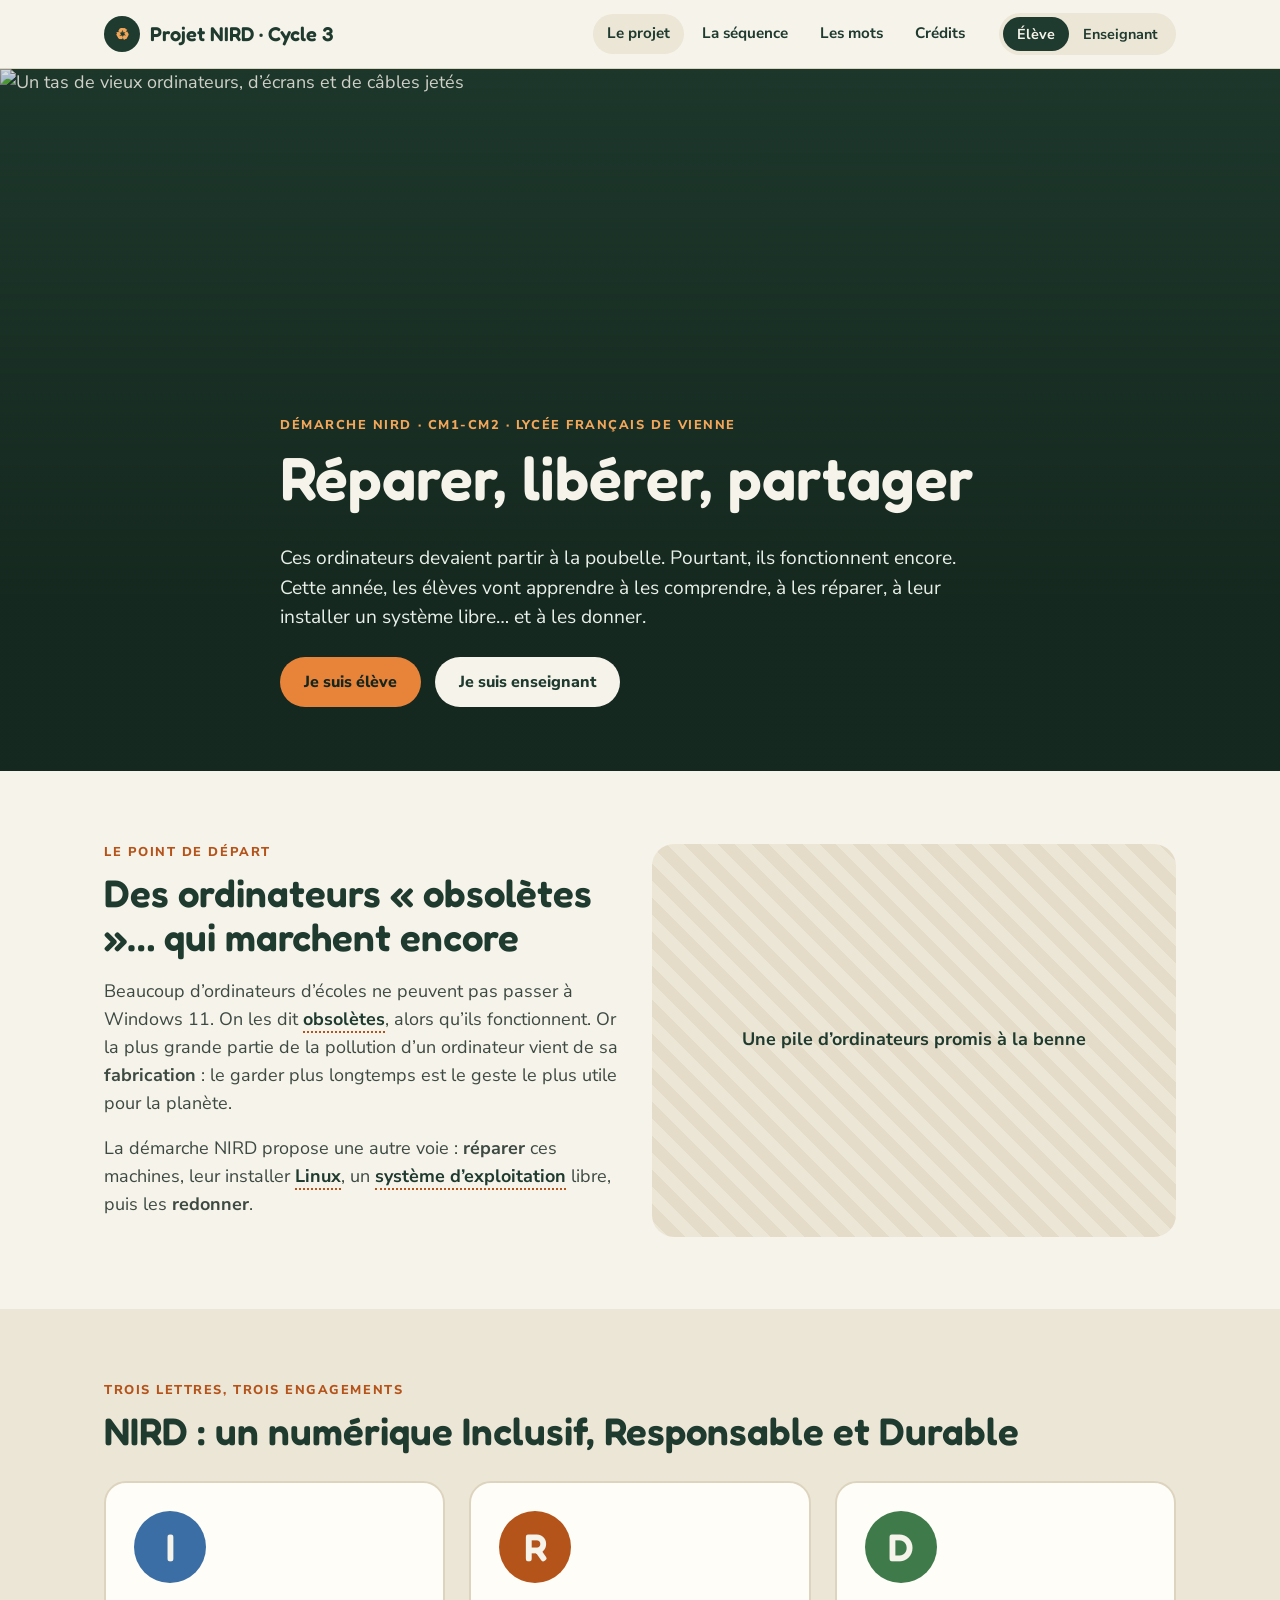
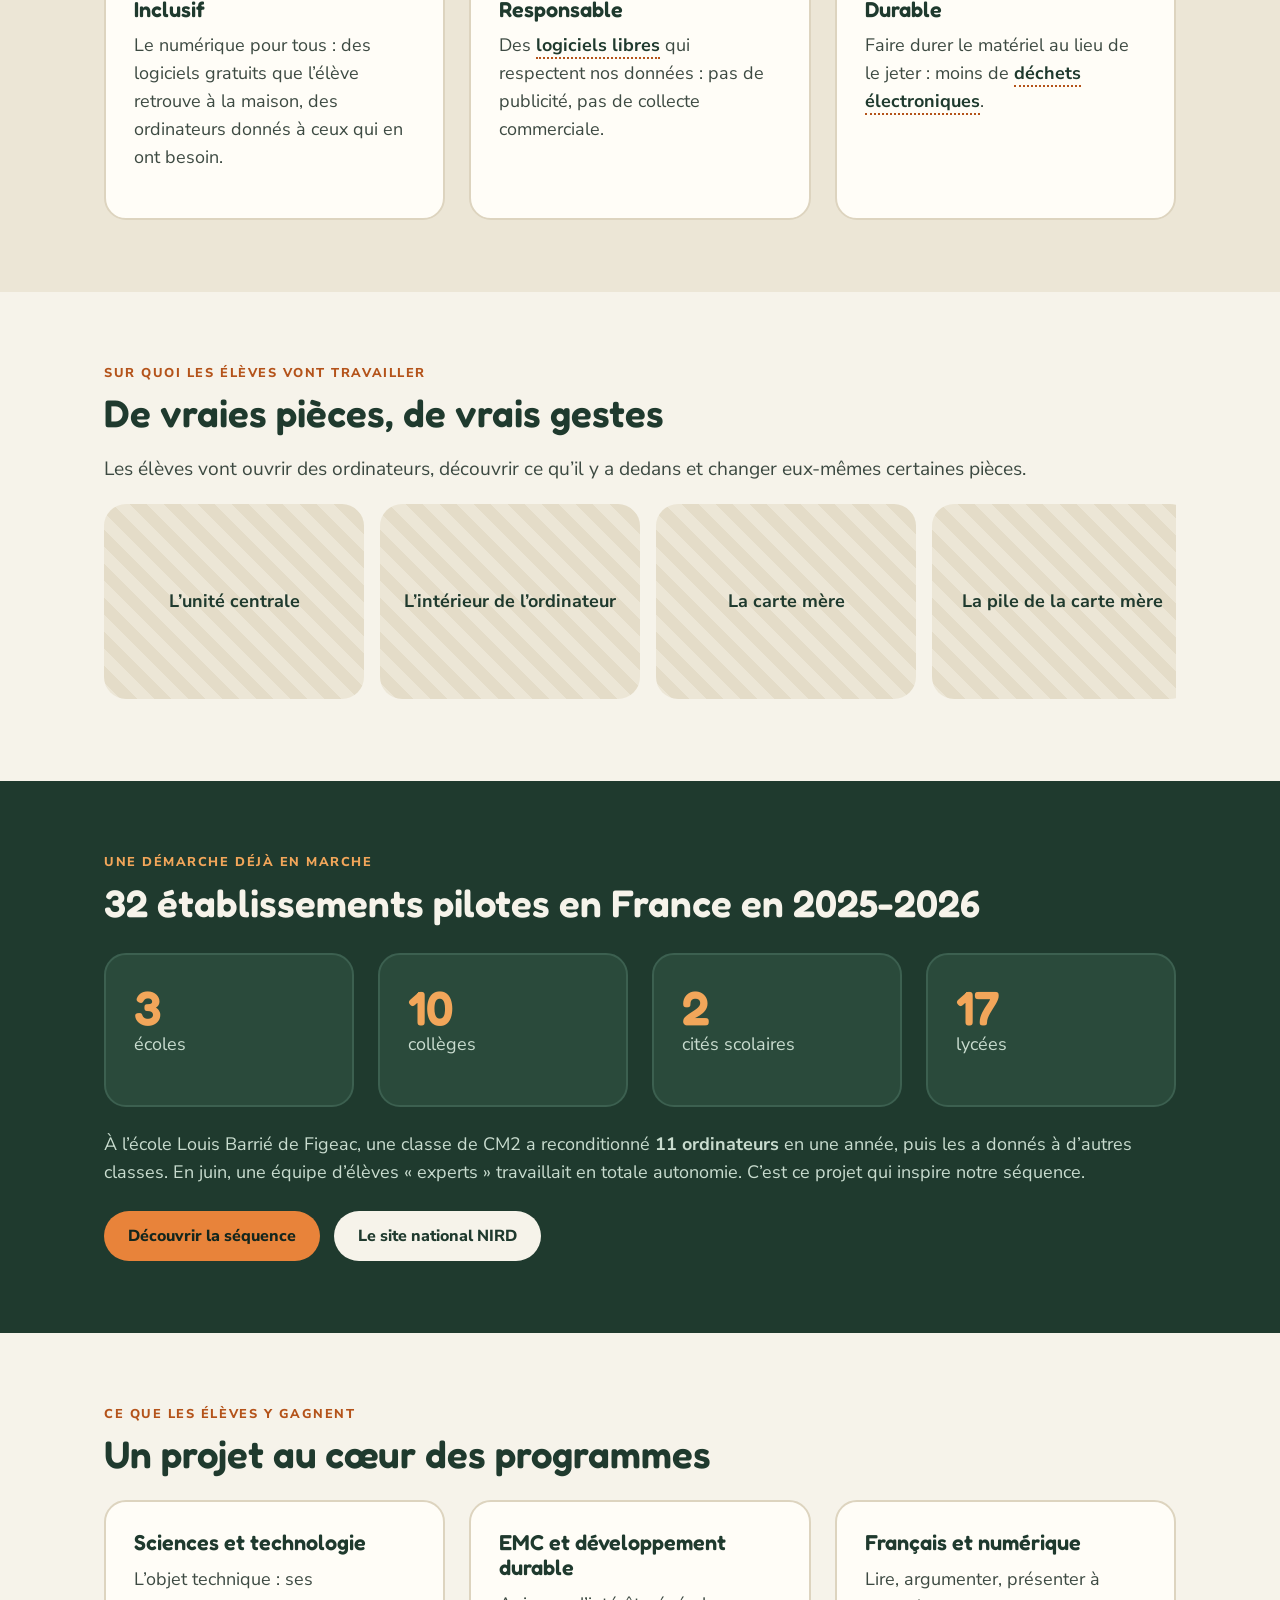
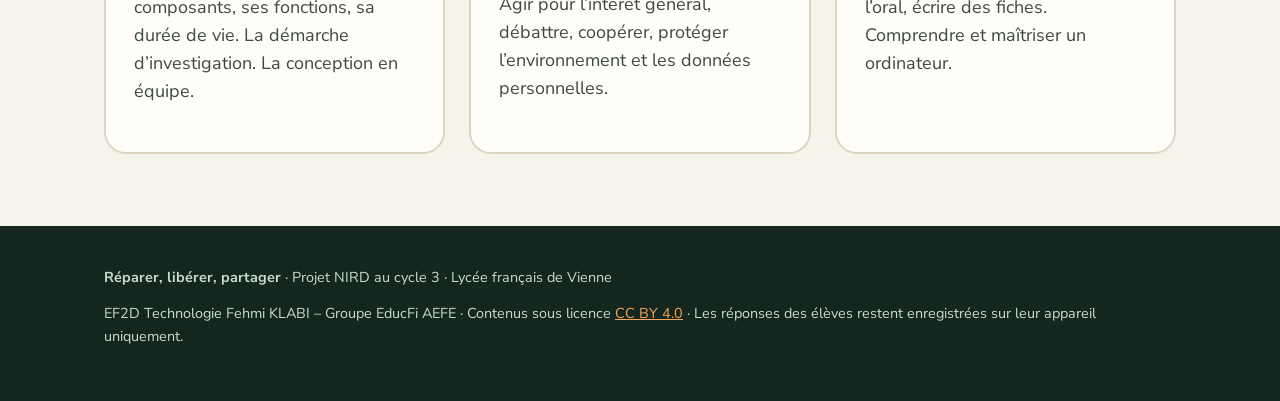
==== index.html @ ff0345fe "Illustre les séances : mots du jour en photos et icônes, lien vers le livre Ada & Zangemann - Séance" ====
<!DOCTYPE html>
<html lang="fr">
<head>
<meta charset="utf-8">
<meta name="viewport" content="width=device-width, initial-scale=1">
<title>Réparer, libérer, partager — Projet NIRD au cycle 3</title>
<meta name="description" content="Projet NIRD (numérique inclusif, responsable et durable) au cycle 3 : des élèves de CM1-CM2 reconditionnent de vieux ordinateurs sous Linux. Séquence, fiches élèves et guide enseignant.">
<link rel="preconnect" href="https://fonts.googleapis.com">
<link rel="stylesheet" href="https://fonts.googleapis.com/css2?family=Fredoka:wght@400..700&family=Nunito+Sans:wght@400;600;700;800&display=swap">
<link rel="stylesheet" href="assets/style.css">
</head>
<body>

<header class="topbar">
  <div class="wrap">
    <a class="brand" href="#accueil"><span class="dot">♻</span><span class="brand-txt">Projet NIRD · Cycle 3</span></a>
    <nav class="nav">
      <a href="#accueil">Le projet</a>
      <a href="#sequence">La séquence</a>
      <a href="#lexique">Les mots</a>
      <a href="#credits">Crédits</a>
    </nav>
    <div class="mode" role="group" aria-label="Choisir l’espace">
      <button data-mode="eleve">Élève</button>
      <button data-mode="prof">Enseignant</button>
    </div>
    <button class="burger" aria-label="Menu">☰</button>
  </div>
</header>

<main>

<!-- ======================= ACCUEIL ======================= -->
<div class="view" id="accueil">

  <section class="hero">
    <div class="bg"><img data-file="Ewaste.jpg" data-w="1920" alt="Un tas de vieux ordinateurs, d’écrans et de câbles jetés"></div>
    <div class="wrap">
      <p class="eyebrow">Démarche NIRD · CM1-CM2 · Lycée français de Vienne</p>
      <h1>Réparer, libérer, partager</h1>
      <p class="lead">Ces ordinateurs devaient partir à la poubelle. Pourtant, ils fonctionnent encore. Cette année, les élèves vont apprendre à les comprendre, à les réparer, à leur installer un système libre… et à les donner.</p>
      <div class="btns">
        <a class="btn primary" href="#sequence" data-go-mode="eleve">Je suis élève</a>
        <a class="btn light" href="#sequence" data-go-mode="prof">Je suis enseignant</a>
      </div>
    </div>
  </section>

  <section class="block">
    <div class="wrap grid g2" style="align-items:center">
      <div class="reveal">
        <p class="eyebrow">Le point de départ</p>
        <h2>Des ordinateurs « obsolètes »… qui marchent encore</h2>
        <p>Beaucoup d’ordinateurs d’écoles ne peuvent pas passer à Windows 11. On les dit <span class="mot" data-mot="obsolete">obsolètes</span>, alors qu’ils fonctionnent. Or la plus grande partie de la pollution d’un ordinateur vient de sa <b>fabrication</b> : le garder plus longtemps est le geste le plus utile pour la planète.</p>
        <p>La démarche NIRD propose une autre voie : <b>réparer</b> ces machines, leur installer <span class="mot" data-mot="linux">Linux</span>, un <span class="mot" data-mot="systeme">système d’exploitation</span> libre, puis les <b>redonner</b>.</p>
      </div>
      <figure class="photo reveal"><img data-file="Ewaste-pile.jpg" data-w="1000" alt="Une pile de vieux ordinateurs et d’écrans"><figcaption>Une pile d’ordinateurs promis à la benne</figcaption></figure>
    </div>
  </section>

  <section class="block alt">
    <div class="wrap">
      <p class="eyebrow">Trois lettres, trois engagements</p>
      <h2>NIRD : un numérique Inclusif, Responsable et Durable</h2>
      <div class="grid g3" style="margin-top:28px">
        <div class="card reveal"><div class="letter bg-blue">I</div><h3>Inclusif</h3><p>Le numérique pour tous : des logiciels gratuits que l’élève retrouve à la maison, des ordinateurs donnés à ceux qui en ont besoin.</p></div>
        <div class="card reveal"><div class="letter bg-rust">R</div><h3>Responsable</h3><p>Des <span class="mot" data-mot="libre">logiciels libres</span> qui respectent nos données : pas de publicité, pas de collecte commerciale.</p></div>
        <div class="card reveal"><div class="letter bg-green">D</div><h3>Durable</h3><p>Faire durer le matériel au lieu de le jeter : moins de <span class="mot" data-mot="dechet">déchets électroniques</span>.</p></div>
      </div>
    </div>
  </section>

  <section class="block">
    <div class="wrap">
      <p class="eyebrow">Sur quoi les élèves vont travailler</p>
      <h2>De vraies pièces, de vrais gestes</h2>
      <p class="lead">Les élèves vont ouvrir des ordinateurs, découvrir ce qu’il y a dedans et changer eux-mêmes certaines pièces.</p>
      <div class="strip" style="margin-top:20px">
        <figure class="photo"><img data-file="HP_ProDesk_600_G1_Tower_PC-001.jpg" data-w="600" alt="Une unité centrale"><figcaption>L’unité centrale</figcaption></figure>
        <figure class="photo"><img data-file="ATX_computer_case.jpg" data-w="700" alt="L’intérieur d’un ordinateur"><figcaption>L’intérieur de l’ordinateur</figcaption></figure>
        <figure class="photo"><img data-file="Computer_Motherboard_Closeup.jpg" data-w="700" alt="Une carte mère vue de près"><figcaption>La carte mère</figcaption></figure>
        <figure class="photo contain"><img data-file="CR2032_battery,_Mitsubishi,_computer_backup_battery-2423.jpg" data-w="600" alt="Une pile bouton CR2032"><figcaption>La pile de la carte mère</figcaption></figure>
        <figure class="photo"><img data-file="Laptop-hard-drive-exposed.jpg" data-w="700" alt="Un disque dur ouvert"><figcaption>Le disque dur, ouvert</figcaption></figure>
        <figure class="photo contain"><img data-file="Samsung_SSD_850_PRO_512GB.jpg" data-w="600" alt="Un disque SSD"><figcaption>Le SSD qui le remplace</figcaption></figure>
        <figure class="photo contain"><img data-file="Maxell_USB_flash_drive.jpg" data-w="600" alt="Une clé USB"><figcaption>La clé USB d’installation</figcaption></figure>
      </div>
    </div>
  </section>

  <section class="block dark">
    <div class="wrap">
      <p class="eyebrow">Une démarche déjà en marche</p>
      <h2>32 établissements pilotes en France en 2025-2026</h2>
      <div class="grid g4" style="margin-top:28px">
        <div class="card reveal"><div class="stat">3</div><p>écoles</p></div>
        <div class="card reveal"><div class="stat">10</div><p>collèges</p></div>
        <div class="card reveal"><div class="stat">2</div><p>cités scolaires</p></div>
        <div class="card reveal"><div class="stat">17</div><p>lycées</p></div>
      </div>
      <p style="margin-top:24px">À l’école Louis Barrié de Figeac, une classe de CM2 a reconditionné <b>11 ordinateurs</b> en une année, puis les a donnés à d’autres classes. En juin, une équipe d’élèves « experts » travaillait en totale autonomie. C’est ce projet qui inspire notre séquence.</p>
      <div class="btns"><a class="btn primary" href="#sequence">Découvrir la séquence</a><a class="btn light" href="https://nird.forge.apps.education.fr/index.html">Le site national NIRD</a></div>
    </div>
  </section>

  <section class="block">
    <div class="wrap">
      <p class="eyebrow">Ce que les élèves y gagnent</p>
      <h2>Un projet au cœur des programmes</h2>
      <div class="grid g3" style="margin-top:24px">
        <div class="card reveal"><h3>Sciences et technologie</h3><p>L’objet technique : ses composants, ses fonctions, sa durée de vie. La démarche d’investigation. La conception en équipe.</p></div>
        <div class="card reveal"><h3>EMC et développement durable</h3><p>Agir pour l’intérêt général, débattre, coopérer, protéger l’environnement et les données personnelles.</p></div>
        <div class="card reveal"><h3>Français et numérique</h3><p>Lire, argumenter, présenter à l’oral, écrire des fiches. Comprendre et maîtriser un ordinateur.</p></div>
      </div>
    </div>
  </section>
</div>

<!-- ======================= SÉQUENCE ======================= -->
<div class="view" id="sequence">
  <div class="s-head"><div class="wrap">
    <p class="eyebrow">La séquence</p>
    <h1>14 séances, de novembre à juin</h1>
    <p>Chaque séance dure environ une heure. Les séances 1 à 3 sont prêtes ; les suivantes arrivent bientôt.</p>
    <div class="s-meta"><span>CM1-CM2</span><span>≈ 1 h par séance</span><span>5 phases</span></div>
  </div></div>
  <div class="wrap">

    <div class="phase-title"><span>Phase 1</span><h2 style="margin:0">Entrer dans le projet</h2></div>
    <div class="grid g2">
      <a class="card seance" href="#seance-1"><div class="num">1</div><div><h3>Des ordinateurs à la poubelle ?</h3><p>On découvre des ordinateurs qu’on veut jeter, et on se demande quoi en faire.</p><span class="tag ok">Prête</span></div></a>
      <a class="card seance" href="#seance-2"><div class="num">2</div><div><h3>Ada &amp; Zangemann</h3><p>On lit une histoire pour comprendre ce qu’est un logiciel libre.</p><span class="tag ok">Prête</span></div></a>
    </div>

    <div class="phase-title"><span>Phase 2</span><h2 style="margin:0">Comprendre l’ordinateur</h2></div>
    <div class="grid g2">
      <a class="card seance" href="#seance-3"><div class="num">3</div><div><h3>Brancher et démarrer</h3><p>Le défi : faire démarrer un ordinateur livré en pièces détachées.</p><span class="tag ok">Prête</span></div></a>
      <div class="card seance soon"><div class="num">4</div><div><h3>Dans les entrailles de l’ordinateur</h3><p>On ouvre l’unité centrale et on nomme ses pièces.</p><span class="tag">Bientôt</span></div></div>
      <div class="card seance soon"><div class="num">5</div><div><h3>Réparer une panne</h3><p>Une enquête : le message « batterie faible » et la pile.</p><span class="tag">Bientôt</span></div></div>
    </div>

    <div class="phase-title"><span>Phase 3</span><h2 style="margin:0">Comprendre les enjeux</h2></div>
    <div class="grid g2">
      <div class="card seance soon"><div class="num">6</div><div><h3>Ce que coûte un ordinateur à la planète</h3><p>Mesurer l’impact du numérique avec des données fiables.</p><span class="tag">Bientôt</span></div></div>
      <div class="card seance soon"><div class="num">7</div><div><h3>Réparer ou racheter ?</h3><p>Débattre, et protéger les données avant de donner.</p><span class="tag">Bientôt</span></div></div>
    </div>

    <div class="phase-title"><span>Phase 4</span><h2 style="margin:0">Le geste technique</h2></div>
    <div class="grid g2">
      <div class="card seance soon"><div class="num">8</div><div><h3>Changer le disque</h3><p>Comparer disque dur et SSD, puis faire l’échange.</p><span class="tag">Bientôt</span></div></div>
      <div class="card seance soon"><div class="num">9</div><div><h3>Installer un système libre</h3><p>Démarrer sur une clé, installer PrimTux.</p><span class="tag">Bientôt</span></div></div>
      <div class="card seance soon"><div class="num">10</div><div><h3>S’organiser comme une équipe</h3><p>Écrire les cartes missions, se répartir les rôles.</p><span class="tag">Bientôt</span></div></div>
    </div>

    <div class="phase-title"><span>Phase 5</span><h2 style="margin:0">Agir pour les autres</h2></div>
    <div class="grid g2" style="margin-bottom:60px">
      <div class="card seance soon"><div class="num">11</div><div><h3>Atelier de reconditionnement</h3><p>Remettre en état un lot de machines et documenter.</p><span class="tag">Bientôt</span></div></div>
      <div class="card seance soon"><div class="num">12</div><div><h3>Préparer la présentation</h3><p>Construire l’exposé pour ceux qui recevront les ordinateurs.</p><span class="tag">Bientôt</span></div></div>
      <div class="card seance soon"><div class="num">13</div><div><h3>Livrer et présenter</h3><p>Installer les postes, présenter son travail.</p><span class="tag">Bientôt</span></div></div>
      <div class="card seance soon"><div class="num">14</div><div><h3>Bilan et prolongement</h3><p>Faire le bilan, découvrir la programmation.</p><span class="tag">Bientôt</span></div></div>
    </div>
  </div>
</div>

<!-- ======================= SÉANCE 1 ======================= -->
<div class="view" id="seance-1">
  <div class="s-head"><div class="wrap">
    <p class="eyebrow">Phase 1 · Séance 1</p>
    <h1>Des ordinateurs à la poubelle ?</h1>
    <p>Aujourd’hui, je découvre des ordinateurs qu’on veut jeter et je réfléchis à ce qu’on pourrait en faire.</p>
    <div class="s-meta"><span>⏱ 1 h</span><span>Seul, puis en groupe</span><span class="only-prof">Fiche élève + guide</span></div>
  </div></div>
  <div class="toolbar no-print"><div class="wrap">
    <button class="btn small primary" data-print>🖨 Imprimer</button>
    <button class="btn small ghost" data-clear>Effacer ma fiche</button>
    <span class="progress-txt only-eleve" style="font-weight:700"></span>
    <span class="info"></span>
  </div></div>
  <div class="wrap">

    <!-- Guide enseignant -->
    <div class="guide only-prof">
      <h2>Séance 1</h2>
      <div class="grid g2">
        <div>
          <h3>Objectifs</h3>
          <ul><li>Faire naître le projet à partir d’un problème réel.</li><li>Faire émerger les représentations des élèves sur l’ordinateur et sa durée de vie.</li><li>Formuler des hypothèses et choisir collectivement une action.</li></ul>
          <h3>Matériel</h3>
          <ul><li>Si possible 2 ou 3 vrais ordinateurs mis de côté par le service informatique (sinon, les photos de la fiche).</li><li>Vidéoprojecteur, tableau pour la carte mentale.</li><li>La fiche élève, imprimée ou sur écran.</li></ul>
        </div>
        <div>
          <h3>Déroulé</h3>
          <ol class="timeline">
            <li><b>Accroche</b><span class="min">10 min</span><br>Montrer les ordinateurs : « Le service informatique va les jeter. Pourtant, ils marchent. » On en allume un si possible.</li>
            <li><b>Je réfléchis seul</b><span class="min">5 min</span><br>Activité 1 de la fiche.</li>
            <li><b>Nos hypothèses en groupe</b><span class="min">15 min</span><br>Activité 2, groupes de 3 ou 4.</li>
            <li><b>Mise en commun</b><span class="min">15 min</span><br>Carte mentale au tableau. L’enseignant apporte l’explication (ci-dessous).</li>
            <li><b>Le projet et le destinataire</b><span class="min">10 min</span><br>Activités 3 et 4 : on annonce le projet, la classe vote.</li>
            <li><b>Je retiens</b><span class="min">5 min</span><br>Texte à trous, lu ensemble.</li>
          </ol>
        </div>
      </div>
      <div class="note" style="margin-top:16px">
        <b>L’explication à apporter, avec des mots simples :</b> l’entreprise qui fabrique Windows a arrêté les <span class="mot" data-mot="mise-a-jour">mises à jour</span> de Windows 10. Ces ordinateurs sont trop anciens pour Windows 11. Sans mises à jour, ils sont moins protégés, alors on les remplace… même s’ils fonctionnent. Le problème vient du <span class="mot" data-mot="logiciel">logiciel</span>, pas de la machine.
        <br><br><b>Hypothèses fréquentes des élèves :</b> « il est cassé », « il est trop lent », « il est trop vieux », « il n’est plus à la mode ». Les accueillir toutes : elles seront vérifiées au fil de l’année.
      </div>
      <h3 style="margin-top:24px">Liens avec les programmes</h3>
      <div class="links-prog">
        <div><b>Sciences et technologie :</b> repérer les évolutions d’un objet selon les contextes, dont le développement durable ; identifier les caractéristiques d’un objet selon son contexte d’utilisation (CM1).</div>
        <div><b>EDD :</b> domaine 1, se questionner avec esprit critique ; domaine 3, les effets des activités humaines.</div>
        <div><b>EMC :</b> CM1, le civisme envers l’environnement.</div>
        <div><b>Numérique :</b> première approche du système d’exploitation et des mises à jour.</div>
        <div><b>Compétences transversales :</b> s’exprimer à l’oral, formuler une hypothèse, s’engager dans un projet collectif.</div>
      </div>
      <h3 style="margin-top:24px">Différenciation et points de vigilance</h3>
      <ul><li>Écrit difficile : dictée à l’adulte ou à un camarade, ou réponse dessinée.</li><li>Les « mots du jour » sont cliquables partout sur le site : leur définition s’affiche.</li><li>Ne pas culpabiliser les familles qui changent souvent d’appareil : on parle d’objets, pas de personnes.</li><li>Vérifier avant la séance avec le service informatique que les machines pourront bien être utilisées dans le projet.</li></ul>
    </div>

    <!-- Fiche élève -->
    <div class="fiche">
      <div class="ident">
        <div><label>Prénom</label><input data-id="prenom" data-k="id-prenom"></div>
        <div><label>Classe</label><input data-id="classe" data-k="id-classe"></div>
        <div><label>Groupe</label><input data-id="groupe" data-k="id-groupe"></div>
        <div><label>Date</label><input data-k="s1-date"></div>
      </div>

      <div class="grid g2" style="align-items:center">
        <figure class="photo"><img data-file="Ewaste-pile.jpg" data-w="900" alt="Une pile de vieux ordinateurs"><figcaption>Des ordinateurs mis de côté</figcaption></figure>
        <div>
          <h2>La situation</h2>
          <p>Le service informatique de l’établissement a mis de côté des ordinateurs. Ils vont partir à la benne. Pourtant, quand on les allume… <b>ils marchent !</b></p>
          <p class="consigne">Pourquoi veut-on jeter des ordinateurs qui fonctionnent encore ? Que pourrait-on en faire ?</p>
        </div>
      </div>
      <div class="grid g3" style="margin-top:18px">
        <figure class="photo"><img data-file="Ewaste.jpg" data-w="700" alt="Des ordinateurs et des écrans entassés"><figcaption>Des déchets électroniques</figcaption></figure>
        <figure class="photo contain"><img data-file="HP_ProDesk_600_G1_Tower_PC-001.jpg" data-w="500" alt="Une unité centrale"><figcaption>Une unité centrale comme celles de l’école</figcaption></figure>
        <figure class="photo"><img data-file="Computer_Motherboard_Closeup.jpg" data-w="700" alt="L’intérieur d’un ordinateur : une carte mère"><figcaption>Dedans : des métaux précieux</figcaption></figure>
      </div>

      <h3 style="margin-top:28px">Les mots du jour <a class="allwords no-print" href="#lexique">· voir tous les mots</a></h3>
      <div class="mots">
        <div class="mot-card" data-ill="photo:HP_ProDesk_600_G1_Tower_PC-001.jpg"><b>Ordinateur</b>Une machine qui suit des instructions pour écrire, dessiner, calculer ou jouer.</div>
        <div class="mot-card" data-ill="icon:layers"><b>Système d’exploitation</b>Le « chef d’orchestre » de l’ordinateur : le premier logiciel qui démarre et fait marcher les autres.</div>
        <div class="mot-card" data-ill="icon:refresh"><b>Mise à jour</b>Une nouvelle version d’un logiciel, pour le corriger ou l’améliorer.</div>
        <div class="mot-card" data-ill="photo:Ewaste-pile.jpg"><b>Obsolète</b>Considéré comme trop vieux, même si ça fonctionne encore.</div>
      </div>

      <div class="act">
        <h3 data-ico="pencil"><span class="n">1</span>Je réfléchis seul<span class="time">5 min</span></h3>
        <p class="consigne">À ton avis, pourquoi veut-on jeter ces ordinateurs ? Écris ton idée.</p>
        <div class="write" data-k="s1-a1" data-ph="Je pense qu’on veut les jeter parce que…"></div>
      </div>

      <div class="act">
        <h3 data-ico="users"><span class="n">2</span>En groupe : nos hypothèses<span class="time">15 min</span></h3>
        <p class="consigne">Mettez vos idées en commun. Écrivez trois <span class="mot" data-mot="hypothese">hypothèses</span>, et ce qui vous fait penser ça.</p>
        <table class="t">
          <tr><th style="width:50%">Nous pensons que…</th><th>… parce que…</th></tr>
          <tr><td><div class="write" data-k="s1-h1"></div></td><td><div class="write" data-k="s1-p1"></div></td></tr>
          <tr><td><div class="write" data-k="s1-h2"></div></td><td><div class="write" data-k="s1-p2"></div></td></tr>
          <tr><td><div class="write" data-k="s1-h3"></div></td><td><div class="write" data-k="s1-p3"></div></td></tr>
        </table>
      </div>

      <div class="act">
        <h3 data-ico="check"><span class="n">3</span>Que peut-on faire de ces ordinateurs ?<span class="time">5 min</span></h3>
        <p class="consigne">Coche toutes les idées possibles, puis entoure (ou écris) celle que ton groupe préfère.</p>
        <div class="checks">
          <label><input type="checkbox" data-k="s1-c1"><span class="ic"><svg viewBox="0 0 24 24" fill="none" stroke="currentColor" stroke-width="1.8" stroke-linecap="round" stroke-linejoin="round" aria-hidden="true"><path d="M4 7h16M9 7V4h6v3M6 7l1 13h10l1-13"/><path d="M10 11v6M14 11v6"/></svg></span> Les jeter à la poubelle</label>
          <label><input type="checkbox" data-k="s1-c2"><span class="ic"><svg viewBox="0 0 24 24" fill="none" stroke="currentColor" stroke-width="1.8" stroke-linecap="round" stroke-linejoin="round" aria-hidden="true"><path d="M15 4a5 5 0 0 0-4.6 6.9L4 17.3V20h2.7l6.4-6.4A5 5 0 0 0 20 9l-3 1-2-2 1-3z"/></svg></span> Les réparer</label>
          <label><input type="checkbox" data-k="s1-c3"><span class="ic"><svg viewBox="0 0 24 24" fill="none" stroke="currentColor" stroke-width="1.8" stroke-linecap="round" stroke-linejoin="round" aria-hidden="true"><rect x="3" y="9" width="18" height="11" rx="2"/><path d="M12 9v11M3 13h18"/><path d="M12 9C10 5 6 5 7 8c.5 1 3 1 5 1zM12 9c2-4 6-4 5-1-.5 1-3 1-5 1z"/></svg></span> Les donner à quelqu’un</label>
          <label><input type="checkbox" data-k="s1-c4"><span class="ic"><svg viewBox="0 0 24 24" fill="none" stroke="currentColor" stroke-width="1.8" stroke-linecap="round" stroke-linejoin="round" aria-hidden="true"><path d="M20 11a8 8 0 0 0-14.5-4M4 13a8 8 0 0 0 14.5 4"/><path d="M5 3v4h4M19 21v-4h-4"/></svg></span> Les <span class="mot" data-mot="recycler">recycler</span></label>
          <label><input type="checkbox" data-k="s1-c5"><span class="ic"><svg viewBox="0 0 24 24" fill="none" stroke="currentColor" stroke-width="1.8" stroke-linecap="round" stroke-linejoin="round" aria-hidden="true"><path d="M3 7l9-4 9 4v10l-9 4-9-4V7z"/><path d="M3 7l9 4 9-4M12 11v10"/></svg></span> Les garder dans un placard</label>
          <label><input type="checkbox" data-k="s1-c6"><span class="ic"><svg viewBox="0 0 24 24" fill="none" stroke="currentColor" stroke-width="1.8" stroke-linecap="round" stroke-linejoin="round" aria-hidden="true"><path d="M9 18h6M10 21h4"/><path d="M12 3a6 6 0 0 0-4 10.5c.7.7 1 1.5 1 2.5h6c0-1 .3-1.8 1-2.5A6 6 0 0 0 12 3z"/></svg></span> Autre idée</label>
        </div>
        <p style="margin-top:14px"><b>Notre choix, et pourquoi :</b></p>
        <div class="write" data-k="s1-a3"></div>
      </div>

      <div class="act">
        <h3 data-ico="gift"><span class="n">4</span>À qui pourrait-on les donner ?<span class="time">5 min</span></h3>
        <p class="consigne">Si on les répare, qui pourrait s’en servir ? Propose une idée, puis note le choix de la classe.</p>
        <div class="write short" data-k="s1-a4" data-ph="Mon idée : …"></div>
        <p style="margin-top:12px"><b>Le choix de la classe :</b></p>
        <div class="write short" data-k="s1-a4b"></div>
      </div>

      <div class="retiens" data-check>
        <h3 data-ico="bookmark">Je retiens</h3>
        <p>Un ordinateur dit <b>obsolète</b> n’est pas forcément cassé. Souvent, c’est son
          <input class="blank" data-k="s1-t1" data-answer="logiciel|système|systeme|système d’exploitation|système d'exploitation" placeholder="………">
          qui n’est plus mis à jour. Au lieu de le jeter, on peut le
          <input class="blank" data-k="s1-t2" data-answer="réparer|reparer" placeholder="………">
          et le
          <input class="blank" data-k="s1-t3" data-answer="donner|redonner" placeholder="………">.</p>
        <button class="btn small ghost no-print" data-check-btn>Vérifier mes réponses</button>
        <div class="feedback"></div>
      </div>

      <div class="act">
        <h3 data-ico="star">Mon bilan</h3>
        <p>J’ai compris pourquoi on veut jeter ces ordinateurs :</p>
        <div class="radios">
          <label><input type="radio" name="s1-b" value="oui" data-k="s1-b"> Oui</label>
          <label><input type="radio" name="s1-b" value="un peu" data-k="s1-b"> Un peu</label>
          <label><input type="radio" name="s1-b" value="pas encore" data-k="s1-b"> Pas encore</label>
        </div>
      </div>
    </div>

    <div class="s-nav no-print"><a class="btn ghost" href="#sequence">← La séquence</a><a class="btn primary" href="#seance-2">Séance 2 →</a></div>
  </div>
</div>

<!-- ======================= SÉANCE 2 ======================= -->
<div class="view" id="seance-2">
  <div class="s-head"><div class="wrap">
    <p class="eyebrow">Phase 1 · Séance 2</p>
    <h1>Ada &amp; Zangemann</h1>
    <p>Aujourd’hui, je lis une histoire pour comprendre ce qu’est un logiciel libre, et je donne mon avis.</p>
    <div class="s-meta"><span>⏱ 1 h</span><span>Lecture, puis débat</span><span class="only-prof">Fiche élève + guide</span></div>
  </div></div>
  <div class="toolbar no-print"><div class="wrap">
    <button class="btn small primary" data-print>🖨 Imprimer</button>
    <button class="btn small ghost" data-clear>Effacer ma fiche</button>
    <span class="progress-txt only-eleve" style="font-weight:700"></span>
    <span class="info"></span>
  </div></div>
  <div class="wrap">

    <div class="guide only-prof">
      <h2>Séance 2</h2>
      <div class="grid g2">
        <div>
          <h3>Objectifs</h3>
          <ul><li>Comprendre, à travers un récit, ce qu’est un logiciel et la différence entre logiciel libre et logiciel propriétaire.</li><li>Débattre en argumentant et en écoutant les autres.</li><li>Montrer une fille inventrice : l’égalité filles-garçons dans le numérique.</li></ul>
          <h3>Matériel</h3>
          <ul><li>Le conte <i>Ada &amp; Zangemann</i>, de Matthias Kirschner (texte) et Sandra Brandstätter (illustrations). Il se lit gratuitement <a href="https://ada-zangemann.forge.apps.education.fr/livre/">en ligne</a> ou se <a href="https://ada-zangemann.forge.apps.education.fr/ressources/telechargement.html">télécharge</a> (version numérique libre).</li><li>Vidéoprojecteur pour la lecture.</li><li>La fiche élève.</li></ul>
        </div>
        <div>
          <h3>Déroulé</h3>
          <ol class="timeline">
            <li><b>Avant la lecture</b><span class="min">5 min</span><br>Activité 1 : hypothèses sur le titre.</li>
            <li><b>Lecture offerte</b><span class="min">15 min</span><br>L’enseignant lit le conte en projetant les illustrations.</li>
            <li><b>Les personnages et l’histoire</b><span class="min">10 min</span><br>Activités 2 et 3, en binômes.</li>
            <li><b>Libre ou propriétaire ?</b><span class="min">10 min</span><br>Activité 4, avec correction automatique sur écran ou correction collective.</li>
            <li><b>Débat</b><span class="min">15 min</span><br>Activité 5. Rappeler les règles : lever la main, écouter, répondre à l’idée et pas à la personne.</li>
            <li><b>Je retiens</b><span class="min">5 min</span></li>
          </ol>
        </div>
      </div>
      <div class="note" style="margin-top:16px">
        <b>À faire ressortir :</b> un <span class="mot" data-mot="logiciel">logiciel</span>, ce sont les instructions qui disent à un objet ce qu’il doit faire. Dans l’histoire, celui qui écrit ces instructions décide de ce que les autres ont le droit de faire avec leurs objets. Un <span class="mot" data-mot="libre">logiciel libre</span> donne ce pouvoir à tout le monde : on peut l’utiliser, l’étudier, le modifier et le partager. C’est le cas de <span class="mot" data-mot="linux">Linux</span> et de <span class="mot" data-mot="primtux">PrimTux</span>, que la classe installera plus tard.
        <br><br><b>Corrigé de l’activité 4 :</b> libre pour les phrases 1, 3 et 5 ; propriétaire pour les phrases 2, 4 et 6.
      </div>
      <h3 style="margin-top:24px">Liens avec les programmes</h3>
      <div class="links-prog">
        <div><b>Sciences et technologie :</b> égalité filles-garçons et formation citoyenne, deux principes du programme ; culture numérique.</div>
        <div><b>EDD :</b> domaine 4, les valeurs de partage et le souci du bien commun.</div>
        <div><b>EMC :</b> CM1, l’égalité dans la dignité et l’égalité filles-garçons, débattre en nuançant son avis ; CM2, la liberté et ses règles.</div>
        <div><b>Numérique :</b> distinguer logiciel libre et logiciel propriétaire.</div>
        <div><b>Compétences transversales :</b> lire et comprendre un récit, argumenter à l’oral, écouter l’avis des autres.</div>
      </div>
      <h3 style="margin-top:24px">Différenciation et points de vigilance</h3>
      <ul><li>Les questions de l’activité 3 sont ouvertes : accepter toute réponse justifiée par le texte.</li><li>Lecteurs fragiles : relire les passages clés, ou travailler l’activité 2 à l’oral.</li><li>Pendant le débat, ne pas diaboliser une marque : on parle de choix et de liberté.</li></ul>
    </div>

    <div class="fiche">
      <div class="ident">
        <div><label>Prénom</label><input data-id="prenom" data-k="id-prenom"></div>
        <div><label>Classe</label><input data-id="classe" data-k="id-classe"></div>
        <div><label>Groupe</label><input data-id="groupe" data-k="id-groupe"></div>
        <div><label>Date</label><input data-k="s2-date"></div>
      </div>

      <h2>Une histoire d’inventeurs</h2>
      <p>Ada est une jeune fille qui aime bricoler. Zangemann est un <span class="mot" data-mot="inventeur">inventeur</span> très célèbre, dont les inventions se trouvent partout. Que va-t-il se passer entre eux ?</p>
      <div class="readcard">
        <div class="big-ic"><svg viewBox="0 0 24 24" fill="none" stroke="currentColor" stroke-width="1.8" stroke-linecap="round" stroke-linejoin="round" aria-hidden="true"><path d="M4 5c3-1.5 6-1.5 8 0v15c-2-1.5-5-1.5-8 0V5zM20 5c-3-1.5-6-1.5-8 0v15c2-1.5 5-1.5 8 0V5z"/></svg></div>
        <div>
          <h3>Lire l’histoire</h3>
          <p style="margin:0">Le livre illustré <i>Ada &amp; Zangemann</i>, de Matthias Kirschner et Sandra Brandstätter, se lit gratuitement en ligne.</p>
          <div class="btns">
            <a class="btn primary" href="https://ada-zangemann.forge.apps.education.fr/livre/">Lire le livre en ligne</a>
            <a class="btn light" href="https://ada-zangemann.forge.apps.education.fr/ressources/telechargement.html">Télécharger le livre</a>
          </div>
        </div>
      </div>

      <h3>Les mots du jour <a class="allwords no-print" href="#lexique">· voir tous les mots</a></h3>
      <div class="mots">
        <div class="mot-card" data-ill="icon:code"><b>Logiciel</b>Une liste d’instructions qui dit à l’ordinateur (ou à un objet) ce qu’il doit faire. Comme une recette de cuisine.</div>
        <div class="mot-card" data-ill="icon:unlock"><b>Logiciel libre</b>Tout le monde a le droit de l’utiliser, de l’étudier, de le modifier et de le partager.</div>
        <div class="mot-card" data-ill="icon:lock"><b>Logiciel propriétaire</b>On ne peut ni voir ni changer sa recette : son fabricant décide de tout.</div>
        <div class="mot-card" data-ill="icon:bulb"><b>Inventeur, inventrice</b>Une personne qui imagine et fabrique un objet nouveau.</div>
      </div>

      <div class="act">
        <h3 data-ico="eye"><span class="n">1</span>Avant la lecture<span class="time">5 min</span></h3>
        <p class="consigne">Le titre est « Ada &amp; Zangemann ». À ton avis, de quoi va parler l’histoire ?</p>
        <div class="write" data-k="s2-a1" data-ph="Je pense que l’histoire va parler de…"></div>
      </div>

      <div class="act">
        <h3 data-ico="users"><span class="n">2</span>Les personnages<span class="time">5 min</span></h3>
        <p class="consigne">Après la lecture, complète le tableau.</p>
        <table class="t">
          <tr><th style="width:22%"></th><th>Ada</th><th>Zangemann</th></tr>
          <tr><td><b>Qui est-ce ?</b></td><td><div class="write" data-k="s2-p1a"></div></td><td><div class="write" data-k="s2-p1z"></div></td></tr>
          <tr><td><b>Que fait-il ou elle ?</b></td><td><div class="write" data-k="s2-p2a"></div></td><td><div class="write" data-k="s2-p2z"></div></td></tr>
          <tr><td><b>Ce que j’en pense</b></td><td><div class="write" data-k="s2-p3a"></div></td><td><div class="write" data-k="s2-p3z"></div></td></tr>
        </table>
      </div>

      <div class="act">
        <h3 data-ico="book"><span class="n">3</span>J’ai compris l’histoire<span class="time">5 min</span></h3>
        <p><b>a.</b> Que peuvent faire, ou ne pas faire, les gens avec les objets inventés par Zangemann ?</p>
        <div class="write short" data-k="s2-q1"></div>
        <p style="margin-top:12px"><b>b.</b> Que fait Ada avec les objets qu’elle trouve ?</p>
        <div class="write short" data-k="s2-q2"></div>
        <p style="margin-top:12px"><b>c.</b> Comment l’histoire se termine-t-elle ?</p>
        <div class="write short" data-k="s2-q3"></div>
      </div>

      <div class="act" data-check>
        <h3 data-ico="unlock"><span class="n">4</span>Libre ou propriétaire ?<span class="time">10 min</span></h3>
        <p class="consigne">Pour chaque phrase, coche s’il s’agit d’un logiciel libre ou d’un logiciel propriétaire.</p>
        <div class="sort-row" data-answer="libre"><span>1. Je peux voir comment il est fabriqué.</span><div class="radios"><label><input type="radio" name="s2-s1" value="libre" data-k="s2-s1"><span class="ic"><svg viewBox="0 0 24 24" fill="none" stroke="currentColor" stroke-width="1.8" stroke-linecap="round" stroke-linejoin="round" aria-hidden="true"><rect x="4" y="11" width="16" height="10" rx="2"/><path d="M8 11V7a4 4 0 0 1 7.5-2"/></svg></span> Libre</label><label><input type="radio" name="s2-s1" value="prop" data-k="s2-s1"><span class="ic"><svg viewBox="0 0 24 24" fill="none" stroke="currentColor" stroke-width="1.8" stroke-linecap="round" stroke-linejoin="round" aria-hidden="true"><rect x="4" y="11" width="16" height="10" rx="2"/><path d="M8 11V7a4 4 0 0 1 8 0v4"/></svg></span> Propriétaire</label></div></div>
        <div class="sort-row" data-answer="prop"><span>2. Seul le fabricant a le droit de le modifier.</span><div class="radios"><label><input type="radio" name="s2-s2" value="libre" data-k="s2-s2"><span class="ic"><svg viewBox="0 0 24 24" fill="none" stroke="currentColor" stroke-width="1.8" stroke-linecap="round" stroke-linejoin="round" aria-hidden="true"><rect x="4" y="11" width="16" height="10" rx="2"/><path d="M8 11V7a4 4 0 0 1 7.5-2"/></svg></span> Libre</label><label><input type="radio" name="s2-s2" value="prop" data-k="s2-s2"><span class="ic"><svg viewBox="0 0 24 24" fill="none" stroke="currentColor" stroke-width="1.8" stroke-linecap="round" stroke-linejoin="round" aria-hidden="true"><rect x="4" y="11" width="16" height="10" rx="2"/><path d="M8 11V7a4 4 0 0 1 8 0v4"/></svg></span> Propriétaire</label></div></div>
        <div class="sort-row" data-answer="libre"><span>3. J’ai le droit de le partager avec mes amis.</span><div class="radios"><label><input type="radio" name="s2-s3" value="libre" data-k="s2-s3"><span class="ic"><svg viewBox="0 0 24 24" fill="none" stroke="currentColor" stroke-width="1.8" stroke-linecap="round" stroke-linejoin="round" aria-hidden="true"><rect x="4" y="11" width="16" height="10" rx="2"/><path d="M8 11V7a4 4 0 0 1 7.5-2"/></svg></span> Libre</label><label><input type="radio" name="s2-s3" value="prop" data-k="s2-s3"><span class="ic"><svg viewBox="0 0 24 24" fill="none" stroke="currentColor" stroke-width="1.8" stroke-linecap="round" stroke-linejoin="round" aria-hidden="true"><rect x="4" y="11" width="16" height="10" rx="2"/><path d="M8 11V7a4 4 0 0 1 8 0v4"/></svg></span> Propriétaire</label></div></div>
        <div class="sort-row" data-answer="prop"><span>4. Le fabricant décide seul de ce que j’ai le droit de faire avec.</span><div class="radios"><label><input type="radio" name="s2-s4" value="libre" data-k="s2-s4"><span class="ic"><svg viewBox="0 0 24 24" fill="none" stroke="currentColor" stroke-width="1.8" stroke-linecap="round" stroke-linejoin="round" aria-hidden="true"><rect x="4" y="11" width="16" height="10" rx="2"/><path d="M8 11V7a4 4 0 0 1 7.5-2"/></svg></span> Libre</label><label><input type="radio" name="s2-s4" value="prop" data-k="s2-s4"><span class="ic"><svg viewBox="0 0 24 24" fill="none" stroke="currentColor" stroke-width="1.8" stroke-linecap="round" stroke-linejoin="round" aria-hidden="true"><rect x="4" y="11" width="16" height="10" rx="2"/><path d="M8 11V7a4 4 0 0 1 8 0v4"/></svg></span> Propriétaire</label></div></div>
        <div class="sort-row" data-answer="libre"><span>5. Je peux l’améliorer et donner ma version aux autres.</span><div class="radios"><label><input type="radio" name="s2-s5" value="libre" data-k="s2-s5"><span class="ic"><svg viewBox="0 0 24 24" fill="none" stroke="currentColor" stroke-width="1.8" stroke-linecap="round" stroke-linejoin="round" aria-hidden="true"><rect x="4" y="11" width="16" height="10" rx="2"/><path d="M8 11V7a4 4 0 0 1 7.5-2"/></svg></span> Libre</label><label><input type="radio" name="s2-s5" value="prop" data-k="s2-s5"><span class="ic"><svg viewBox="0 0 24 24" fill="none" stroke="currentColor" stroke-width="1.8" stroke-linecap="round" stroke-linejoin="round" aria-hidden="true"><rect x="4" y="11" width="16" height="10" rx="2"/><path d="M8 11V7a4 4 0 0 1 8 0v4"/></svg></span> Propriétaire</label></div></div>
        <div class="sort-row" data-answer="prop"><span>6. Sa « recette » est un secret.</span><div class="radios"><label><input type="radio" name="s2-s6" value="libre" data-k="s2-s6"><span class="ic"><svg viewBox="0 0 24 24" fill="none" stroke="currentColor" stroke-width="1.8" stroke-linecap="round" stroke-linejoin="round" aria-hidden="true"><rect x="4" y="11" width="16" height="10" rx="2"/><path d="M8 11V7a4 4 0 0 1 7.5-2"/></svg></span> Libre</label><label><input type="radio" name="s2-s6" value="prop" data-k="s2-s6"><span class="ic"><svg viewBox="0 0 24 24" fill="none" stroke="currentColor" stroke-width="1.8" stroke-linecap="round" stroke-linejoin="round" aria-hidden="true"><rect x="4" y="11" width="16" height="10" rx="2"/><path d="M8 11V7a4 4 0 0 1 8 0v4"/></svg></span> Propriétaire</label></div></div>
        <button class="btn small ghost no-print" style="margin-top:14px" data-check-btn>Vérifier mes réponses</button>
        <div class="feedback"></div>
      </div>

      <div class="act">
        <h3 data-ico="chat"><span class="n">5</span>Le débat<span class="time">15 min</span></h3>
        <p class="consigne">Est-ce important de pouvoir réparer, modifier et partager les objets et les logiciels qu’on utilise ?</p>
        <p><b>Avant le débat, mon avis et mes arguments :</b></p>
        <div class="write" data-k="s2-d1" data-ph="Je pense que… parce que…"></div>
        <p style="margin-top:12px"><b>Un argument d’un camarade qui m’a fait réfléchir :</b></p>
        <div class="write short" data-k="s2-d2"></div>
        <p style="margin-top:12px">Après le débat, mon avis a-t-il changé ?</p>
        <div class="radios">
          <label><input type="radio" name="s2-d3" value="non" data-k="s2-d3"> Non</label>
          <label><input type="radio" name="s2-d3" value="un peu" data-k="s2-d3"> Un peu</label>
          <label><input type="radio" name="s2-d3" value="oui" data-k="s2-d3"> Oui</label>
        </div>
      </div>

      <div class="retiens" data-check>
        <h3 data-ico="bookmark">Je retiens</h3>
        <p>Un <b>logiciel</b>, c’est une liste d’
          <input class="blank" data-k="s2-t1" data-answer="instructions|instruction" placeholder="………">
          qui dit à l’ordinateur ce qu’il doit faire. Un logiciel <b>libre</b> peut être utilisé, étudié, modifié et
          <input class="blank" data-k="s2-t2" data-answer="partagé|partage|partager" placeholder="………">
          par tout le monde.</p>
        <button class="btn small ghost no-print" data-check-btn>Vérifier mes réponses</button>
        <div class="feedback"></div>
      </div>
    </div>

    <div class="s-nav no-print"><a class="btn ghost" href="#seance-1">← Séance 1</a><a class="btn primary" href="#seance-3">Séance 3 →</a></div>
  </div>
</div>

<!-- ======================= SÉANCE 3 ======================= -->
<div class="view" id="seance-3">
  <div class="s-head"><div class="wrap">
    <p class="eyebrow">Phase 2 · Séance 3</p>
    <h1>Brancher et démarrer</h1>
    <p>Aujourd’hui, avec mon groupe, je relève un défi : faire démarrer un ordinateur livré en pièces détachées.</p>
    <div class="s-meta"><span>⏱ 1 h</span><span>Par groupes de 3 ou 4</span><span class="only-prof">Fiche élève + guide</span></div>
  </div></div>
  <div class="toolbar no-print"><div class="wrap">
    <button class="btn small primary" data-print>🖨 Imprimer</button>
    <button class="btn small ghost" data-clear>Effacer ma fiche</button>
    <span class="progress-txt only-eleve" style="font-weight:700"></span>
    <span class="info"></span>
  </div></div>
  <div class="wrap">

    <div class="guide only-prof">
      <h2>Séance 3</h2>
      <div class="grid g2">
        <div>
          <h3>Objectifs</h3>
          <ul><li>Découvrir l’ordinateur comme un système fait d’éléments reliés entre eux.</li><li>Distinguer l’unité centrale et les périphériques, l’entrée et la sortie.</li><li>Chercher par essais et erreurs, en équipe.</li></ul>
          <h3>Matériel par groupe</h3>
          <ul><li>1 unité centrale, 1 écran, 1 clavier, 1 souris.</li><li>1 câble d’alimentation pour l’unité centrale, 1 pour l’écran, 1 câble vidéo (HDMI ou VGA selon les machines).</li><li>Facultatif : un câble « intrus » qui ne sert à rien, pour corser le défi.</li><li>Une multiprise avec interrupteur, sous le contrôle de l’adulte.</li></ul>
        </div>
        <div>
          <h3>Déroulé</h3>
          <ol class="timeline">
            <li><b>Présentation du défi</b><span class="min">5 min</span><br>Règle de sécurité : on ne branche sur le courant qu’avec l’accord de l’adulte.</li>
            <li><b>Le défi</b><span class="min">20 min</span><br>Activités 1 et 2 : les groupes cherchent et notent chaque essai.</li>
            <li><b>Ça marche : on explique</b><span class="min">10 min</span><br>Chaque groupe raconte ce qui a fonctionné et ce qui a raté.</li>
            <li><b>J’identifie chaque élément</b><span class="min">15 min</span><br>Activités 3 et 4, mise en commun du vocabulaire.</li>
            <li><b>Je retiens</b><span class="min">10 min</span></li>
          </ol>
        </div>
      </div>
      <div class="note" style="margin-top:16px">
        <b>Coups de pouce possibles</b>, à donner un par un : 1. « Chaque câble a une seule prise qui lui correspond : regardez les formes. » 2. « Qu’est-ce qui a besoin d’électricité ? » 3. « Comment l’image va-t-elle de la boîte à l’écran ? »
        <br><br><b>Corrigé de l’activité 3 :</b> unité centrale → unité centrale ; écran → sortie ; clavier → entrée ; souris → entrée ; câble d’alimentation et câble vidéo → câble.
      </div>
      <h3 style="margin-top:24px">Liens avec les programmes</h3>
      <div class="links-prog">
        <div><b>Sciences et technologie :</b> identifier les sous-ensembles d’un objet technique ; lister et justifier les éléments d’un objet (CM1).</div>
        <div><b>EDD :</b> pas de lien direct dans cette séance.</div>
        <div><b>EMC :</b> coopérer dans le groupe, respecter la parole de chacun.</div>
        <div><b>Numérique :</b> évoluer dans un environnement numérique : brancher, démarrer, se repérer.</div>
        <div><b>Compétences transversales :</b> chercher par essais et erreurs, coopérer, employer un vocabulaire précis.</div>
      </div>
      <h3 style="margin-top:24px">Points de vigilance</h3>
      <ul><li>La sécurité électrique d’abord : l’adulte allume la multiprise, jamais les élèves.</li><li>Répartir les rôles dans le groupe pour que chacun manipule (un qui branche, un qui vérifie, un qui note).</li><li>Prévoir des machines déjà testées : le but est de réussir à brancher, pas de réparer une panne.</li></ul>
    </div>

    <div class="fiche">
      <div class="ident">
        <div><label>Prénom</label><input data-id="prenom" data-k="id-prenom"></div>
        <div><label>Classe</label><input data-id="classe" data-k="id-classe"></div>
        <div><label>Groupe</label><input data-id="groupe" data-k="id-groupe"></div>
        <div><label>Date</label><input data-k="s3-date"></div>
      </div>

      <h2>Le défi</h2>
      <p class="consigne">Votre groupe reçoit un ordinateur en pièces détachées. Votre mission : le brancher et le faire démarrer !<br>⚠ Règle de sécurité : on ne branche sur le courant qu’avec l’accord de l’adulte.</p>

      <h3>Ce que vous avez sur la table</h3>
      <div class="grid g3">
        <figure class="photo contain"><img data-file="HP_ProDesk_600_G1_Tower_PC-001.jpg" data-w="500" alt="Une unité centrale"><figcaption>L’unité centrale</figcaption></figure>
        <figure class="photo contain"><img data-file="Computer_monitor.jpg" data-w="600" alt="Un écran plat"><figcaption>L’écran</figcaption></figure>
        <figure class="photo contain"><img data-file="IBM_Model_M_keyboard_(PS-2)_and_mouse.jpg" data-w="800" alt="Un clavier et une souris"><figcaption>Le clavier et la souris</figcaption></figure>
        <figure class="photo contain"><img data-file="Cable-secteur.JPG" data-w="600" alt="Un câble d’alimentation"><figcaption>Le câble d’alimentation</figcaption></figure>
        <figure class="photo contain"><img data-file="HDMI_Cable.JPG" data-w="700" alt="Un câble HDMI"><figcaption>Un câble vidéo HDMI</figcaption></figure>
        <figure class="photo contain"><img data-file="Male_VGA_connector.jpg" data-w="700" alt="Une prise de câble VGA"><figcaption>Un câble vidéo VGA</figcaption></figure>
      </div>

      <h3 style="margin-top:28px">Les mots du jour <a class="allwords no-print" href="#lexique">· voir tous les mots</a></h3>
      <div class="mots">
        <div class="mot-card" data-ill="photo:HP_ProDesk_600_G1_Tower_PC-001.jpg"><b>Unité centrale</b>La grande boîte de l’ordinateur, qui contient ses pièces les plus importantes.</div>
        <div class="mot-card" data-ill="photo:IBM_Model_M_keyboard_(PS-2)_and_mouse.jpg"><b>Périphérique</b>Un appareil branché à l’unité centrale : écran, clavier, souris…</div>
        <div class="mot-card" data-ill="photo:Computer_monitor.jpg"><b>Entrée / sortie</b>Un périphérique d’entrée envoie des informations à l’ordinateur. Un périphérique de sortie nous les montre.</div>
        <div class="mot-card" data-ill="photo:Cable-secteur.JPG"><b>Câble d’alimentation</b>Le câble qui apporte l’électricité.</div>
        <div class="mot-card" data-ill="photo:HDMI_Cable.JPG"><b>Câble vidéo</b>Le câble qui transporte l’image jusqu’à l’écran (HDMI ou VGA).</div>
        <div class="mot-card" data-ill="photo:PS2_keyboard_and_mouse_ports.jpg"><b>Port</b>L’endroit où l’on branche un câble. Chaque câble a sa forme de prise.</div>
      </div>

      <figure class="photo" style="aspect-ratio:16/7;margin-top:20px"><img data-file="PS2_keyboard_and_mouse_ports.jpg" data-w="1200" alt="Les prises à l’arrière d’une unité centrale"><figcaption>Indice : regardez bien les prises à l’arrière de l’unité centrale</figcaption></figure>

      <div class="act">
        <h3 data-ico="eye"><span class="n">1</span>Avant de commencer<span class="time">5 min</span></h3>
        <p class="consigne">Observez le matériel. Que faut-il brancher, et où ? Écrivez votre plan.</p>
        <div class="write" data-k="s3-a1" data-ph="D’abord, nous allons brancher…"></div>
      </div>

      <div class="act">
        <h3 data-ico="pencil"><span class="n">2</span>Notre carnet d’essais<span class="time">15 min</span></h3>
        <p class="consigne">Notez chaque essai, même ceux qui ne marchent pas. On apprend aussi de ses erreurs !</p>
        <table class="t">
          <tr><th style="width:12%">Essai</th><th>Ce que nous avons fait</th><th style="width:30%">Résultat</th></tr>
          <tr><td><b>1</b></td><td><div class="write" data-k="s3-e1"></div></td><td><div class="write" data-k="s3-r1"></div></td></tr>
          <tr><td><b>2</b></td><td><div class="write" data-k="s3-e2"></div></td><td><div class="write" data-k="s3-r2"></div></td></tr>
          <tr><td><b>3</b></td><td><div class="write" data-k="s3-e3"></div></td><td><div class="write" data-k="s3-r3"></div></td></tr>
          <tr><td><b>4</b></td><td><div class="write" data-k="s3-e4"></div></td><td><div class="write" data-k="s3-r4"></div></td></tr>
        </table>
      </div>

      <div class="act" data-check>
        <h3 data-ico="question"><span class="n">3</span>J’identifie chaque élément<span class="time">10 min</span></h3>
        <p class="consigne">Pour chaque élément, choisis sa famille, puis écris à quoi il sert.</p>
        <table class="t">
          <tr><th style="width:25%">Élément</th><th style="width:30%">Sa famille</th><th>À quoi sert-il ?</th></tr>
          <tr><td><b>Unité centrale</b></td><td><select class="fam" data-k="s3-f1" data-answer="uc"><option value="">— choisir —</option><option value="uc">Unité centrale</option><option value="entree">Périphérique d’entrée</option><option value="sortie">Périphérique de sortie</option><option value="cable">Câble</option></select></td><td><div class="write" data-k="s3-u1"></div></td></tr>
          <tr><td><b>Écran</b></td><td><select class="fam" data-k="s3-f2" data-answer="sortie"><option value="">— choisir —</option><option value="uc">Unité centrale</option><option value="entree">Périphérique d’entrée</option><option value="sortie">Périphérique de sortie</option><option value="cable">Câble</option></select></td><td><div class="write" data-k="s3-u2"></div></td></tr>
          <tr><td><b>Clavier</b></td><td><select class="fam" data-k="s3-f3" data-answer="entree"><option value="">— choisir —</option><option value="uc">Unité centrale</option><option value="entree">Périphérique d’entrée</option><option value="sortie">Périphérique de sortie</option><option value="cable">Câble</option></select></td><td><div class="write" data-k="s3-u3"></div></td></tr>
          <tr><td><b>Souris</b></td><td><select class="fam" data-k="s3-f4" data-answer="entree"><option value="">— choisir —</option><option value="uc">Unité centrale</option><option value="entree">Périphérique d’entrée</option><option value="sortie">Périphérique de sortie</option><option value="cable">Câble</option></select></td><td><div class="write" data-k="s3-u4"></div></td></tr>
          <tr><td><b>Câble d’alimentation</b></td><td><select class="fam" data-k="s3-f5" data-answer="cable"><option value="">— choisir —</option><option value="uc">Unité centrale</option><option value="entree">Périphérique d’entrée</option><option value="sortie">Périphérique de sortie</option><option value="cable">Câble</option></select></td><td><div class="write" data-k="s3-u5"></div></td></tr>
          <tr><td><b>Câble vidéo</b></td><td><select class="fam" data-k="s3-f6" data-answer="cable"><option value="">— choisir —</option><option value="uc">Unité centrale</option><option value="entree">Périphérique d’entrée</option><option value="sortie">Périphérique de sortie</option><option value="cable">Câble</option></select></td><td><div class="write" data-k="s3-u6"></div></td></tr>
        </table>
        <button class="btn small ghost no-print" data-check-btn>Vérifier les familles</button>
        <div class="feedback"></div>
      </div>

      <div class="act" data-check>
        <h3 data-ico="arrows"><span class="n">4</span>Où vont les informations ?<span class="time">5 min</span></h3>
        <p class="consigne">Complète les phrases avec : <b>l’unité centrale</b> ou <b>l’écran</b>.</p>
        <p>Quand j’appuie sur une touche, le clavier envoie l’information vers
          <select data-k="s3-i1" data-answer="uc"><option value="">…</option><option value="uc">l’unité centrale</option><option value="ecran">l’écran</option></select>.</p>
        <p>Puis l’unité centrale envoie l’image vers
          <select data-k="s3-i2" data-answer="ecran"><option value="">…</option><option value="uc">l’unité centrale</option><option value="ecran">l’écran</option></select>.</p>
        <button class="btn small ghost no-print" data-check-btn>Vérifier</button>
        <div class="feedback"></div>
        <p style="margin-top:18px"><b>Je dessine notre montage</b> (après l’impression, avec des flèches) :</p>
        <div class="drawbox">Zone de dessin</div>
      </div>

      <div class="retiens" data-check>
        <h3 data-ico="bookmark">Je retiens</h3>
        <p>Un ordinateur est fait d’une <b>unité centrale</b> et de <b>périphériques</b>. Le clavier et la souris sont des périphériques d’
          <input class="blank" data-k="s3-t1" data-answer="entrée|entree" placeholder="………">
          : ils envoient des informations. L’écran est un périphérique de
          <input class="blank" data-k="s3-t2" data-answer="sortie" placeholder="………">
          : il nous montre le résultat. Les câbles apportent l’électricité et transportent les informations.</p>
        <button class="btn small ghost no-print" data-check-btn>Vérifier mes réponses</button>
        <div class="feedback"></div>
      </div>

      <div class="act">
        <h3 data-ico="star">Mon bilan</h3>
        <p>Dans le groupe, j’ai surtout :</p>
        <div class="radios">
          <label><input type="radio" name="s3-b" value="branche" data-k="s3-b"> branché</label>
          <label><input type="radio" name="s3-b" value="verifie" data-k="s3-b"> vérifié</label>
          <label><input type="radio" name="s3-b" value="note" data-k="s3-b"> noté les essais</label>
          <label><input type="radio" name="s3-b" value="tout" data-k="s3-b"> un peu de tout</label>
        </div>
      </div>
    </div>

    <div class="s-nav no-print"><a class="btn ghost" href="#seance-2">← Séance 2</a><a class="btn primary" href="#sequence">La séquence →</a></div>
  </div>
</div>

<!-- ======================= LEXIQUE ======================= -->
<div class="view" id="lexique">
  <div class="s-head"><div class="wrap">
    <p class="eyebrow">Les mots du projet</p>
    <h1>Le lexique</h1>
    <p>Tous les mots techniques du projet, expliqués simplement. Dans les séances, les mots soulignés en pointillés s’expliquent quand on passe dessus ou qu’on clique.</p>
  </div></div>
  <div class="wrap" style="padding-bottom:60px">
    <input id="lex-search" class="lex-search" type="search" placeholder="Chercher un mot…">
    <div id="lex-list" class="mots"></div>
  </div>
</div>

<!-- ======================= CRÉDITS ======================= -->
<div class="view" id="credits">
  <div class="s-head"><div class="wrap">
    <p class="eyebrow">Sources et crédits</p>
    <h1>Crédits</h1>
  </div></div>
  <div class="wrap" style="padding:40px 24px 60px">
    <h2>Photographies</h2>
    <p>Toutes les photos viennent de <a href="https://commons.wikimedia.org/">Wikimedia Commons</a>. Elles sont sous licence libre ou dans le domaine public ; la licence exacte et l’auteur figurent sur la page de chaque fichier.</p>
    <ul>
      <li><a href="https://commons.wikimedia.org/wiki/File:Ewaste.jpg">Ewaste.jpg</a>, Txopi</li>
      <li><a href="https://commons.wikimedia.org/wiki/File:Ewaste-pile.jpg">Ewaste-pile.jpg</a>, AvWijk</li>
      <li><a href="https://commons.wikimedia.org/wiki/File:HP_ProDesk_600_G1_Tower_PC-001.jpg">HP ProDesk 600 G1 Tower PC</a>, Kyongwon</li>
      <li><a href="https://commons.wikimedia.org/wiki/File:ATX_computer_case.jpg">ATX computer case</a>, Tiia Monto</li>
      <li><a href="https://commons.wikimedia.org/wiki/File:Computer_Motherboard_Closeup.jpg">Computer Motherboard Closeup</a>, Lenharth Systems</li>
      <li><a href="https://commons.wikimedia.org/wiki/File:CR2032_battery,_Mitsubishi,_computer_backup_battery-2423.jpg">CR2032 battery, Mitsubishi</a>, Raimond Spekking (CC BY-SA 4.0)</li>
      <li><a href="https://commons.wikimedia.org/wiki/File:Laptop-hard-drive-exposed.jpg">Laptop hard drive exposed</a>, Evan-Amos</li>
      <li><a href="https://commons.wikimedia.org/wiki/File:Samsung_SSD_850_PRO_512GB.jpg">Samsung SSD 850 PRO</a>, Leutrim.P</li>
      <li><a href="https://commons.wikimedia.org/wiki/File:Maxell_USB_flash_drive.jpg">Maxell USB flash drive</a>, Cjp24</li>
      <li><a href="https://commons.wikimedia.org/wiki/File:Computer_monitor.jpg">Computer monitor</a>, Zzubnik (domaine public)</li>
      <li><a href="https://commons.wikimedia.org/wiki/File:IBM_Model_M_keyboard_(PS-2)_and_mouse.jpg">IBM Model M keyboard and mouse</a>, DigitaltMuseum</li>
      <li><a href="https://commons.wikimedia.org/wiki/File:Cable-secteur.JPG">Câble secteur</a>, Wikimedia Commons</li>
      <li><a href="https://commons.wikimedia.org/wiki/File:HDMI_Cable.JPG">HDMI Cable</a>, Kannan Shanmugam</li>
      <li><a href="https://commons.wikimedia.org/wiki/File:Male_VGA_connector.jpg">Male VGA connector</a>, Swift.Hg</li>
      <li><a href="https://commons.wikimedia.org/wiki/File:Computer_from_inside_018.jpg">Computer from inside</a>, Kallerna</li>
      <li><a href="https://commons.wikimedia.org/wiki/File:PS2_keyboard_and_mouse_ports.jpg">PS2 keyboard and mouse ports</a>, Daniel Beardsmore (domaine public)</li>
    </ul>
    <h2 style="margin-top:32px">Ressources</h2>
    <ul>
      <li><a href="https://nird.forge.apps.education.fr/index.html">Le site national de la démarche NIRD</a></li>
      <li><a href="https://docs.numerique.gouv.fr/docs/79015c89-73d8-477f-928c-612d00820e0b/">Le carnet de bord de l’école Louis Barrié, Figeac</a></li>
      <li><a href="https://ada-zangemann.forge.apps.education.fr/">Ada &amp; Zangemann, version numérique libre</a></li>
      <li><a href="https://www.education.gouv.fr/sites/default/files/document/annexe-2-programme-de-sciences-et-technologie-du-cycle-3-519023.pdf">Programme de sciences et technologie du cycle 3 (BO du 11 juin 2026)</a></li>
    </ul>
  </div>
</div>

</main>

<footer>
  <div class="wrap">
    <p><b>Réparer, libérer, partager</b> · Projet NIRD au cycle 3 · Lycée français de Vienne</p>
    <p>EF2D Technologie Fehmi KLABI – Groupe EducFi AEFE · Contenus sous licence <a href="https://creativecommons.org/licenses/by/4.0/deed.fr">CC BY 4.0</a> · Les réponses des élèves restent enregistrées sur leur appareil uniquement.</p>
  </div>
</footer>

<div class="pop" id="pop" role="tooltip"></div>
<div class="modal" id="modal">
  <div class="box">
    <h3>Effacer ta fiche ?</h3>
    <p>Toutes tes réponses de cette séance seront supprimées. Ton prénom, ta classe et ton groupe seront aussi effacés.</p>
    <div class="btns"><button class="btn primary" id="modal-yes">Oui, effacer</button><button class="btn ghost" id="modal-no">Non, garder</button></div>
  </div>
</div>

<script src="assets/app.js"></script>
</body>
</html>
---- assets/style.css ----
/* ===== Projet NIRD au cycle 3 — feuille de style ===== */
:root{
  --paper:#F6F3EA; --paper2:#ECE6D6; --card:#FFFDF7; --line:#DDD4BF;
  --forest:#1F3A2E; --forest2:#2A4A3B; --ink:#1F3A2E; --body:#3D4A42;
  --rust:#B4531A; --orange:#E8833A; --amber:#F2A65A; --leaf:#6BAF73;
  --blue:#3A6EA5; --green:#3E7A4A; --mist:#C9DCCF; --deep:#14261D;
  --radius:22px; --shadow:0 10px 30px rgba(31,58,46,.10);
  --title:'Fredoka','Trebuchet MS',sans-serif; --text:'Nunito Sans',Verdana,sans-serif;
}
*{box-sizing:border-box}
html{scroll-behavior:smooth}
body{margin:0;font-family:var(--text);color:var(--body);background:var(--paper);font-size:18px;line-height:1.55}
h1,h2,h3,h4{font-family:var(--title);color:var(--ink);line-height:1.15;margin:0 0 .5em}
h1{font-size:clamp(2.2rem,5vw,3.8rem);font-weight:600}
h2{font-size:clamp(1.6rem,3.2vw,2.4rem);font-weight:600}
h3{font-size:1.35rem;font-weight:600}
p{margin:0 0 1em}
a{color:var(--rust)}
img{max-width:100%;display:block}
.wrap{max-width:1120px;margin:0 auto;padding:0 24px}
.eyebrow{font-weight:800;letter-spacing:.12em;text-transform:uppercase;font-size:.8rem;color:var(--rust);margin-bottom:.6em}
.lead{font-size:1.2rem}

/* ---- barre du haut ---- */
.topbar{position:sticky;top:0;z-index:50;background:rgba(246,243,234,.94);backdrop-filter:blur(8px);border-bottom:1px solid var(--line)}
.topbar .wrap{display:flex;align-items:center;gap:20px;height:68px}
.brand{display:flex;align-items:center;gap:10px;font-family:var(--title);font-weight:600;font-size:1.25rem;color:var(--ink);text-decoration:none}
.brand .dot{width:36px;height:36px;border-radius:50%;background:var(--forest);display:grid;place-items:center;color:var(--amber);font-size:1rem}
.nav{display:flex;gap:4px;margin-left:auto;flex-wrap:wrap}
.nav a{padding:8px 14px;border-radius:999px;text-decoration:none;color:var(--ink);font-weight:700;font-size:.95rem}
.nav a:hover,.nav a.on{background:var(--paper2)}
.mode{display:flex;background:var(--paper2);border-radius:999px;padding:4px}
.mode button{border:0;background:transparent;padding:7px 14px;border-radius:999px;font:700 .9rem var(--text);color:var(--ink);cursor:pointer}
.mode button.on{background:var(--forest);color:var(--paper)}
.burger{display:none;margin-left:auto;border:0;background:var(--paper2);border-radius:12px;padding:8px 12px;font-size:1.2rem;cursor:pointer}

/* ---- vues ---- */
.view{display:none;animation:fade .45s ease}
.view.on{display:block}
@keyframes fade{from{opacity:0;transform:translateY(10px)}to{opacity:1;transform:none}}
section.block{padding:72px 0}
section.alt{background:var(--paper2)}
section.dark{background:var(--forest);color:var(--mist)}
section.dark h2,section.dark h3{color:var(--paper)}
section.dark .eyebrow{color:var(--amber)}

/* ---- héros ---- */
.hero{position:relative;min-height:78vh;display:flex;align-items:flex-end;color:var(--paper);overflow:hidden;background:var(--forest)}
.hero .bg{position:absolute;inset:0}
.hero .bg img{width:100%;height:100%;object-fit:cover;transform:scale(1.05);animation:zoom 18s ease-out forwards}
@keyframes zoom{to{transform:scale(1)}}
.hero::after{content:"";position:absolute;inset:0;background:linear-gradient(180deg,rgba(20,38,29,.15) 0%,rgba(20,38,29,.85) 75%)}
.hero .wrap{position:relative;z-index:2;padding-bottom:64px}
.hero h1{color:var(--paper)}
.hero .eyebrow{color:var(--amber)}
.hero .lead{max-width:720px;color:#E7EFE9}
.btns{display:flex;gap:14px;flex-wrap:wrap;margin-top:24px}
.btn{display:inline-flex;align-items:center;gap:10px;padding:14px 24px;border-radius:999px;font:800 1rem var(--text);text-decoration:none;border:0;cursor:pointer;transition:transform .15s,box-shadow .15s}
.btn:hover{transform:translateY(-2px);box-shadow:var(--shadow)}
.btn.primary{background:var(--orange);color:var(--deep)}
.btn.light{background:var(--paper);color:var(--ink)}
.btn.ghost{background:transparent;color:var(--ink);border:2px solid var(--line)}
.btn.small{padding:9px 16px;font-size:.9rem}

/* ---- cartes ---- */
.grid{display:grid;gap:24px}
.g2{grid-template-columns:repeat(2,1fr)}
.g3{grid-template-columns:repeat(3,1fr)}
.g4{grid-template-columns:repeat(4,1fr)}
.card{background:var(--card);border:2px solid var(--line);border-radius:var(--radius);padding:28px;transition:transform .2s,box-shadow .2s}
.card:hover{transform:translateY(-3px);box-shadow:var(--shadow)}
section.dark .card{background:var(--forest2);border-color:#3C6050}
.letter{width:72px;height:72px;border-radius:50%;display:grid;place-items:center;font:600 2.4rem var(--title);color:var(--paper);margin-bottom:14px}
.bg-blue{background:var(--blue)}.bg-rust{background:var(--rust)}.bg-green{background:var(--green)}
.stat{font:600 3rem/1 var(--title);color:var(--rust)}
section.dark .stat{color:var(--amber)}
.reveal{opacity:0;transform:translateY(24px);transition:opacity .7s ease,transform .7s ease}
.reveal.in{opacity:1;transform:none}

/* ---- photos ---- */
figure{margin:0}
.photo{position:relative;border-radius:var(--radius);overflow:hidden;background:var(--paper2);aspect-ratio:4/3}
.photo img{width:100%;height:100%;object-fit:cover;transition:transform .5s}
.photo:hover img{transform:scale(1.04)}
.photo figcaption{position:absolute;left:0;right:0;bottom:0;padding:12px 16px;background:linear-gradient(0deg,rgba(20,38,29,.85),rgba(20,38,29,0));color:var(--paper);font-weight:700}
.photo.contain img{object-fit:contain;background:#fff;padding:10px}
.photo.noimg{display:grid;place-items:center;background:repeating-linear-gradient(45deg,var(--paper2),var(--paper2) 12px,#E4DCC8 12px,#E4DCC8 24px)}
.photo.noimg img{display:none}
.photo.noimg figcaption{position:static;background:none;color:var(--ink);text-align:center}
.strip{display:flex;gap:16px;overflow-x:auto;scroll-snap-type:x mandatory;padding-bottom:10px}
.strip figure{flex:0 0 260px;scroll-snap-align:start}

/* ---- séquence ---- */
.phase-title{display:flex;align-items:center;gap:12px;margin:40px 0 16px}
.phase-title span{background:var(--forest);color:var(--paper);border-radius:999px;padding:4px 14px;font-weight:800;font-size:.85rem}
.seance{display:flex;gap:18px;align-items:flex-start;text-decoration:none;color:inherit}
.seance .num{flex:0 0 56px;height:56px;border-radius:50%;background:var(--forest);color:var(--paper);display:grid;place-items:center;font:600 1.5rem var(--title)}
.seance.soon{opacity:.6}
.seance.soon .num{background:#9AA59E}
.tag{display:inline-block;font-size:.75rem;font-weight:800;padding:3px 10px;border-radius:999px;background:var(--paper2);color:var(--ink);margin-top:6px}
.tag.ok{background:var(--leaf);color:var(--deep)}

/* ---- page séance ---- */
.s-head{background:var(--forest);color:var(--mist);padding:48px 0 40px}
.s-head h1{color:var(--paper);font-size:clamp(2rem,4vw,3rem)}
.s-head .eyebrow{color:var(--amber)}
.s-meta{display:flex;gap:10px;flex-wrap:wrap;margin-top:12px}
.s-meta span{background:var(--forest2);border-radius:999px;padding:6px 14px;font-weight:700;font-size:.9rem;color:var(--paper)}
.s-nav{display:flex;justify-content:space-between;gap:12px;margin:40px 0}
.toolbar{position:sticky;top:68px;z-index:20;background:var(--paper);border-bottom:1px solid var(--line);padding:10px 0}
.toolbar .wrap{display:flex;gap:10px;flex-wrap:wrap;align-items:center}
.toolbar .info{margin-left:auto;font-size:.9rem;font-weight:700;color:var(--green)}
.only-prof{display:none}
body.prof .only-prof{display:block}
body.prof .only-eleve{display:none}

.fiche{background:#fff;border:2px solid var(--line);border-radius:var(--radius);padding:36px;margin:28px 0}
.ident{display:grid;grid-template-columns:2fr 1fr 1fr 1fr;gap:14px;margin-bottom:24px}
.ident label{font-weight:800;font-size:.85rem;color:var(--ink)}
.ident input{width:100%;border:0;border-bottom:2px dashed var(--line);font:inherit;padding:6px 2px;background:transparent}
.act{border-top:2px dashed var(--line);padding-top:24px;margin-top:28px}
.act h3{display:flex;align-items:center;gap:12px}
.act h3 .n{background:var(--orange);color:var(--deep);border-radius:12px;padding:2px 12px;font-size:1rem}
.act .time{font-size:.8rem;font-weight:800;color:var(--rust);background:#F9E3CF;border-radius:999px;padding:3px 10px;margin-left:auto}
.consigne{background:var(--paper);border-left:6px solid var(--amber);border-radius:12px;padding:14px 18px;margin:12px 0 16px;font-weight:600}
.write{min-height:96px;border:2px solid var(--line);border-radius:14px;padding:12px 14px;background:#fff repeating-linear-gradient(transparent,transparent 31px,#ECE6D6 31px,#ECE6D6 32px);line-height:32px;outline:none}
.write.short{min-height:48px}
.write:focus{border-color:var(--amber)}
.write:empty::before{content:attr(data-ph);color:#9AA59E}
table.t{width:100%;border-collapse:collapse;margin:10px 0}
table.t th{background:var(--forest);color:var(--paper);text-align:left;padding:10px 12px;font-size:.95rem}
table.t td{border:2px solid var(--line);padding:8px;vertical-align:top}
table.t td .write{min-height:56px;border:0;background:transparent repeating-linear-gradient(transparent,transparent 31px,#ECE6D6 31px,#ECE6D6 32px)}
.checks{display:grid;grid-template-columns:repeat(2,1fr);gap:10px}
.checks label,.radios label{display:flex;gap:10px;align-items:center;background:var(--paper);border:2px solid var(--line);border-radius:12px;padding:10px 14px;cursor:pointer;font-weight:600}
.checks input,.radios input{width:20px;height:20px;accent-color:var(--green)}
.radios{display:flex;gap:10px;flex-wrap:wrap}
select{font:inherit;padding:6px 10px;border-radius:10px;border:2px solid var(--line);background:#fff}
input.blank{font:inherit;border:0;border-bottom:2px dashed var(--rust);width:160px;text-align:center;background:transparent;padding:2px}
.retiens{background:#EAF3EC;border:2px solid var(--leaf);border-radius:18px;padding:20px 24px;margin-top:28px}
.retiens h3{color:var(--green)}
.mots{display:grid;grid-template-columns:repeat(auto-fill,minmax(230px,1fr));gap:14px;margin:12px 0}
.mot-card{background:var(--paper);border-radius:16px;padding:14px 16px;border:2px solid var(--line)}
.mot-card b{font-family:var(--title);color:var(--rust);font-size:1.1rem;display:block;margin-bottom:4px}
.mot{border-bottom:2px dotted var(--rust);cursor:help;font-weight:700;color:var(--ink)}
.drawbox{height:260px;border:2px dashed var(--line);border-radius:16px;display:grid;place-items:center;color:#9AA59E;font-weight:700}
.feedback{margin-top:10px;font-weight:800}
.feedback.good{color:var(--green)}
.feedback.bad{color:var(--rust)}
.sort-row{display:grid;grid-template-columns:1fr auto;gap:12px;align-items:center;border-bottom:1px solid var(--line);padding:10px 0}
.sort-row .radios label{padding:6px 12px}
.sort-row.good{background:#EAF3EC}
.sort-row.bad{background:#FBE9DE}

/* guide enseignant */
.guide{background:var(--card);border:2px solid var(--forest);border-radius:var(--radius);padding:32px;margin:28px 0}
.guide h2{display:flex;gap:12px;align-items:center}
.guide h2::before{content:"Guide enseignant";font:800 .75rem var(--text);letter-spacing:.1em;text-transform:uppercase;background:var(--forest);color:var(--paper);padding:5px 12px;border-radius:999px}
.timeline{list-style:none;padding:0;margin:0;border-left:4px solid var(--amber);margin-left:8px}
.timeline li{position:relative;padding:0 0 18px 22px}
.timeline li::before{content:"";position:absolute;left:-12px;top:6px;width:20px;height:20px;border-radius:50%;background:var(--orange);border:4px solid var(--card)}
.timeline b{color:var(--ink)}
.timeline .min{display:inline-block;font-size:.8rem;font-weight:800;background:var(--paper2);border-radius:999px;padding:2px 10px;margin-left:6px}
.links-prog{display:grid;gap:10px}
.links-prog div{background:var(--paper);border-radius:12px;padding:10px 14px}
.links-prog b{color:var(--rust)}
.note{background:#FFF4E5;border:2px solid var(--amber);border-radius:14px;padding:14px 18px}

/* popup mot */
.pop{position:fixed;z-index:100;max-width:320px;background:var(--forest);color:var(--paper);padding:14px 16px;border-radius:14px;box-shadow:var(--shadow);font-size:.95rem;display:none}
.pop b{color:var(--amber);font-family:var(--title);font-size:1.05rem}
.modal{position:fixed;inset:0;background:rgba(20,38,29,.5);display:none;place-items:center;z-index:200}
.modal.on{display:grid}
.modal .box{background:var(--card);border-radius:var(--radius);padding:28px;max-width:420px}

/* lexique */
.lex-search{width:100%;font:inherit;padding:14px 18px;border-radius:999px;border:2px solid var(--line);margin:16px 0 24px}

footer{background:var(--deep);color:var(--mist);padding:40px 0;font-size:.9rem}
footer a{color:var(--amber)}

/* ---- responsive ---- */
@media (max-width:900px){
  .g3,.g4{grid-template-columns:repeat(2,1fr)}
  .ident{grid-template-columns:1fr 1fr}
  .nav{display:none;position:absolute;top:68px;left:0;right:0;background:var(--paper);flex-direction:column;padding:12px;border-bottom:1px solid var(--line)}
  .nav.open{display:flex}
  .burger{display:block}
}
@media (max-width:600px){
  .brand-txt{display:none}
  .mode button{padding:6px 10px;font-size:.85rem}
  .g2,.g3,.g4,.checks{grid-template-columns:1fr}
  .fiche,.guide{padding:20px}
}

/* ---- impression ---- */
@media print{
  @page{margin:12mm}
  body{background:#fff;font-size:12pt}
  .topbar,.toolbar,.s-nav,footer,.no-print,.pop,.modal,.view:not(.on){display:none !important}
  .s-head{background:#fff;color:#000;padding:0 0 10px;border-bottom:2px solid #000}
  .s-head h1,.s-head .eyebrow{color:#000}
  .s-meta span{background:#fff;color:#000;border:1px solid #000}
  .fiche,.guide{border:0;padding:0;margin:10px 0}
  .card:hover,.photo:hover img{transform:none;box-shadow:none}
  .act{break-inside:avoid}
  .photo{max-height:55mm;aspect-ratio:auto}
  .write{border:1px solid #999}
  body.prof .fiche{display:none}
  body:not(.prof) .guide{display:none}
}

/* ===== Illustrations : photos et icônes ===== */
.mot-card{display:flex;flex-direction:column}
.mot-ill{height:130px;border-radius:12px;overflow:hidden;margin-bottom:12px;background:#fff;display:grid;place-items:center;border:1px solid var(--line)}
.mot-ill img{width:100%;height:100%;object-fit:contain;padding:6px}
.mot-ill.icon{background:linear-gradient(135deg,#FBEBDC,#F3E7D3);color:var(--rust);border-color:#F1D9BF}
.mot-ill.icon svg{width:64px;height:64px}
.mot-ill.broken img{display:none}
.mot-ill.broken::after{content:"photo";color:#9AA59E;font-weight:700}
.ic{display:inline-grid;place-items:center;width:40px;height:40px;border-radius:12px;background:#EAF3EC;color:var(--green);flex:0 0 40px}
.ic svg{width:24px;height:24px}
.checks .ic,.radios .ic{width:30px;height:30px;flex-basis:30px;border-radius:9px;background:var(--paper2);color:var(--rust)}
.checks .ic svg,.radios .ic svg{width:18px;height:18px}
.retiens h3{display:flex;align-items:center;gap:12px}
.retiens h3 .ic{background:var(--leaf);color:var(--deep)}
.readcard{display:flex;gap:22px;align-items:center;background:linear-gradient(135deg,#1F3A2E,#2E5442);color:var(--mist);border-radius:var(--radius);padding:26px 28px;margin:22px 0}
.readcard h3{color:var(--paper);margin-bottom:6px}
.readcard .big-ic{flex:0 0 96px;height:96px;border-radius:24px;background:var(--amber);color:var(--deep);display:grid;place-items:center}
.readcard .big-ic svg{width:56px;height:56px}
.readcard .btns{margin-top:12px}
.allwords{font-weight:800;font-size:.95rem}
@media (max-width:600px){.readcard{flex-direction:column;align-items:flex-start}}
@media print{.mot-ill{height:80px}.readcard{background:#fff;color:#000;border:1px solid #000}.readcard h3{color:#000}}
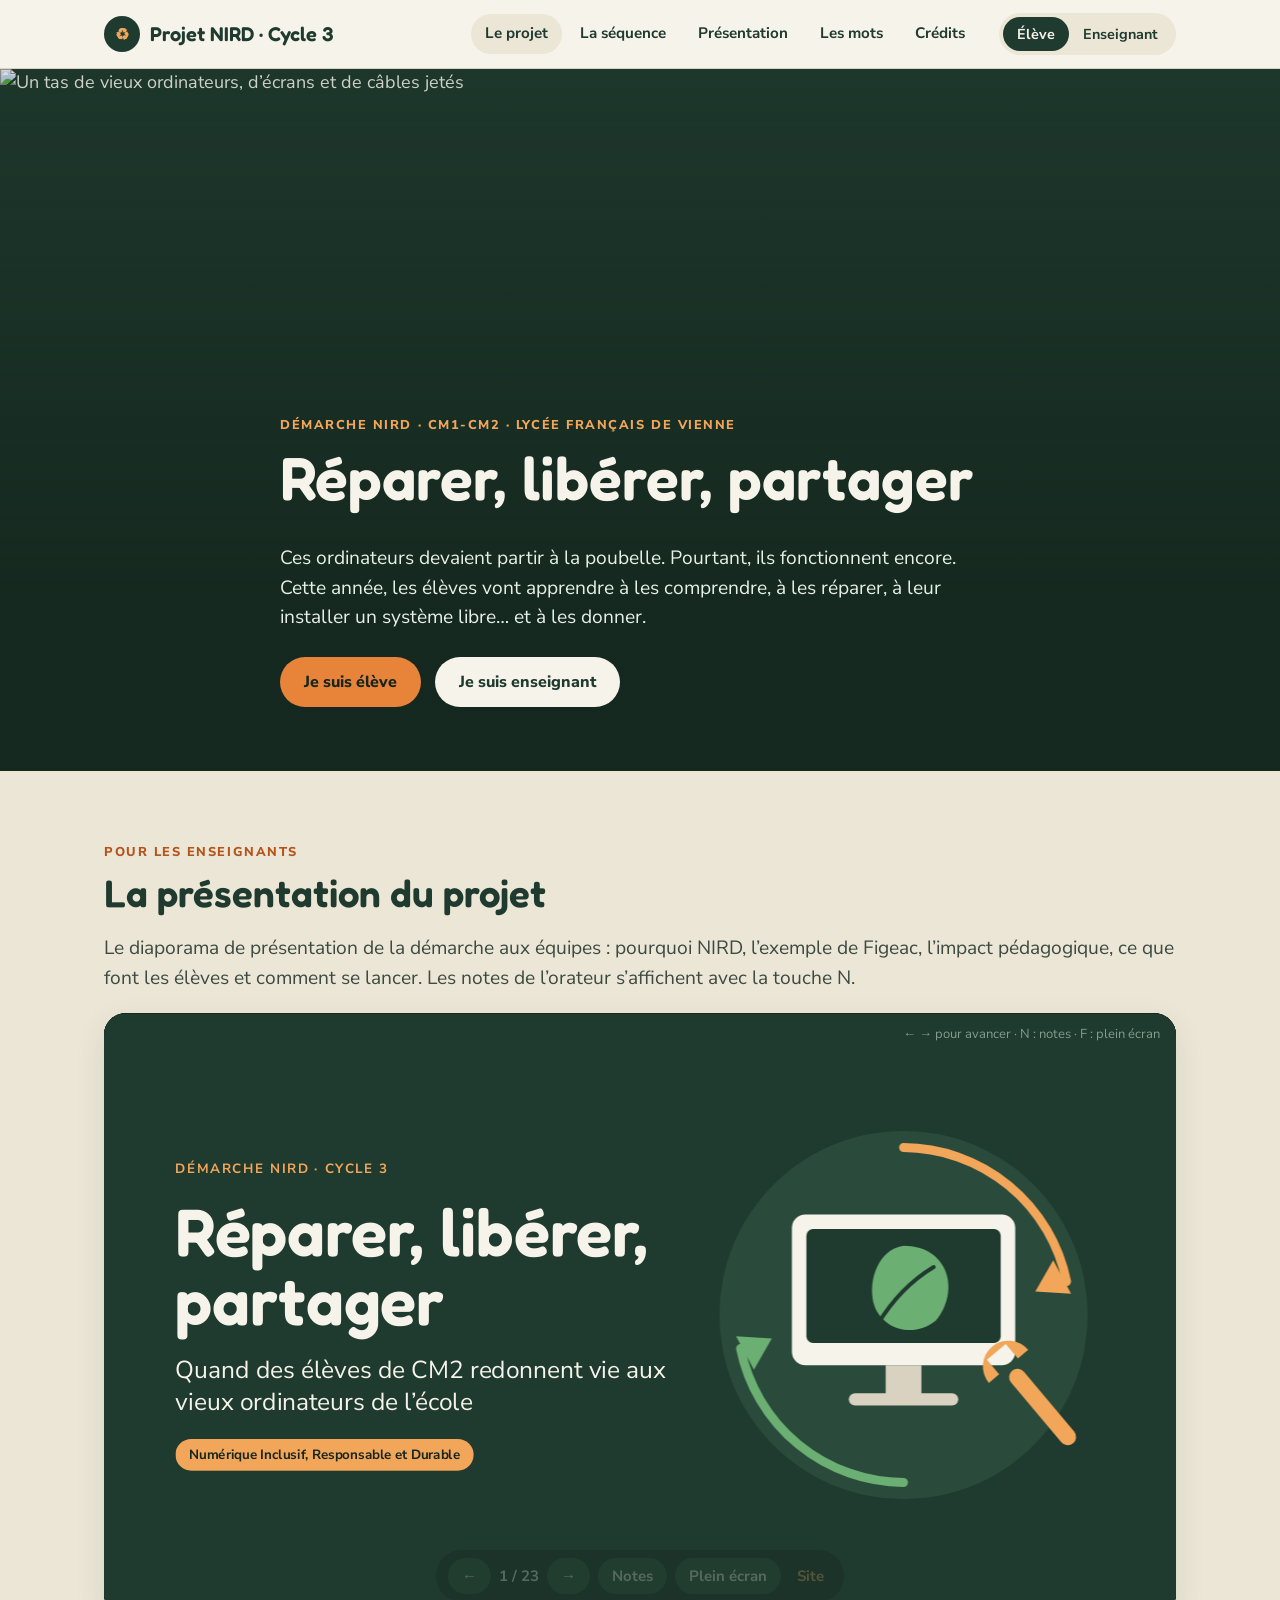
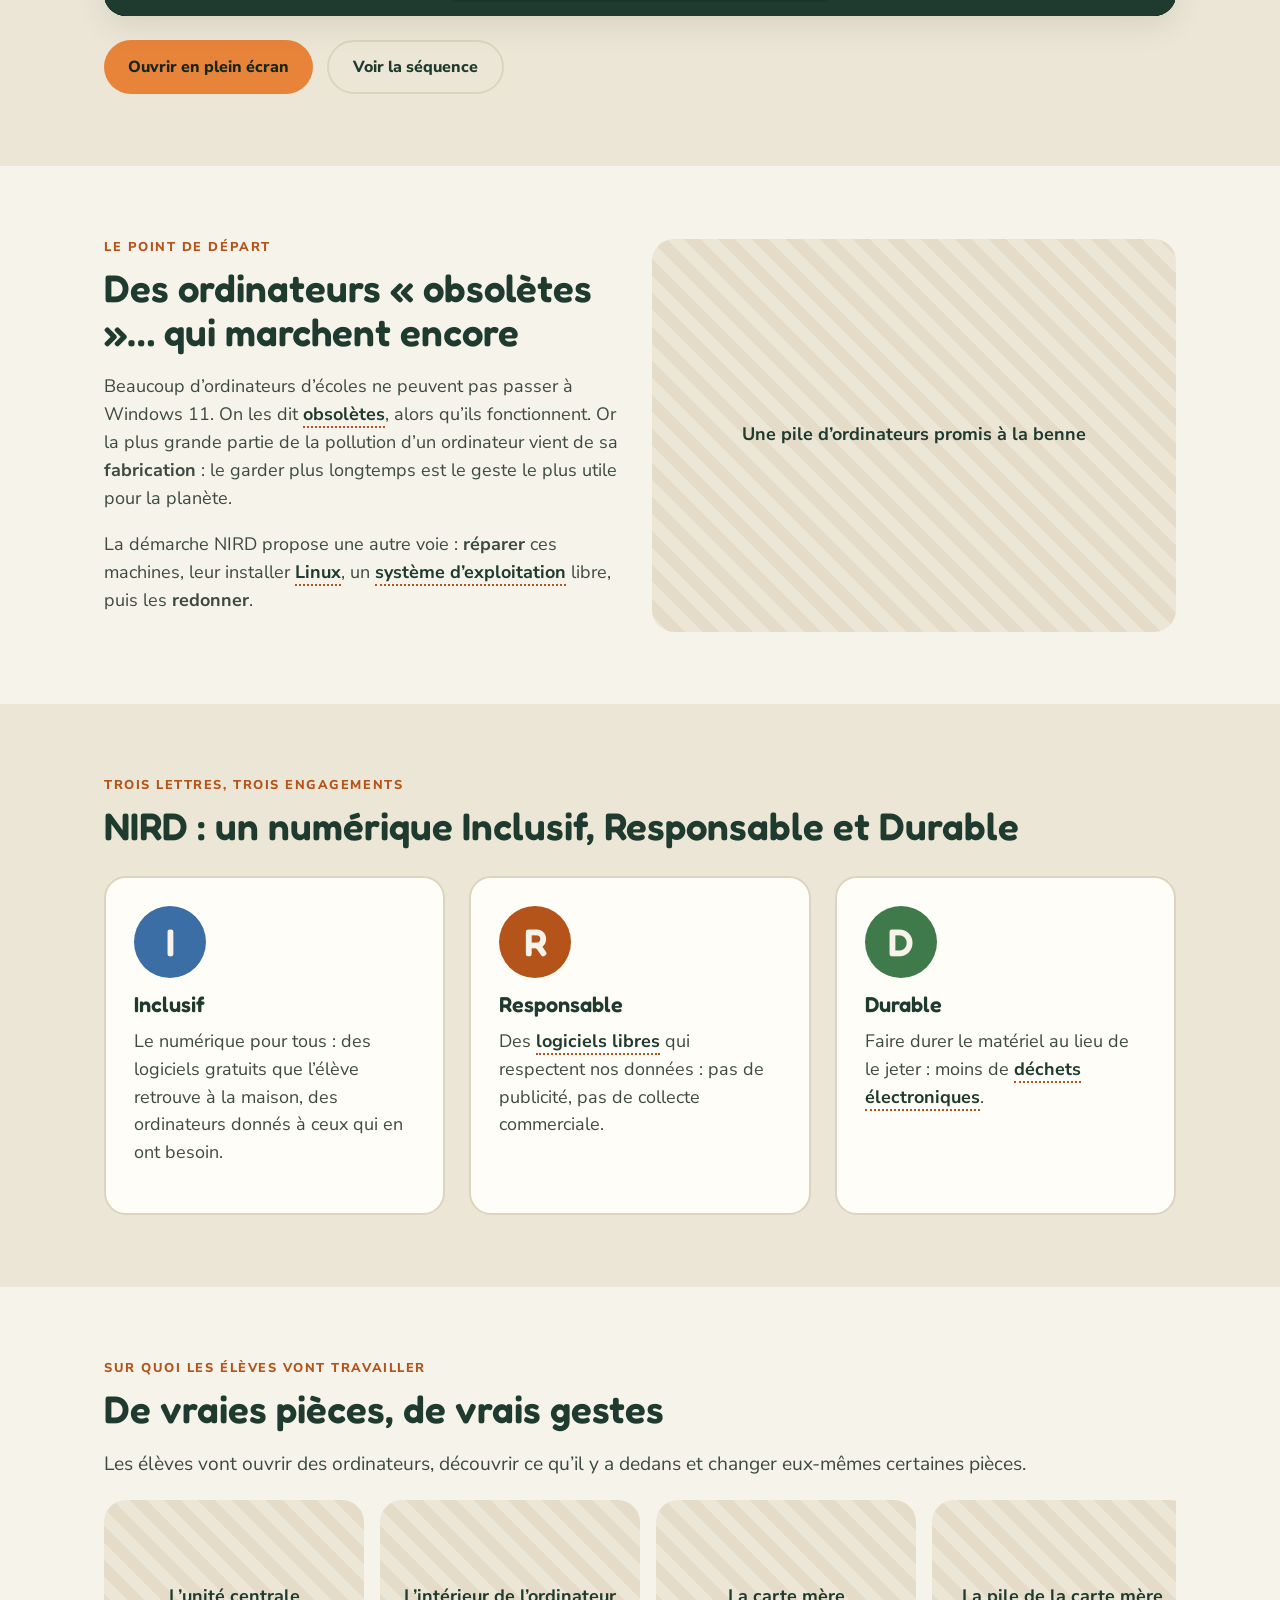
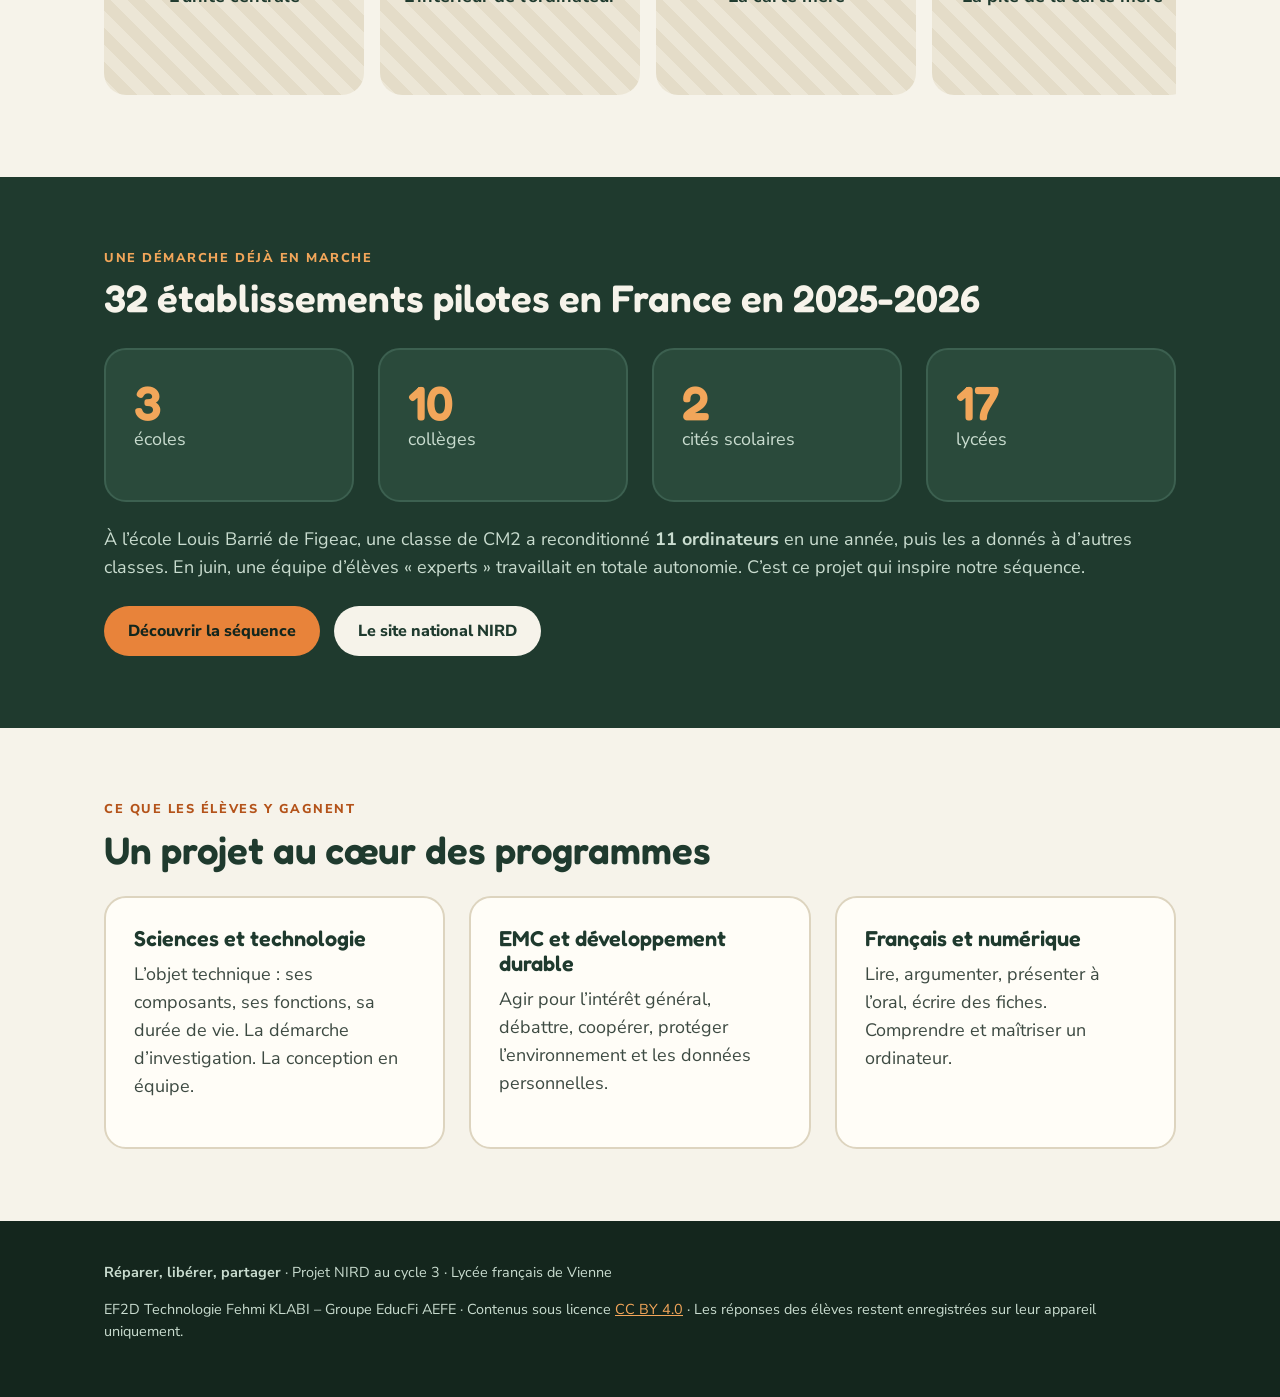
==== commit 7233a7a1: "Ajoute les séances 7 à 10 et le diaporama de présentation aux enseignants - Séance 7 « Réparer ou ra" ====
--- a/index.html
+++ b/index.html
@@ -17,6 +17,7 @@
     <nav class="nav">
       <a href="#accueil">Le projet</a>
       <a href="#sequence">La séquence</a>
+      <a href="presentation.html">Présentation</a>
       <a href="#lexique">Les mots</a>
       <a href="#credits">Crédits</a>
     </nav>
@@ -43,6 +44,16 @@
         <a class="btn primary" href="#sequence" data-go-mode="eleve">Je suis élève</a>
         <a class="btn light" href="#sequence" data-go-mode="prof">Je suis enseignant</a>
       </div>
+    </div>
+  </section>
+
+  <section class="block alt" id="presentation-enseignants">
+    <div class="wrap">
+      <p class="eyebrow">Pour les enseignants</p>
+      <h2>La présentation du projet</h2>
+      <p class="lead">Le diaporama de présentation de la démarche aux équipes : pourquoi NIRD, l’exemple de Figeac, l’impact pédagogique, ce que font les élèves et comment se lancer. Les notes de l’orateur s’affichent avec la touche N.</p>
+      <div class="deck-frame"><iframe src="presentation.html" title="Diaporama de présentation du projet NIRD" loading="lazy" allowfullscreen></iframe></div>
+      <div class="btns"><a class="btn primary" href="presentation.html">Ouvrir en plein écran</a><a class="btn ghost" href="#sequence">Voir la séquence</a></div>
     </div>
   </section>
 
@@ -120,7 +131,7 @@
   <div class="s-head"><div class="wrap">
     <p class="eyebrow">La séquence</p>
     <h1>14 séances, de novembre à juin</h1>
-    <p>Chaque séance dure environ une heure. Les séances 1 à 3 sont prêtes ; les suivantes arrivent bientôt.</p>
+    <p>Chaque séance dure environ une heure. Les séances 1 à 10 sont prêtes ; les suivantes arrivent bientôt.</p>
     <div class="s-meta"><span>CM1-CM2</span><span>≈ 1 h par séance</span><span>5 phases</span></div>
   </div></div>
   <div class="wrap">
@@ -134,21 +145,21 @@
     <div class="phase-title"><span>Phase 2</span><h2 style="margin:0">Comprendre l’ordinateur</h2></div>
     <div class="grid g2">
       <a class="card seance" href="#seance-3"><div class="num">3</div><div><h3>Brancher et démarrer</h3><p>Le défi : faire démarrer un ordinateur livré en pièces détachées.</p><span class="tag ok">Prête</span></div></a>
-      <div class="card seance soon"><div class="num">4</div><div><h3>Dans les entrailles de l’ordinateur</h3><p>On ouvre l’unité centrale et on nomme ses pièces.</p><span class="tag">Bientôt</span></div></div>
-      <div class="card seance soon"><div class="num">5</div><div><h3>Réparer une panne</h3><p>Une enquête : le message « batterie faible » et la pile.</p><span class="tag">Bientôt</span></div></div>
+      <a class="card seance" href="#seance-4"><div class="num">4</div><div><h3>Dans les entrailles de l’ordinateur</h3><p>On ouvre l’unité centrale et on nomme ses pièces.</p><span class="tag ok">Prête</span></div></a>
+      <a class="card seance" href="#seance-5"><div class="num">5</div><div><h3>Réparer une panne</h3><p>Une enquête : le message « batterie faible » et la pile.</p><span class="tag ok">Prête</span></div></a>
     </div>
 
     <div class="phase-title"><span>Phase 3</span><h2 style="margin:0">Comprendre les enjeux</h2></div>
     <div class="grid g2">
-      <div class="card seance soon"><div class="num">6</div><div><h3>Ce que coûte un ordinateur à la planète</h3><p>Mesurer l’impact du numérique avec des données fiables.</p><span class="tag">Bientôt</span></div></div>
-      <div class="card seance soon"><div class="num">7</div><div><h3>Réparer ou racheter ?</h3><p>Débattre, et protéger les données avant de donner.</p><span class="tag">Bientôt</span></div></div>
+      <a class="card seance" href="#seance-6"><div class="num">6</div><div><h3>Ce que coûte un ordinateur à la planète</h3><p>Mesurer l’impact du numérique avec des données fiables.</p><span class="tag ok">Prête</span></div></a>
+      <a class="card seance" href="#seance-7"><div class="num">7</div><div><h3>Réparer ou racheter ?</h3><p>Débattre, et protéger les données avant de donner.</p><span class="tag ok">Prête</span></div></a>
     </div>
 
     <div class="phase-title"><span>Phase 4</span><h2 style="margin:0">Le geste technique</h2></div>
     <div class="grid g2">
-      <div class="card seance soon"><div class="num">8</div><div><h3>Changer le disque</h3><p>Comparer disque dur et SSD, puis faire l’échange.</p><span class="tag">Bientôt</span></div></div>
-      <div class="card seance soon"><div class="num">9</div><div><h3>Installer un système libre</h3><p>Démarrer sur une clé, installer PrimTux.</p><span class="tag">Bientôt</span></div></div>
-      <div class="card seance soon"><div class="num">10</div><div><h3>S’organiser comme une équipe</h3><p>Écrire les cartes missions, se répartir les rôles.</p><span class="tag">Bientôt</span></div></div>
+      <a class="card seance" href="#seance-8"><div class="num">8</div><div><h3>Changer le disque</h3><p>Comparer disque dur et SSD, puis faire l’échange.</p><span class="tag ok">Prête</span></div></a>
+      <a class="card seance" href="#seance-9"><div class="num">9</div><div><h3>Installer un système libre</h3><p>Démarrer sur une clé, installer PrimTux.</p><span class="tag ok">Prête</span></div></a>
+      <a class="card seance" href="#seance-10"><div class="num">10</div><div><h3>S’organiser comme une équipe</h3><p>Écrire les cartes missions, se répartir les rôles.</p><span class="tag ok">Prête</span></div></a>
     </div>
 
     <div class="phase-title"><span>Phase 5</span><h2 style="margin:0">Agir pour les autres</h2></div>
@@ -595,8 +606,8 @@
           <select data-k="s3-i2" data-answer="ecran"><option value="">…</option><option value="uc">l’unité centrale</option><option value="ecran">l’écran</option></select>.</p>
         <button class="btn small ghost no-print" data-check-btn>Vérifier</button>
         <div class="feedback"></div>
-        <p style="margin-top:18px"><b>Je dessine notre montage</b> (après l’impression, avec des flèches) :</p>
-        <div class="drawbox">Zone de dessin</div>
+        <p style="margin-top:18px"><b>Je dessine notre montage :</b> dessine l’unité centrale et les périphériques, puis relie-les par des flèches.</p>
+        <div class="draw" data-k="s3-dessin"></div>
       </div>
 
       <div class="retiens" data-check>
@@ -622,7 +633,1033 @@
       </div>
     </div>
 
-    <div class="s-nav no-print"><a class="btn ghost" href="#seance-2">← Séance 2</a><a class="btn primary" href="#sequence">La séquence →</a></div>
+    <div class="s-nav no-print"><a class="btn ghost" href="#seance-2">← Séance 2</a><a class="btn primary" href="#seance-4">Séance 4 →</a></div>
+  </div>
+</div>
+
+<!-- ======================= SÉANCE 4 ======================= -->
+<div class="view" id="seance-4">
+  <div class="s-head"><div class="wrap">
+    <p class="eyebrow">Phase 2 · Séance 4</p>
+    <h1>Dans les entrailles de l’ordinateur</h1>
+    <p>Aujourd’hui, j’ouvre une unité centrale, je découvre ses pièces et je comprends à quoi elles servent.</p>
+    <div class="s-meta"><span>⏱ 1 h</span><span>Par groupes de 3 ou 4</span><span class="only-prof">Fiche élève + guide</span></div>
+  </div></div>
+  <div class="toolbar no-print"><div class="wrap">
+    <button class="btn small primary" data-print>🖨 Imprimer</button>
+    <button class="btn small ghost" data-clear>Effacer ma fiche</button>
+    <span class="progress-txt only-eleve" style="font-weight:700"></span>
+    <span class="info"></span>
+  </div></div>
+  <div class="wrap">
+
+    <div class="guide only-prof">
+      <h2>Séance 4</h2>
+      <div class="grid g2">
+        <div>
+          <h3>Objectifs</h3>
+          <ul><li>Identifier les principales pièces d’un ordinateur et leur fonction.</li><li>Associer une solution technique à une fonction (ce que fait chaque pièce).</li><li>Représenter l’objet par un croquis légendé et l’expliquer à l’oral.</li><li>Appliquer des règles de sécurité électrique.</li></ul>
+          <h3>Matériel par groupe</h3>
+          <ul><li>Une unité centrale débranchée depuis au moins 5 minutes.</li><li>Un tournevis cruciforme.</li><li>La fiche élève (les photos aident les groupes à reconnaître les pièces).</li></ul>
+        </div>
+        <div>
+          <h3>Déroulé</h3>
+          <ol class="timeline">
+            <li><b>Je prédis</b><span class="min">10 min</span><br>Activité 1 : chacun dessine ce qu’il imagine dans la boîte.</li>
+            <li><b>Les règles de sécurité, puis on ouvre</b><span class="min">15 min</span><br>L’adulte montre comment ouvrir le boîtier ; les groupes observent sans rien démonter.</li>
+            <li><b>Je retrouve les pièces</b><span class="min">10 min</span><br>Activité 2, avec les photos.</li>
+            <li><b>À quoi ça sert ?</b><span class="min">10 min</span><br>Activité 3, puis mise en commun avec les comparaisons au corps humain.</li>
+            <li><b>Croquis et explication</b><span class="min">10 min</span><br>Activités 4 et 5.</li>
+            <li><b>Je retiens</b><span class="min">5 min</span></li>
+          </ol>
+        </div>
+      </div>
+      <div class="note" style="margin-top:16px">
+        <b>Sécurité :</b> câble d’alimentation retiré ; toucher le métal du boîtier avant de mettre les mains dedans (pour évacuer l’électricité statique) ; ne jamais ouvrir le <span class="mot" data-mot="bloc-alim">bloc d’alimentation</span>, qui garde de l’électricité même débranché ; on observe, on ne démonte pas.
+        <br><br><b>Corrigé et comparaisons utiles :</b> carte mère → relie toutes les pièces (le squelette et les nerfs) ; processeur → fait les calculs (le cerveau) ; mémoire vive → retient ce qu’on fait en ce moment (ce qu’on a « en tête ») ; disque dur → garde les fichiers même éteint (le cahier, la bibliothèque) ; bloc d’alimentation → donne l’électricité aux pièces (l’énergie des repas) ; ventilateur → refroidit (comme la transpiration).
+      </div>
+      <h3 style="margin-top:24px">Liens avec les programmes</h3>
+      <div class="links-prog">
+        <div><b>Sciences et technologie :</b> identifier les fonctions des composants ; associer des solutions technologiques à des fonctions ; identifier les sous-ensembles ; représenter un objet par un croquis légendé et l’expliquer (CM1) ; rechercher et appliquer les règles de sécurité électrique.</div>
+        <div><b>EDD :</b> domaine 3, découvrir les matériaux et les métaux cachés dans un ordinateur.</div>
+        <div><b>EMC :</b> prendre soin d’un matériel commun, respecter les consignes.</div>
+        <div><b>Numérique :</b> comprendre de quoi est fait un ordinateur.</div>
+        <div><b>Compétences transversales :</b> observer, schématiser, expliquer à l’oral avec un vocabulaire précis.</div>
+      </div>
+      <h3 style="margin-top:24px">Différenciation</h3>
+      <ul><li>Pour l’activité 2, laisser les élèves comparer avec la machine ouverte devant eux.</li><li>Pour le croquis, accepter un dessin simple de « boîtes » reliées entre elles.</li><li>Les mots soulignés en pointillés affichent leur définition au clic.</li></ul>
+    </div>
+
+    <div class="fiche">
+      <div class="ident">
+        <div><label>Prénom</label><input data-id="prenom" data-k="id-prenom"></div>
+        <div><label>Classe</label><input data-id="classe" data-k="id-classe"></div>
+        <div><label>Groupe</label><input data-id="groupe" data-k="id-groupe"></div>
+        <div><label>Date</label><input data-k="s4-date"></div>
+      </div>
+
+      <div class="grid g2" style="align-items:center">
+        <figure class="photo"><img data-file="ATX_computer_case.jpg" data-w="900" alt="L’intérieur d’une unité centrale"><figcaption>L’intérieur d’une unité centrale</figcaption></figure>
+        <div>
+          <h2>La situation</h2>
+          <p>À la séance 3, nous avons réussi à faire démarrer l’ordinateur. Mais que se passe-t-il à l’intérieur de la boîte ?</p>
+          <p class="consigne">Aujourd’hui, on ouvre l’<span class="mot" data-mot="unite-centrale">unité centrale</span> pour découvrir ses pièces.</p>
+        </div>
+      </div>
+
+      <h3 style="margin-top:24px">Les règles de sécurité</h3>
+      <div class="safety">
+        <div><span class="ic"><svg viewBox="0 0 24 24" fill="none" stroke="currentColor" stroke-width="1.8" stroke-linecap="round" stroke-linejoin="round" aria-hidden="true"><path d="M9 3v5M15 3v5M6 8h12v3a6 6 0 0 1-12 0V8zM12 17v4"/></svg></span>Je débranche avant d’ouvrir.</div>
+        <div><span class="ic"><svg viewBox="0 0 24 24" fill="none" stroke="currentColor" stroke-width="1.8" stroke-linecap="round" stroke-linejoin="round" aria-hidden="true"><path d="M8 13V5a1.5 1.5 0 0 1 3 0v6M11 10V4a1.5 1.5 0 0 1 3 0v6M14 10V5a1.5 1.5 0 0 1 3 0v8c0 4-2.5 7-6 7s-5-2-6.5-4.5L3 12a1.5 1.5 0 0 1 2.5-1.6L8 13"/></svg></span>Je touche d’abord le métal du boîtier.</div>
+        <div><span class="ic"><svg viewBox="0 0 24 24" fill="none" stroke="currentColor" stroke-width="1.8" stroke-linecap="round" stroke-linejoin="round" aria-hidden="true"><path d="M12 3l10 18H2L12 3z"/><path d="M12 10v5M12 18v.5"/></svg></span>Je n’ouvre jamais le bloc d’alimentation.</div>
+        <div><span class="ic"><svg viewBox="0 0 24 24" fill="none" stroke="currentColor" stroke-width="1.8" stroke-linecap="round" stroke-linejoin="round" aria-hidden="true"><path d="M2 12s4-7 10-7 10 7 10 7-4 7-10 7S2 12 2 12z"/><circle cx="12" cy="12" r="3"/></svg></span>J’observe, je ne démonte pas.</div>
+      </div>
+
+      <h3 style="margin-top:24px">Les mots du jour <a class="allwords no-print" href="#lexique">· voir tous les mots</a></h3>
+      <div class="mots">
+        <div class="mot-card" data-ill="photo:Computer_Motherboard_Closeup.jpg"><b>Carte mère</b>La grande plaque sur laquelle toutes les pièces sont branchées.</div>
+        <div class="mot-card" data-ill="photo:AMD_Ryzen_5_1600_processor_with_Wraith_Spire_cooler_-_detail_view_of_processor.jpg"><b>Processeur</b>La pièce qui fait les calculs : le « cerveau » de l’ordinateur.</div>
+        <div class="mot-card" data-ill="photo:Computer_from_inside_018.jpg"><b>Mémoire vive</b>La mémoire de travail. Elle s’efface quand on éteint.</div>
+        <div class="mot-card" data-ill="photo:Laptop-hard-drive-exposed.jpg"><b>Disque dur</b>Il garde les fichiers, même quand l’ordinateur est éteint.</div>
+        <div class="mot-card" data-ill="photo:ATX_Computer_power_supply_unit.jpg"><b>Bloc d’alimentation</b>Il transforme l’électricité de la prise pour toutes les pièces.</div>
+        <div class="mot-card" data-ill="photo:CPU_fan_and_heatsink.jpg"><b>Ventilateur</b>Il souffle de l’air pour refroidir les pièces qui chauffent.</div>
+      </div>
+
+      <div class="act">
+        <h3 data-ico="bulb"><span class="n">1</span>Je prédis<span class="time">10 min</span></h3>
+        <p class="consigne">Avant d’ouvrir : dessine ce que tu imagines à l’intérieur de l’unité centrale.</p>
+        <div class="draw" data-k="s4-d1"></div>
+        <p style="margin-top:12px"><b>J’imagine qu’il y a :</b></p>
+        <div class="write short" data-k="s4-a1"></div>
+      </div>
+
+      <div class="act" data-check>
+        <h3 data-ico="eye"><span class="n">2</span>J’observe et je retrouve les pièces<span class="time">10 min</span></h3>
+        <p class="consigne">Retrouve chaque pièce dans l’ordinateur ouvert, puis choisis son nom.</p>
+        <div class="grid g3">
+          <div class="piece"><figure class="photo contain"><img data-file="Computer_Motherboard_Closeup.jpg" data-w="500" alt="Pièce A"><figcaption>Pièce A</figcaption></figure>
+            <select data-k="s4-p1" data-answer="carte"><option value="">— son nom —</option><option value="carte">Carte mère</option><option value="proc">Processeur</option><option value="ram">Mémoire vive</option><option value="disque">Disque dur</option><option value="alim">Bloc d’alimentation</option><option value="ventil">Ventilateur</option></select></div>
+          <div class="piece"><figure class="photo contain"><img data-file="CPU_fan_and_heatsink.jpg" data-w="500" alt="Pièce B"><figcaption>Pièce B</figcaption></figure>
+            <select data-k="s4-p2" data-answer="ventil"><option value="">— son nom —</option><option value="carte">Carte mère</option><option value="proc">Processeur</option><option value="ram">Mémoire vive</option><option value="disque">Disque dur</option><option value="alim">Bloc d’alimentation</option><option value="ventil">Ventilateur</option></select></div>
+          <div class="piece"><figure class="photo contain"><img data-file="Laptop-hard-drive-exposed.jpg" data-w="500" alt="Pièce C"><figcaption>Pièce C</figcaption></figure>
+            <select data-k="s4-p3" data-answer="disque"><option value="">— son nom —</option><option value="carte">Carte mère</option><option value="proc">Processeur</option><option value="ram">Mémoire vive</option><option value="disque">Disque dur</option><option value="alim">Bloc d’alimentation</option><option value="ventil">Ventilateur</option></select></div>
+          <div class="piece"><figure class="photo contain"><img data-file="ATX_Computer_power_supply_unit.jpg" data-w="500" alt="Pièce D"><figcaption>Pièce D</figcaption></figure>
+            <select data-k="s4-p4" data-answer="alim"><option value="">— son nom —</option><option value="carte">Carte mère</option><option value="proc">Processeur</option><option value="ram">Mémoire vive</option><option value="disque">Disque dur</option><option value="alim">Bloc d’alimentation</option><option value="ventil">Ventilateur</option></select></div>
+          <div class="piece"><figure class="photo contain"><img data-file="Computer_from_inside_018.jpg" data-w="500" alt="Pièce E"><figcaption>Pièce E</figcaption></figure>
+            <select data-k="s4-p5" data-answer="ram"><option value="">— son nom —</option><option value="carte">Carte mère</option><option value="proc">Processeur</option><option value="ram">Mémoire vive</option><option value="disque">Disque dur</option><option value="alim">Bloc d’alimentation</option><option value="ventil">Ventilateur</option></select></div>
+          <div class="piece"><figure class="photo contain"><img data-file="AMD_Ryzen_5_1600_processor_with_Wraith_Spire_cooler_-_detail_view_of_processor.jpg" data-w="500" alt="Pièce F"><figcaption>Pièce F</figcaption></figure>
+            <select data-k="s4-p6" data-answer="proc"><option value="">— son nom —</option><option value="carte">Carte mère</option><option value="proc">Processeur</option><option value="ram">Mémoire vive</option><option value="disque">Disque dur</option><option value="alim">Bloc d’alimentation</option><option value="ventil">Ventilateur</option></select></div>
+        </div>
+        <button class="btn small ghost no-print" style="margin-top:14px" data-check-btn>Vérifier mes réponses</button>
+        <div class="feedback"></div>
+      </div>
+
+      <div class="act" data-check>
+        <h3 data-ico="question"><span class="n">3</span>À quoi ça sert ?<span class="time">10 min</span></h3>
+        <p class="consigne">Pour chaque pièce, choisis ce qu’elle fait.</p>
+        <table class="t">
+          <tr><th style="width:30%">Pièce</th><th>Ce qu’elle fait</th></tr>
+          <tr><td><b>Carte mère</b></td><td><select data-k="s4-f1" data-answer="relie"><option value="">— choisir —</option><option value="relie">Elle relie toutes les pièces entre elles</option><option value="calcule">Elle fait les calculs</option><option value="travail">Elle retient ce qu’on fait en ce moment</option><option value="garde">Elle garde les fichiers, même éteint</option><option value="elec">Elle donne l’électricité aux pièces</option><option value="froid">Elle refroidit les pièces</option></select></td></tr>
+          <tr><td><b>Processeur</b></td><td><select data-k="s4-f2" data-answer="calcule"><option value="">— choisir —</option><option value="relie">Il relie toutes les pièces entre elles</option><option value="calcule">Il fait les calculs</option><option value="travail">Il retient ce qu’on fait en ce moment</option><option value="garde">Il garde les fichiers, même éteint</option><option value="elec">Il donne l’électricité aux pièces</option><option value="froid">Il refroidit les pièces</option></select></td></tr>
+          <tr><td><b>Mémoire vive</b></td><td><select data-k="s4-f3" data-answer="travail"><option value="">— choisir —</option><option value="relie">Elle relie toutes les pièces entre elles</option><option value="calcule">Elle fait les calculs</option><option value="travail">Elle retient ce qu’on fait en ce moment</option><option value="garde">Elle garde les fichiers, même éteint</option><option value="elec">Elle donne l’électricité aux pièces</option><option value="froid">Elle refroidit les pièces</option></select></td></tr>
+          <tr><td><b>Disque dur</b></td><td><select data-k="s4-f4" data-answer="garde"><option value="">— choisir —</option><option value="relie">Il relie toutes les pièces entre elles</option><option value="calcule">Il fait les calculs</option><option value="travail">Il retient ce qu’on fait en ce moment</option><option value="garde">Il garde les fichiers, même éteint</option><option value="elec">Il donne l’électricité aux pièces</option><option value="froid">Il refroidit les pièces</option></select></td></tr>
+          <tr><td><b>Bloc d’alimentation</b></td><td><select data-k="s4-f5" data-answer="elec"><option value="">— choisir —</option><option value="relie">Il relie toutes les pièces entre elles</option><option value="calcule">Il fait les calculs</option><option value="travail">Il retient ce qu’on fait en ce moment</option><option value="garde">Il garde les fichiers, même éteint</option><option value="elec">Il donne l’électricité aux pièces</option><option value="froid">Il refroidit les pièces</option></select></td></tr>
+          <tr><td><b>Ventilateur</b></td><td><select data-k="s4-f6" data-answer="froid"><option value="">— choisir —</option><option value="relie">Il relie toutes les pièces entre elles</option><option value="calcule">Il fait les calculs</option><option value="travail">Il retient ce qu’on fait en ce moment</option><option value="garde">Il garde les fichiers, même éteint</option><option value="elec">Il donne l’électricité aux pièces</option><option value="froid">Il refroidit les pièces</option></select></td></tr>
+        </table>
+        <button class="btn small ghost no-print" data-check-btn>Vérifier mes réponses</button>
+        <div class="feedback"></div>
+      </div>
+
+      <div class="act">
+        <h3 data-ico="pencil"><span class="n">4</span>Mon croquis légendé<span class="time">10 min</span></h3>
+        <p class="consigne">Dessine l’intérieur de l’unité centrale tel que tu l’as vu. Trace des flèches et écris le nom d’au moins 4 pièces.</p>
+        <div class="draw" data-k="s4-d2"></div>
+        <p style="margin-top:12px"><b>Les pièces que j’ai légendées :</b></p>
+        <div class="write short" data-k="s4-a4"></div>
+      </div>
+
+      <div class="act">
+        <h3 data-ico="chat"><span class="n">5</span>J’explique à un camarade<span class="time">5 min</span></h3>
+        <p class="consigne">Explique ton croquis à un camarade d’un autre groupe. Écris une chose qu’il a apprise grâce à toi.</p>
+        <div class="write short" data-k="s4-a5"></div>
+      </div>
+
+      <div class="retiens" data-check>
+        <h3 data-ico="bookmark">Je retiens</h3>
+        <p>Dans l’unité centrale, la <b>carte mère</b> relie toutes les pièces. Le <b>processeur</b> fait les
+          <input class="blank" data-k="s4-t1" data-answer="calculs|calcul" placeholder="………">.
+          Le <b>disque dur</b> garde les
+          <input class="blank" data-k="s4-t2" data-answer="fichiers|fichier|données|donnees" placeholder="………">
+          même quand l’ordinateur est éteint. Avant d’ouvrir un ordinateur, je le
+          <input class="blank" data-k="s4-t3" data-answer="débranche|debranche" placeholder="………">.</p>
+        <button class="btn small ghost no-print" data-check-btn>Vérifier mes réponses</button>
+        <div class="feedback"></div>
+      </div>
+
+      <div class="act">
+        <h3 data-ico="star">Mon bilan</h3>
+        <p>Je sais nommer les pièces d’un ordinateur et dire à quoi elles servent :</p>
+        <div class="radios">
+          <label><input type="radio" name="s4-b" value="oui" data-k="s4-b"> Oui</label>
+          <label><input type="radio" name="s4-b" value="un peu" data-k="s4-b"> Un peu</label>
+          <label><input type="radio" name="s4-b" value="pas encore" data-k="s4-b"> Pas encore</label>
+        </div>
+      </div>
+    </div>
+
+    <div class="s-nav no-print"><a class="btn ghost" href="#seance-3">← Séance 3</a><a class="btn primary" href="#seance-5">Séance 5 →</a></div>
+  </div>
+</div>
+
+<!-- ======================= SÉANCE 5 ======================= -->
+<div class="view" id="seance-5">
+  <div class="s-head"><div class="wrap">
+    <p class="eyebrow">Phase 2 · Séance 5</p>
+    <h1>Réparer une panne : la pile de la carte mère</h1>
+    <p>Aujourd’hui, je mène une enquête pour réparer une vraie panne, comme un scientifique.</p>
+    <div class="s-meta"><span>⏱ 1 h</span><span>En classe entière, puis en groupes</span><span class="only-prof">Fiche élève + guide</span></div>
+  </div></div>
+  <div class="toolbar no-print"><div class="wrap">
+    <button class="btn small primary" data-print>🖨 Imprimer</button>
+    <button class="btn small ghost" data-clear>Effacer ma fiche</button>
+    <span class="progress-txt only-eleve" style="font-weight:700"></span>
+    <span class="info"></span>
+  </div></div>
+  <div class="wrap">
+
+    <div class="guide only-prof">
+      <h2>Séance 5</h2>
+      <div class="grid g2">
+        <div>
+          <h3>Objectifs</h3>
+          <ul><li>Mener une démarche d’investigation complète : observer, faire une hypothèse, la tester, conclure.</li><li>Écrire un plan d’action et le suivre.</li><li>Réaliser un premier geste technique : remplacer la pile de la carte mère.</li></ul>
+          <h3>Matériel</h3>
+          <ul><li>Un ordinateur qui affiche l’erreur de pile au démarrage. Astuce : retirer la pile quelques minutes la veille fait perdre l’heure et les réglages.</li><li>Une pile neuve CR2032, un tournevis.</li><li>Vidéoprojecteur et tablette ou caméra pour filmer le geste ; OpenBoard et Lama Tools (déjà dans PrimTux) pour écrire le plan et tirer un élève au sort.</li><li>Une boîte de collecte pour les piles usagées.</li></ul>
+        </div>
+        <div>
+          <h3>Déroulé</h3>
+          <ol class="timeline">
+            <li><b>Le problème</b><span class="min">10 min</span><br>On démarre l’ordinateur devant la classe. Activité 1.</li>
+            <li><b>Nos hypothèses</b><span class="min">10 min</span><br>Activité 2, en groupes, puis mise en commun.</li>
+            <li><b>Le plan d’action</b><span class="min">15 min</span><br>Activité 3 : remettre les étapes dans l’ordre, puis les écrire ensemble au tableau.</li>
+            <li><b>L’expérience</b><span class="min">10 min</span><br>Un élève tiré au sort remplace la pile, filmé et projeté pour toute la classe.</li>
+            <li><b>Observation et conclusion</b><span class="min">10 min</span><br>Activités 4 et 5.</li>
+            <li><b>Je retiens</b><span class="min">5 min</span></li>
+          </ol>
+        </div>
+      </div>
+      <div class="note" style="margin-top:16px">
+        <b>⚠ Sécurité des piles bouton :</b> une pile bouton avalée est très dangereuse. L’adulte distribue et récupère les piles ; aucune pile ne reste sur les tables ni dans les poches.
+        <br><br><b>Corrigé de l’activité 3 :</b> 1 éteindre et débrancher ; 2 toucher le métal du boîtier ; 3 ouvrir le boîtier ; 4 repérer la pile sur la carte mère ; 5 retirer l’ancienne pile et mettre la nouvelle, le « + » vers le haut ; 6 refermer, rebrancher et redémarrer ; 7 régler la date et l’heure.
+        <br><br><b>À l’observation :</b> au premier redémarrage, un message peut signaler que les réglages ont été perdus. C’est normal : la pile a été retirée. Après avoir réglé la date et l’heure, le message disparaît et l’heure reste juste.
+      </div>
+      <h3 style="margin-top:24px">Liens avec les programmes</h3>
+      <div class="links-prog">
+        <div><b>Sciences et technologie :</b> imaginer une solution à un problème donné et vérifier qu’elle répond au problème (CM2) ; associer une solution technique à une fonction (CM1) ; pratiquer une démarche scientifique.</div>
+        <div><b>EDD :</b> domaine 2, réparer plutôt que jeter ; les piles usagées sont des déchets à collecter.</div>
+        <div><b>EMC :</b> prendre des responsabilités devant le groupe.</div>
+        <div><b>Numérique :</b> résoudre un problème technique.</div>
+        <div><b>Compétences transversales :</b> formuler une hypothèse, écrire et suivre un plan d’action, observer et conclure.</div>
+      </div>
+    </div>
+
+    <div class="fiche">
+      <div class="ident">
+        <div><label>Prénom</label><input data-id="prenom" data-k="id-prenom"></div>
+        <div><label>Classe</label><input data-id="classe" data-k="id-classe"></div>
+        <div><label>Groupe</label><input data-id="groupe" data-k="id-groupe"></div>
+        <div><label>Date</label><input data-k="s5-date"></div>
+      </div>
+
+      <div class="grid g2" style="align-items:center">
+        <figure class="photo"><img data-file="Lifetec_LT9303_-_Motherboard_-_Toshiba_CR2032-1130.jpg" data-w="900" alt="Une pile ronde posée sur une carte mère"><figcaption>Une pile ronde sur une carte mère</figcaption></figure>
+        <div>
+          <h2>Le mystère</h2>
+          <p>Au démarrage, un ordinateur affiche un message en anglais avec le mot <b>« battery »</b> (pile, batterie). Et chaque fois qu’on le rallume, <b>la date et l’heure ne sont plus bonnes</b> !</p>
+          <p class="consigne">Mène l’enquête : d’où vient cette <span class="mot" data-mot="panne">panne</span>, et comment la réparer ?</p>
+        </div>
+      </div>
+
+      <h3 style="margin-top:24px">Les mots du jour <a class="allwords no-print" href="#lexique">· voir tous les mots</a></h3>
+      <div class="mots">
+        <div class="mot-card" data-ill="icon:warn"><b>Panne</b>Quand un appareil ne fonctionne plus normalement.</div>
+        <div class="mot-card" data-ill="photo:CR2032_battery,_Mitsubishi,_computer_backup_battery-2423.jpg"><b>Pile de la carte mère</b>Une pile ronde et plate qui garde l’heure et les réglages quand l’ordinateur est éteint.</div>
+        <div class="mot-card" data-ill="icon:bulb"><b>Hypothèse</b>Une idée qu’on propose pour expliquer quelque chose, et qu’on va vérifier.</div>
+        <div class="mot-card" data-ill="icon:eye"><b>Expérience</b>Un test que l’on fait pour vérifier si l’hypothèse est juste.</div>
+      </div>
+
+      <div class="act">
+        <h3 data-ico="eye"><span class="n">1</span>J’observe le problème<span class="time">5 min</span></h3>
+        <p><b>Ce que je vois à l’écran :</b></p>
+        <div class="write short" data-k="s5-a1"></div>
+        <p style="margin-top:12px"><b>Ce qui ne va pas :</b></p>
+        <div class="write short" data-k="s5-a2"></div>
+      </div>
+
+      <div class="act">
+        <h3 data-ico="bulb"><span class="n">2</span>Nos hypothèses<span class="time">10 min</span></h3>
+        <table class="t">
+          <tr><th style="width:50%">Nous pensons que la panne vient de…</th><th>… parce que…</th></tr>
+          <tr><td><div class="write" data-k="s5-h1"></div></td><td><div class="write" data-k="s5-p1"></div></td></tr>
+          <tr><td><div class="write" data-k="s5-h2"></div></td><td><div class="write" data-k="s5-p2"></div></td></tr>
+        </table>
+        <p style="margin-top:12px"><b>L’hypothèse que la classe va tester :</b></p>
+        <div class="write short" data-k="s5-h3"></div>
+      </div>
+
+      <div class="act" data-check>
+        <h3 data-ico="check"><span class="n">3</span>Le plan d’action<span class="time">15 min</span></h3>
+        <p class="consigne">Les étapes sont mélangées. Donne à chacune son numéro, de 1 à 7.</p>
+        <div class="order-row"><select data-k="s5-o1" data-answer="5"><option value="">n°</option><option>1</option><option>2</option><option>3</option><option>4</option><option>5</option><option>6</option><option>7</option></select><span>Retirer l’ancienne pile et mettre la nouvelle, le « + » vers le haut.</span></div>
+        <div class="order-row"><select data-k="s5-o2" data-answer="1"><option value="">n°</option><option>1</option><option>2</option><option>3</option><option>4</option><option>5</option><option>6</option><option>7</option></select><span>Éteindre l’ordinateur et le débrancher.</span></div>
+        <div class="order-row"><select data-k="s5-o3" data-answer="7"><option value="">n°</option><option>1</option><option>2</option><option>3</option><option>4</option><option>5</option><option>6</option><option>7</option></select><span>Régler la date et l’heure.</span></div>
+        <div class="order-row"><select data-k="s5-o4" data-answer="3"><option value="">n°</option><option>1</option><option>2</option><option>3</option><option>4</option><option>5</option><option>6</option><option>7</option></select><span>Ouvrir le boîtier.</span></div>
+        <div class="order-row"><select data-k="s5-o5" data-answer="6"><option value="">n°</option><option>1</option><option>2</option><option>3</option><option>4</option><option>5</option><option>6</option><option>7</option></select><span>Refermer, rebrancher et redémarrer.</span></div>
+        <div class="order-row"><select data-k="s5-o6" data-answer="2"><option value="">n°</option><option>1</option><option>2</option><option>3</option><option>4</option><option>5</option><option>6</option><option>7</option></select><span>Toucher le métal du boîtier.</span></div>
+        <div class="order-row"><select data-k="s5-o7" data-answer="4"><option value="">n°</option><option>1</option><option>2</option><option>3</option><option>4</option><option>5</option><option>6</option><option>7</option></select><span>Repérer la pile sur la carte mère.</span></div>
+        <button class="btn small ghost no-print" style="margin-top:14px" data-check-btn>Vérifier l’ordre</button>
+        <div class="feedback"></div>
+      </div>
+
+      <div class="act">
+        <h3 data-ico="eye"><span class="n">4</span>L’expérience et l’observation<span class="time">10 min</span></h3>
+        <p><b>Après le changement de pile, qu’observe-t-on ?</b></p>
+        <div class="write" data-k="s5-a4"></div>
+        <p style="margin-top:12px">Notre hypothèse était-elle juste ?</p>
+        <div class="radios">
+          <label><input type="radio" name="s5-v" value="oui" data-k="s5-v"> Oui</label>
+          <label><input type="radio" name="s5-v" value="non" data-k="s5-v"> Non</label>
+        </div>
+        <p style="margin-top:12px"><b>Notre conclusion :</b></p>
+        <div class="write short" data-k="s5-a5"></div>
+      </div>
+
+      <div class="act" data-check>
+        <h3 data-ico="battery"><span class="n">5</span>Et l’ancienne pile ?<span class="time">5 min</span></h3>
+        <p class="consigne">Où faut-il mettre la pile usagée ?</p>
+        <div class="sort-row stack" data-answer="collecte"><span>Je choisis :</span>
+          <div class="radios">
+            <label><input type="radio" name="s5-r" value="poubelle" data-k="s5-r"> Dans la poubelle de la classe</label>
+            <label><input type="radio" name="s5-r" value="collecte" data-k="s5-r"> Dans une boîte de collecte des piles</label>
+            <label><input type="radio" name="s5-r" value="garder" data-k="s5-r"> Dans ma trousse</label>
+          </div>
+        </div>
+        <button class="btn small ghost no-print" style="margin-top:14px" data-check-btn>Vérifier</button>
+        <div class="feedback"></div>
+        <p style="margin-top:12px"><b>Pourquoi ?</b></p>
+        <div class="write short" data-k="s5-a6"></div>
+      </div>
+
+      <div class="retiens" data-check>
+        <h3 data-ico="bookmark">Je retiens</h3>
+        <p>Pour résoudre un problème comme un scientifique, j’observe, je fais une
+          <input class="blank" data-k="s5-t1" data-answer="hypothèse|hypothese" placeholder="………">,
+          je la teste avec une
+          <input class="blank" data-k="s5-t2" data-answer="expérience|experience" placeholder="………">,
+          puis je conclus. La pile de la carte mère permet à l’ordinateur de garder l’
+          <input class="blank" data-k="s5-t3" data-answer="heure" placeholder="………">
+          quand il est éteint.</p>
+        <button class="btn small ghost no-print" data-check-btn>Vérifier mes réponses</button>
+        <div class="feedback"></div>
+      </div>
+
+      <div class="act">
+        <h3 data-ico="star">Mon bilan</h3>
+        <p>Je sais expliquer les étapes de notre enquête :</p>
+        <div class="radios">
+          <label><input type="radio" name="s5-b" value="oui" data-k="s5-b"> Oui</label>
+          <label><input type="radio" name="s5-b" value="un peu" data-k="s5-b"> Un peu</label>
+          <label><input type="radio" name="s5-b" value="pas encore" data-k="s5-b"> Pas encore</label>
+        </div>
+      </div>
+    </div>
+
+    <div class="s-nav no-print"><a class="btn ghost" href="#seance-4">← Séance 4</a><a class="btn primary" href="#seance-6">Séance 6 →</a></div>
+  </div>
+</div>
+
+<!-- ======================= SÉANCE 6 ======================= -->
+<div class="view" id="seance-6">
+  <div class="s-head"><div class="wrap">
+    <p class="eyebrow">Phase 3 · Séance 6</p>
+    <h1>Ce que coûte un ordinateur à la planète</h1>
+    <p>Aujourd’hui, je découvre d’où vient un ordinateur et à quel moment il pollue le plus, avec des chiffres fiables.</p>
+    <div class="s-meta"><span>⏱ 1 h</span><span>Seul et en binômes</span><span class="only-prof">Fiche élève + guide</span></div>
+  </div></div>
+  <div class="toolbar no-print"><div class="wrap">
+    <button class="btn small primary" data-print>🖨 Imprimer</button>
+    <button class="btn small ghost" data-clear>Effacer ma fiche</button>
+    <span class="progress-txt only-eleve" style="font-weight:700"></span>
+    <span class="info"></span>
+  </div></div>
+  <div class="wrap">
+
+    <div class="guide only-prof">
+      <h2>Séance 6</h2>
+      <div class="grid g2">
+        <div>
+          <h3>Objectifs</h3>
+          <ul><li>Comprendre le cycle de vie d’un ordinateur : extraction, fabrication, utilisation, fin de vie.</li><li>Découvrir, chiffres à l’appui, que la fabrication pèse le plus lourd.</li><li>Chercher une information dans un outil fiable et lire un graphique.</li><li>En tirer le geste le plus utile : garder et réparer son matériel.</li></ul>
+          <h3>Matériel</h3>
+          <ul><li>L’outil en ligne <a href="https://impactco2.fr/outils/numerique">Impact CO2 – numérique</a> de l’ADEME, au tableau ou sur tablettes.</li><li>La fiche élève.</li></ul>
+        </div>
+        <div>
+          <h3>Déroulé</h3>
+          <ol class="timeline">
+            <li><b>Je prédis</b><span class="min">5 min</span><br>Activité 1 : chacun vote et justifie.</li>
+            <li><b>La vie d’un ordinateur</b><span class="min">15 min</span><br>Activité 2 : photos, puis remettre les étapes dans l’ordre.</li>
+            <li><b>Je cherche avec un outil fiable</b><span class="min">15 min</span><br>Activité 3, sur l’outil Impact CO2.</li>
+            <li><b>Je lis un graphique</b><span class="min">10 min</span><br>Activité 4.</li>
+            <li><b>Ma conclusion</b><span class="min">10 min</span><br>Activité 5, retour sur la prédiction.</li>
+            <li><b>Je retiens</b><span class="min">5 min</span></li>
+          </ol>
+        </div>
+      </div>
+      <div class="note" style="margin-top:16px">
+        <b>Données de référence</b> (outil Impact CO2, données ADEME, consultées en novembre 2026 ; à vérifier le jour de la séance) : ordinateur portable 193 kg CO₂e, dont 96 % pour la fabrication ; ordinateur fixe sans écran (particulier) 300 kg CO₂e, dont 89 % ; smartphone 80,2 kg CO₂e, dont 99 %. L’outil compare la fabrication et l’usage.
+        <br><br><b>Expliquer « kg CO₂e » simplement :</b> c’est la quantité de gaz qui réchauffent la planète, comptée en kilos. 193 kg, c’est à peu près le poids de trois adultes.
+        <br><br><b>Corrigés :</b> activité 2 : 1 extraire, 2 fabriquer, 3 utiliser, 4 jeter. Activité 4 : « presque tout » ; l’ordinateur fixe. Activité 5 : garder et réparer son ordinateur le plus longtemps possible.
+        <br><br><b>Vigilance :</b> ne culpabiliser personne ; on parle d’objets et de choix collectifs. Les chiffres sont des estimations : c’est l’ordre de grandeur qui compte.
+      </div>
+      <h3 style="margin-top:24px">Pour aller plus loin</h3>
+      <ul>
+        <li><a href="https://librairie.ademe.fr/consommer-autrement/8135-quels-sont-les-impacts-environnementaux-du-numerique-.html">ADEME : quels sont les impacts environnementaux du numérique ?</a></li>
+        <li><a href="https://librairie.ademe.fr/consommer-autrement/7685-des-metaux-precieux-et-strategiques-dans-nos-appareils-numeriques.html">ADEME : des métaux précieux et stratégiques dans nos appareils numériques</a></li>
+        <li><a href="https://www.qqf.fr/infographie/les-metaux-et-minerais-des-ressources-qui-pourraient-manquer/">Infographie : les métaux et minerais, des ressources qui pourraient manquer</a></li>
+        <li><a href="https://mtaterre.fr/articles/le-numerique-responsable-cest-quoi/">MtaTerre : le numérique responsable, c’est quoi ?</a></li>
+      </ul>
+      <h3 style="margin-top:24px">Liens avec les programmes</h3>
+      <div class="links-prog">
+        <div><b>Sciences et technologie :</b> comparer des solutions au regard de la durée de vie et de la transition écologique (CM2) ; la notion de cycle de vie d’un objet technique ; repérer les évolutions d’un objet selon le contexte du développement durable (CM1).</div>
+        <div><b>EDD :</b> domaine 1, s’appuyer sur la science et distinguer les faits des opinions ; domaine 3, comprendre les effets des activités humaines et lire des données sous plusieurs formes.</div>
+        <div><b>EMC :</b> CM2, l’esprit critique : croyance, opinion ou savoir ? Le devoir de protéger l’environnement.</div>
+        <div><b>Numérique :</b> mener une recherche d’information dans un outil fiable.</div>
+        <div><b>Compétences transversales :</b> lire un graphique, comprendre un pourcentage simple, argumenter à partir de données.</div>
+      </div>
+    </div>
+
+    <div class="fiche">
+      <div class="ident">
+        <div><label>Prénom</label><input data-id="prenom" data-k="id-prenom"></div>
+        <div><label>Classe</label><input data-id="classe" data-k="id-classe"></div>
+        <div><label>Groupe</label><input data-id="groupe" data-k="id-groupe"></div>
+        <div><label>Date</label><input data-k="s6-date"></div>
+      </div>
+
+      <h2>La question du jour</h2>
+      <p class="consigne">À quel moment un ordinateur pollue-t-il le plus : quand on le fabrique, quand on l’utilise, ou quand on le jette ?</p>
+
+      <h3>Les mots du jour <a class="allwords no-print" href="#lexique">· voir tous les mots</a></h3>
+      <div class="mots">
+        <div class="mot-card" data-ill="icon:box"><b>Ressource</b>Ce qu’on prend dans la nature pour fabriquer des objets : métaux, eau, pétrole, sable…</div>
+        <div class="mot-card" data-ill="photo:Chino_copper_mine.jpg"><b>Mine</b>Un endroit où l’on creuse la terre pour en extraire des métaux.</div>
+        <div class="mot-card" data-ill="icon:cloud"><b>Gaz à effet de serre</b>Des gaz qui réchauffent la planète. On les compte en kilos (kg CO₂e).</div>
+        <div class="mot-card" data-ill="icon:refresh"><b>Cycle de vie</b>Toutes les étapes de la vie d’un objet : fabrication, utilisation, déchet.</div>
+      </div>
+
+      <div class="act">
+        <h3 data-ico="bulb"><span class="n">1</span>Je prédis<span class="time">5 min</span></h3>
+        <p>À mon avis, un ordinateur pollue le plus :</p>
+        <div class="radios">
+          <label><input type="radio" name="s6-p" value="fab" data-k="s6-p"> quand on le fabrique</label>
+          <label><input type="radio" name="s6-p" value="use" data-k="s6-p"> quand on l’utilise</label>
+          <label><input type="radio" name="s6-p" value="fin" data-k="s6-p"> quand on le jette</label>
+        </div>
+        <p style="margin-top:12px"><b>Parce que :</b></p>
+        <div class="write short" data-k="s6-a1"></div>
+      </div>
+
+      <div class="act" data-check>
+        <h3 data-ico="refresh"><span class="n">2</span>La vie d’un ordinateur<span class="time">15 min</span></h3>
+        <p class="consigne">Observe les photos. Puis donne à chaque étape son numéro, de 1 à 4.</p>
+        <div class="grid g4">
+          <figure class="photo"><img data-file="Chino_copper_mine.jpg" data-w="600" alt="Une immense mine à ciel ouvert"><figcaption>Une mine de cuivre</figcaption></figure>
+          <figure class="photo"><img data-file="Computer_Motherboard_Closeup.jpg" data-w="600" alt="Une carte mère"><figcaption>Des pièces fabriquées en usine</figcaption></figure>
+          <figure class="photo contain"><img data-file="HP_ProDesk_600_G1_Tower_PC-001.jpg" data-w="400" alt="Une unité centrale"><figcaption>Un ordinateur qu’on utilise</figcaption></figure>
+          <figure class="photo"><img data-file="Electronic_waste_at_Agbogbloshie,_Ghana.jpg" data-w="600" alt="Des déchets électroniques entassés"><figcaption>Des déchets électroniques</figcaption></figure>
+        </div>
+        <div style="margin-top:14px">
+          <div class="order-row"><select data-k="s6-o1" data-answer="3"><option value="">n°</option><option>1</option><option>2</option><option>3</option><option>4</option></select><span>On utilise l’ordinateur à l’école ou à la maison.</span></div>
+          <div class="order-row"><select data-k="s6-o2" data-answer="1"><option value="">n°</option><option>1</option><option>2</option><option>3</option><option>4</option></select><span>On extrait des métaux dans des mines.</span></div>
+          <div class="order-row"><select data-k="s6-o3" data-answer="4"><option value="">n°</option><option>1</option><option>2</option><option>3</option><option>4</option></select><span>On le jette : il devient un déchet électronique.</span></div>
+          <div class="order-row"><select data-k="s6-o4" data-answer="2"><option value="">n°</option><option>1</option><option>2</option><option>3</option><option>4</option></select><span>On fabrique les pièces en usine et on assemble l’ordinateur.</span></div>
+        </div>
+        <button class="btn small ghost no-print" style="margin-top:14px" data-check-btn>Vérifier l’ordre</button>
+        <div class="feedback"></div>
+      </div>
+
+      <div class="act">
+        <h3 data-ico="eye"><span class="n">3</span>Je cherche avec un outil fiable<span class="time">15 min</span></h3>
+        <p class="consigne">Ouvre l’outil Impact CO2 de l’ADEME (un organisme public). Pour chaque appareil, note ce qu’il indique.</p>
+        <p class="no-print"><a class="btn small primary" href="https://impactco2.fr/outils/numerique">Ouvrir l’outil Impact CO2</a></p>
+        <table class="t">
+          <tr><th>Appareil</th><th style="width:30%">Total (en kg CO₂e)</th><th style="width:30%">Part de la fabrication (en %)</th></tr>
+          <tr><td><b>Ordinateur portable</b></td><td><div class="write short" data-k="s6-v1"></div></td><td><div class="write short" data-k="s6-w1"></div></td></tr>
+          <tr><td><b>Ordinateur fixe</b></td><td><div class="write short" data-k="s6-v2"></div></td><td><div class="write short" data-k="s6-w2"></div></td></tr>
+          <tr><td><b>Smartphone</b></td><td><div class="write short" data-k="s6-v3"></div></td><td><div class="write short" data-k="s6-w3"></div></td></tr>
+        </table>
+      </div>
+
+      <div class="act" data-check>
+        <h3 data-ico="question"><span class="n">4</span>Je lis un graphique<span class="time">10 min</span></h3>
+        <p>Part de la pollution due à la fabrication et à l’utilisation, pour trois appareils.</p>
+        <div class="legend"><span><i style="background:var(--rust)"></i>Fabrication</span><span><i style="background:var(--amber)"></i>Utilisation</span></div>
+        <div class="bars">
+          <div class="bar-row"><b>Ordinateur portable</b><div class="bar-track"><div class="bar-fab" style="width:96%">96 %</div><div class="bar-use" style="width:4%"></div></div></div>
+          <div class="bar-row"><b>Ordinateur fixe</b><div class="bar-track"><div class="bar-fab" style="width:89%">89 %</div><div class="bar-use" style="width:11%">11 %</div></div></div>
+          <div class="bar-row"><b>Smartphone</b><div class="bar-track"><div class="bar-fab" style="width:99%">99 %</div><div class="bar-use" style="width:1%"></div></div></div>
+        </div>
+        <p style="font-size:.85rem">Source : outil Impact CO2, données ADEME.</p>
+        <p><b>a.</b> Pour l’ordinateur portable, la fabrication représente :
+          <select data-k="s6-g1" data-answer="tout"><option value="">…</option><option value="tout">presque tout</option><option value="moitie">environ la moitié</option><option value="rien">presque rien</option></select></p>
+        <p><b>b.</b> L’appareil dont l’utilisation pèse le plus est :
+          <select data-k="s6-g2" data-answer="fixe"><option value="">…</option><option value="portable">l’ordinateur portable</option><option value="fixe">l’ordinateur fixe</option><option value="smartphone">le smartphone</option></select></p>
+        <button class="btn small ghost no-print" data-check-btn>Vérifier mes réponses</button>
+        <div class="feedback"></div>
+      </div>
+
+      <div class="act" data-check>
+        <h3 data-ico="check"><span class="n">5</span>Ma conclusion<span class="time">10 min</span></h3>
+        <div class="sort-row stack" data-answer="garder"><span>Le geste le plus utile pour la planète, c’est :</span>
+          <div class="radios">
+            <label><input type="radio" name="s6-c" value="neuf" data-k="s6-c"> acheter souvent un ordinateur neuf</label>
+            <label><input type="radio" name="s6-c" value="garder" data-k="s6-c"> garder et réparer son ordinateur le plus longtemps possible</label>
+            <label><input type="radio" name="s6-c" value="ecran" data-k="s6-c"> baisser la luminosité de l’écran</label>
+          </div>
+        </div>
+        <button class="btn small ghost no-print" style="margin-top:14px" data-check-btn>Vérifier</button>
+        <div class="feedback"></div>
+        <p style="margin-top:12px"><b>Ma prédiction de l’activité 1 était-elle juste ? Explique.</b></p>
+        <div class="write short" data-k="s6-a5"></div>
+        <p style="margin-top:12px"><b>Trois gestes que je peux faire :</b></p>
+        <div class="write" data-k="s6-a6"></div>
+      </div>
+
+      <div class="retiens" data-check>
+        <h3 data-ico="bookmark">Je retiens</h3>
+        <p>La plus grande partie de la pollution d’un ordinateur vient de sa
+          <input class="blank" data-k="s6-t1" data-answer="fabrication" placeholder="………">.
+          Pour le fabriquer, on extrait des métaux dans des
+          <input class="blank" data-k="s6-t2" data-answer="mines|mine" placeholder="………">.
+          Le geste le plus utile est donc de le garder et de le
+          <input class="blank" data-k="s6-t3" data-answer="réparer|reparer" placeholder="………">.</p>
+        <button class="btn small ghost no-print" data-check-btn>Vérifier mes réponses</button>
+        <div class="feedback"></div>
+      </div>
+
+      <div class="act">
+        <h3 data-ico="star">Mon bilan</h3>
+        <p>Je sais expliquer pourquoi il vaut mieux garder un ordinateur longtemps :</p>
+        <div class="radios">
+          <label><input type="radio" name="s6-b" value="oui" data-k="s6-b"> Oui</label>
+          <label><input type="radio" name="s6-b" value="un peu" data-k="s6-b"> Un peu</label>
+          <label><input type="radio" name="s6-b" value="pas encore" data-k="s6-b"> Pas encore</label>
+        </div>
+      </div>
+    </div>
+
+    <div class="s-nav no-print"><a class="btn ghost" href="#seance-5">← Séance 5</a><a class="btn primary" href="#seance-7">Séance 7 →</a></div>
+  </div>
+</div>
+
+<!-- ======================= SÉANCE 7 ======================= -->
+<div class="view" id="seance-7">
+  <div class="s-head"><div class="wrap">
+    <p class="eyebrow">Phase 3 · Séance 7</p>
+    <h1>Réparer ou racheter ?</h1>
+    <p>Aujourd’hui, je prépare des arguments, je participe à un débat et j’apprends à protéger les données des autres.</p>
+    <div class="s-meta"><span>⏱ 1 h</span><span>Débat en classe entière</span><span class="only-prof">Fiche élève + guide</span></div>
+  </div></div>
+  <div class="toolbar no-print"><div class="wrap">
+    <button class="btn small primary" data-print>🖨 Imprimer</button>
+    <button class="btn small ghost" data-clear>Effacer ma fiche</button>
+    <span class="progress-txt only-eleve" style="font-weight:700"></span>
+    <span class="info"></span>
+  </div></div>
+  <div class="wrap">
+    <div class="guide only-prof">
+      <h2>Séance 7</h2>
+      <div class="grid g2">
+        <div>
+          <h3>Objectifs</h3>
+          <ul><li>Argumenter à partir de ce qu’on a appris (séances 4 à 6).</li><li>Participer à un débat réglé : écouter, répondre à l’idée, nuancer son avis.</li><li>Comprendre que les données d’un ordinateur appartiennent à quelqu’un et qu’on doit les effacer avant de le donner.</li></ul>
+          <h3>Matériel</h3>
+          <ul><li>La fiche élève, les traces des séances 5 et 6.</li><li>Une affiche avec les règles du débat.</li><li>Facultatif : un vieil ordinateur avec quelques fichiers fictifs (photos libres de droits, faux documents) pour l’activité 3.</li></ul>
+        </div>
+        <div>
+          <h3>Déroulé</h3>
+          <ol class="timeline"><li><b>Le problème posé</b><span class="min">5 min</span><br>La direction hésite : réparer ou racheter ?</li><li><b>Je prépare mes arguments</b><span class="min">15 min</span><br>Activité 1, en binômes : arguments pour et contre.</li><li><b>Le débat</b><span class="min">15 min</span><br>Activité 2. Rôles : un président de séance, un secrétaire, un gardien du temps.</li><li><b>Une surprise dans l’ordinateur</b><span class="min">10 min</span><br>Activité 3 : les données personnelles.</li><li><b>Nos règles d’or</b><span class="min">10 min</span><br>Activité 4, puis affiche de classe.</li><li><b>Je retiens</b><span class="min">5 min</span><br></li></ol>
+        </div>
+      </div>
+      <div class="note" style="margin-top:16px"><b>À faire ressortir pendant le débat :</b> réparer coûte moins cher et pollue beaucoup moins (séance 6) ; racheter peut être nécessaire si la machine est vraiment trop abîmée. Il n’y a pas de mauvaise opinion, seulement des arguments plus ou moins solides.<br><br><b>Les données personnelles :</b> un ordinateur donné ne doit contenir aucune donnée de son ancien propriétaire. On ne les regarde pas, on ne les copie pas, on les efface. Dans le projet, le disque dur est remplacé par un SSD neuf (séance 8) : l’ancien disque est remis au service informatique, qui efface ou détruit les données.<br><br><b>Corrigé de l’activité 3 :</b> les effacer sans les regarder, ou confier le disque à l’adulte.<br><b>Règles d’or attendues :</b> on n’ouvre pas les fichiers des autres ; on efface tout avant de donner ; on prévient l’adulte si on trouve quelque chose ; on respecte la vie privée.</div>
+      <h3 style="margin-top:24px">Liens avec les programmes</h3>
+      <div class="links-prog"><div><b>Sciences et technologie :</b> comparer des solutions par une analyse critique, au regard de la durée de vie et de la transition écologique (CM2) ; usage responsable du numérique.</div><div><b>EDD :</b> domaine 2, passer du geste individuel à l’action collective ; domaine 4, le souci des générations futures.</div><div><b>EMC :</b> CM1, débattre en nuançant son avis, le civisme en ligne ; CM2, les droits d’autrui, l’esprit critique.</div><div><b>Numérique :</b> protéger les données personnelles et la vie privée.</div><div><b>Compétences transversales :</b> argumenter, écouter, respecter les règles d’un débat.</div></div>
+    </div>
+
+    <div class="fiche">
+      <div class="ident">
+        <div><label>Prénom</label><input data-id="prenom" data-k="id-prenom"></div>
+        <div><label>Classe</label><input data-id="classe" data-k="id-classe"></div>
+        <div><label>Groupe</label><input data-id="groupe" data-k="id-groupe"></div>
+        <div><label>Date</label><input data-k="s7-date"></div>
+      </div>
+      <div class="grid g2" style="align-items:center">
+        <figure class="photo"><img data-file="Ewaste-pile.jpg" data-w="900" alt="Des vieux ordinateurs entassés"><figcaption>Réparer… ou remplacer ?</figcaption></figure>
+        <div>
+          <h2>Le problème</h2>
+          <p>La direction de l’établissement hésite : faut-il <b>réparer</b> les vieux ordinateurs, ou en <b>acheter des neufs</b> ? La classe va l’aider à réfléchir.</p>
+          <p class="consigne">Prépare tes <span class="mot" data-mot="argument">arguments</span>, puis défends ton avis pendant le débat.</p>
+        </div>
+      </div>
+      <h3 style="margin-top:24px">Les mots du jour <a class="allwords no-print" href="#lexique">· voir tous les mots</a></h3>
+      <div class="mots">
+        <div class="mot-card" data-ill="icon:chat"><b>Argument</b>Une raison que l’on donne pour défendre son avis.</div>
+        <div class="mot-card" data-ill="icon:users"><b>Débat</b>Une discussion où chacun donne son avis, avec des règles pour s’écouter.</div>
+        <div class="mot-card" data-ill="icon:lock"><b>Données personnelles</b>Les informations sur une personne : nom, adresse, photos, messages… Elles lui appartiennent.</div>
+        <div class="mot-card" data-ill="icon:trash"><b>Effacer</b>Supprimer définitivement des fichiers pour que personne ne puisse les retrouver.</div>
+      </div>
+      <div class="act">
+        <h3 data-ico="pencil"><span class="n">1</span>Je prépare mes arguments<span class="time">15 min</span></h3>
+        <p class="consigne">Avec ton binôme, trouve des arguments pour chaque solution. Aide-toi de ce que tu as appris aux séances 5 et 6.</p>
+        <table class="t">
+          <tr><th style="width:50%">Pour RÉPARER</th><th>Pour RACHETER</th></tr>
+          <tr><td><div class="write" data-k="s7-r1"></div></td><td><div class="write" data-k="s7-n1"></div></td></tr>
+          <tr><td><div class="write" data-k="s7-r2"></div></td><td><div class="write" data-k="s7-n2"></div></td></tr>
+          <tr><td><div class="write" data-k="s7-r3"></div></td><td><div class="write" data-k="s7-n3"></div></td></tr>
+        </table>
+      </div>
+
+      <div class="act">
+        <h3 data-ico="chat"><span class="n">2</span>Le débat<span class="time">15 min</span></h3>
+        <h4 style="margin:6px 0 10px">Les règles du débat</h4>
+        <div class="safety">
+          <div><span class="ic"><svg viewBox="0 0 24 24" fill="none" stroke="currentColor" stroke-width="1.8" stroke-linecap="round" stroke-linejoin="round" aria-hidden="true"><path d="M8 13V5a1.5 1.5 0 0 1 3 0v6M11 10V4a1.5 1.5 0 0 1 3 0v6M14 10V5a1.5 1.5 0 0 1 3 0v8c0 4-2.5 7-6 7s-5-2-6.5-4.5L3 12a1.5 1.5 0 0 1 2.5-1.6L8 13"/></svg></span>Je lève la main pour parler.</div>
+          <div><span class="ic"><svg viewBox="0 0 24 24" fill="none" stroke="currentColor" stroke-width="1.8" stroke-linecap="round" stroke-linejoin="round" aria-hidden="true"><path d="M2 12s4-7 10-7 10 7 10 7-4 7-10 7S2 12 2 12z"/><circle cx="12" cy="12" r="3"/></svg></span>J’écoute jusqu’au bout.</div>
+          <div><span class="ic"><svg viewBox="0 0 24 24" fill="none" stroke="currentColor" stroke-width="1.8" stroke-linecap="round" stroke-linejoin="round" aria-hidden="true"><path d="M4 5h16v11H9l-5 4V5z"/><path d="M8 9h8M8 12h5"/></svg></span>Je réponds à l’idée, pas à la personne.</div>
+          <div><span class="ic"><svg viewBox="0 0 24 24" fill="none" stroke="currentColor" stroke-width="1.8" stroke-linecap="round" stroke-linejoin="round" aria-hidden="true"><path d="M9 18h6M10 21h4"/><path d="M12 3a6 6 0 0 0-4 10.5c.7.7 1 1.5 1 2.5h6c0-1 .3-1.8 1-2.5A6 6 0 0 0 12 3z"/></svg></span>Je donne une raison : « parce que… ».</div>
+        </div>
+        <p><b>Un argument d’un camarade qui m’a fait réfléchir :</b></p>
+        <div class="write short" data-k="s7-d1"></div>
+        <p style="margin-top:12px"><b>Après le débat, mon avis :</b></p>
+        <div class="write short" data-k="s7-d2" data-ph="Je pense qu’il vaut mieux… parce que…"></div>
+      </div>
+
+      <div class="act" data-check>
+        <h3 data-ico="lock"><span class="n">3</span>Une surprise dans l’ordinateur<span class="time">10 min</span></h3>
+        <p class="consigne">En allumant un vieil ordinateur, on découvre des photos de famille, des documents avec des noms et des adresses… À qui sont ces informations ? Que faut-il faire avant de donner l’ordinateur ?</p>
+        <p><b>Ces informations appartiennent à :</b></p>
+        <div class="write short" data-k="s7-a3"></div>
+        <div class="sort-row stack" data-answer="effacer" style="margin-top:12px"><span>Avant de donner l’ordinateur, on doit :</span>
+          <div class="radios"><label><input type="radio" name="s7-c" value="regarder" data-k="s7-c"> les regarder pour s’amuser</label><label><input type="radio" name="s7-c" value="effacer" data-k="s7-c"> les effacer sans les regarder, ou confier le disque à l’adulte</label><label><input type="radio" name="s7-c" value="envoyer" data-k="s7-c"> les envoyer à des amis</label></div>
+        </div>
+        <button class="btn small ghost no-print" style="margin-top:14px" data-check-btn>Vérifier</button>
+        <div class="feedback"></div>
+      </div>
+
+      <div class="act">
+        <h3 data-ico="list"><span class="n">4</span>Nos règles d’or du reconditionnement<span class="time">10 min</span></h3>
+        <p class="consigne">Écrivez ensemble trois règles pour protéger les <span class="mot" data-mot="donnees">données personnelles</span> des autres.</p>
+        <p><b>Règle 1 :</b></p><div class="write short" data-k="s7-g1"></div>
+        <p style="margin-top:10px"><b>Règle 2 :</b></p><div class="write short" data-k="s7-g2"></div>
+        <p style="margin-top:10px"><b>Règle 3 :</b></p><div class="write short" data-k="s7-g3"></div>
+      </div>
+
+      <div class="retiens" data-check>
+        <h3 data-ico="bookmark">Je retiens</h3>
+        <p>Avant de donner un ordinateur, on <input class="blank" data-k="s7-t1" data-answer="efface|supprime" placeholder="………"> toutes les données personnelles, sans les regarder. Dans un débat, je défends mon avis avec des <input class="blank" data-k="s7-t2" data-answer="arguments|argument|raisons" placeholder="………"> et j’écoute ceux des autres.</p>
+        <button class="btn small ghost no-print" data-check-btn>Vérifier mes réponses</button>
+        <div class="feedback"></div>
+      </div>
+
+      <div class="act">
+        <h3 data-ico="star">Mon bilan</h3>
+        <p>J’ai su donner au moins un argument pendant le débat :</p>
+        <div class="radios">
+          <label><input type="radio" name="s7-b" value="oui" data-k="s7-b"> Oui</label>
+          <label><input type="radio" name="s7-b" value="un peu" data-k="s7-b"> Un peu</label>
+          <label><input type="radio" name="s7-b" value="pas encore" data-k="s7-b"> Pas encore</label>
+        </div>
+      </div>
+    </div>
+    <div class="s-nav no-print"><a class="btn ghost" href="#seance-6">← Séance 6</a><a class="btn primary" href="#seance-8">Séance 8 →</a></div>
+  </div>
+</div>
+
+<!-- ======================= SÉANCE 8 ======================= -->
+<div class="view" id="seance-8">
+  <div class="s-head"><div class="wrap">
+    <p class="eyebrow">Phase 4 · Séance 8</p>
+    <h1>Changer le disque</h1>
+    <p>Aujourd’hui, je compare un disque dur et un SSD, je choisis le meilleur pour notre projet, puis je fais l’échange.</p>
+    <div class="s-meta"><span>⏱ 1 h</span><span>Par groupes de 3</span><span class="only-prof">Fiche élève + guide</span></div>
+  </div></div>
+  <div class="toolbar no-print"><div class="wrap">
+    <button class="btn small primary" data-print>🖨 Imprimer</button>
+    <button class="btn small ghost" data-clear>Effacer ma fiche</button>
+    <span class="progress-txt only-eleve" style="font-weight:700"></span>
+    <span class="info"></span>
+  </div></div>
+  <div class="wrap">
+    <div class="guide only-prof">
+      <h2>Séance 8</h2>
+      <div class="grid g2">
+        <div>
+          <h3>Objectifs</h3>
+          <ul><li>Comparer deux solutions techniques selon des critères.</li><li>Associer une contrainte (durée de vie, solidité, vitesse) au choix d’une solution.</li><li>Réaliser le remplacement d’un disque en suivant une procédure.</li></ul>
+          <h3>Matériel</h3>
+          <ul><li>Par groupe : un ordinateur (déjà ouvert à la séance 4), un SSD neuf de 250 Go, un tournevis, un support de fixation si besoin.</li><li>Un vieux disque dur et un SSD à faire circuler (pour peser, observer).</li><li>La fiche élève.</li></ul>
+        </div>
+        <div>
+          <h3>Déroulé</h3>
+          <ol class="timeline"><li><b>Le problème</b><span class="min">5 min</span><br>Nos vieux ordinateurs sont lents à démarrer.</li><li><b>J’observe et je compare</b><span class="min">15 min</span><br>Activité 1 : on passe les deux disques de main en main.</li><li><b>Mon choix argumenté</b><span class="min">5 min</span><br>Activité 2.</li><li><b>Démonstration</b><span class="min">10 min</span><br>L’adulte montre le geste, filmé et projeté.</li><li><b>Le geste en groupes</b><span class="min">20 min</span><br>Activité 3 : un opérateur, un contrôleur qui coche, un photographe.</li><li><b>Et l’ancien disque ?</b><span class="min">5 min</span><br>Activité 4, puis je retiens.</li></ol>
+        </div>
+      </div>
+      <div class="note" style="margin-top:16px"><b>Corrigé de l’activité 1 :</b> disque dur → pièces qui tournent : oui ; poids : plus lourd ; bruit : oui ; fragile aux chocs : oui ; démarrage : plus lent. SSD → non ; plus léger ; silencieux ; solide ; plus rapide.<br><br><b>Pourquoi un SSD ?</b> Il n’a aucune pièce qui bouge : il s’use moins, résiste aux chocs et fait démarrer un vieil ordinateur beaucoup plus vite. C’est un petit achat qui prolonge la vie de toute la machine.<br><br><b>Sécurité :</b> ordinateur débranché ; on touche le métal du boîtier ; on manipule le disque par les côtés.<br><b>L’ancien disque</b> contient les données de l’ancien propriétaire : il est rendu au service informatique, qui efface ou détruit les données (voir séance 7).</div>
+      <h3 style="margin-top:24px">Liens avec les programmes</h3>
+      <div class="links-prog"><div><b>Sciences et technologie :</b> associer une contrainte (résistance, durée de vie…) au choix d’une solution selon ses propriétés (CM2) ; identifier l’évolution d’un objet dans deux situations analogues ; comparer des réponses à un même besoin (CM1).</div><div><b>EDD :</b> domaine 2, prolonger la durée de vie d’un appareil.</div><div><b>EMC :</b> respecter le matériel et les consignes de sécurité ; protéger les données d’autrui.</div><div><b>Numérique :</b> comprendre où et comment sont stockées les données.</div><div><b>Compétences transversales :</b> comparer selon des critères, suivre une procédure, coopérer.</div></div>
+    </div>
+
+    <div class="fiche">
+      <div class="ident">
+        <div><label>Prénom</label><input data-id="prenom" data-k="id-prenom"></div>
+        <div><label>Classe</label><input data-id="classe" data-k="id-classe"></div>
+        <div><label>Groupe</label><input data-id="groupe" data-k="id-groupe"></div>
+        <div><label>Date</label><input data-k="s8-date"></div>
+      </div>
+      <div class="grid g2" style="align-items:center">
+        <div>
+          <h2>Le problème</h2>
+          <p>Nos vieux ordinateurs mettent très longtemps à démarrer. Leur <span class="mot" data-mot="disque">disque dur</span> est usé. Et si on le remplaçait par un <span class="mot" data-mot="ssd">SSD</span> ?</p>
+          <p class="consigne">Compare les deux, choisis le meilleur pour notre projet, puis fais l’échange.</p>
+        </div>
+        <figure class="photo"><img data-file="2017_mid_range_pc_in_late_1990s_case.jpg" data-w="800" alt="Un disque dur installé dans une unité centrale"><figcaption>Un disque dur dans l’unité centrale</figcaption></figure>
+      </div>
+      <div class="grid g2" style="margin-top:18px">
+        <figure class="photo"><img data-file="Laptop-hard-drive-exposed.jpg" data-w="700" alt="Un disque dur ouvert : on voit le plateau et le bras"><figcaption>Un disque dur ouvert : un disque qui tourne et un bras qui lit</figcaption></figure>
+        <figure class="photo contain"><img data-file="Samsung_SSD_850_PRO_512GB.jpg" data-w="700" alt="Un SSD"><figcaption>Un SSD : aucune pièce ne bouge</figcaption></figure>
+      </div>
+      <h3 style="margin-top:24px">Les mots du jour <a class="allwords no-print" href="#lexique">· voir tous les mots</a></h3>
+      <div class="mots">
+        <div class="mot-card" data-ill="photo:Laptop-hard-drive-exposed.jpg"><b>Disque dur</b>Il garde les fichiers sur un disque qui tourne très vite, lu par un petit bras.</div>
+        <div class="mot-card" data-ill="photo:Samsung_SSD_850_PRO_512GB.jpg"><b>SSD</b>Il garde les fichiers dans des puces électroniques, sans pièce qui bouge.</div>
+        <div class="mot-card" data-ill="icon:box"><b>Stocker</b>Garder des fichiers pour pouvoir les retrouver plus tard.</div>
+        <div class="mot-card" data-ill="icon:plug"><b>Câble de données</b>Le câble qui relie le disque à la carte mère pour échanger les fichiers.</div>
+      </div>
+      <div class="act" data-check>
+        <h3 data-ico="eye"><span class="n">1</span>J’observe et je compare<span class="time">15 min</span></h3>
+        <p class="consigne">Prends les deux disques dans tes mains, observe-les, écoute la vidéo de l’adulte, puis complète.</p>
+        <table class="t">
+          <tr><th style="width:36%">Critère</th><th>Disque dur</th><th>SSD</th></tr>
+          <tr><td><b>Des pièces qui tournent ?</b></td><td><select data-k="s8-h1" data-answer="oui"><option value="">…</option><option value="oui">Oui</option><option value="non">Non</option></select></td><td><select data-k="s8-s1" data-answer="non"><option value="">…</option><option value="oui">Oui</option><option value="non">Non</option></select></td></tr>
+          <tr><td><b>Son poids</b></td><td><select data-k="s8-h2" data-answer="lourd"><option value="">…</option><option value="lourd">Plus lourd</option><option value="leger">Plus léger</option></select></td><td><select data-k="s8-s2" data-answer="leger"><option value="">…</option><option value="lourd">Plus lourd</option><option value="leger">Plus léger</option></select></td></tr>
+          <tr><td><b>Du bruit ?</b></td><td><select data-k="s8-h3" data-answer="oui"><option value="">…</option><option value="oui">Oui</option><option value="non">Non</option></select></td><td><select data-k="s8-s3" data-answer="non"><option value="">…</option><option value="oui">Oui</option><option value="non">Non</option></select></td></tr>
+          <tr><td><b>Fragile aux chocs ?</b></td><td><select data-k="s8-h4" data-answer="oui"><option value="">…</option><option value="oui">Oui</option><option value="non">Non</option></select></td><td><select data-k="s8-s4" data-answer="non"><option value="">…</option><option value="oui">Oui</option><option value="non">Non</option></select></td></tr>
+          <tr><td><b>Le démarrage</b></td><td><select data-k="s8-h5" data-answer="lent"><option value="">…</option><option value="lent">Plus lent</option><option value="rapide">Plus rapide</option></select></td><td><select data-k="s8-s5" data-answer="rapide"><option value="">…</option><option value="lent">Plus lent</option><option value="rapide">Plus rapide</option></select></td></tr>
+        </table>
+        <button class="btn small ghost no-print" style="margin-top:14px" data-check-btn>Vérifier mes réponses</button>
+        <div class="feedback"></div>
+      </div>
+
+      <div class="act">
+        <h3 data-ico="bulb"><span class="n">2</span>Mon choix argumenté<span class="time">5 min</span></h3>
+        <p class="consigne">Pourquoi est-ce une bonne idée de mettre un SSD dans un vieil ordinateur ? Donne deux raisons.</p>
+        <div class="write" data-k="s8-a2" data-ph="Je pense que le SSD est un bon choix parce que…"></div>
+      </div>
+
+      <div class="act">
+        <h3 data-ico="wrench"><span class="n">3</span>Le geste : je change le disque<span class="time">20 min</span></h3>
+        <p class="consigne">Suivez la carte mission. Le contrôleur coche chaque étape quand elle est faite.</p>
+        <div class="checks" style="grid-template-columns:1fr">
+          <label><input type="checkbox" data-k="s8-c1"> 1. L’ordinateur est débranché ; je touche le métal du boîtier.</label>
+          <label><input type="checkbox" data-k="s8-c2"> 2. Je repère le disque dur dans l’unité centrale.</label>
+          <label><input type="checkbox" data-k="s8-c3"> 3. Je débranche ses deux câbles : le câble de données et le câble d’alimentation.</label>
+          <label><input type="checkbox" data-k="s8-c4"> 4. Je retire les vis et je sors le disque, en le tenant par les côtés.</label>
+          <label><input type="checkbox" data-k="s8-c5"> 5. Je fixe le SSD à la même place (avec un support si besoin).</label>
+          <label><input type="checkbox" data-k="s8-c6"> 6. Je rebranche les deux câbles sur le SSD.</label>
+          <label><input type="checkbox" data-k="s8-c7"> 7. Le contrôleur vérifie, puis on referme le boîtier.</label>
+        </div>
+        <p style="margin-top:12px"><b>Ce qui a été difficile, et comment on a fait :</b></p>
+        <div class="write short" data-k="s8-a3"></div>
+      </div>
+
+      <div class="act" data-check>
+        <h3 data-ico="lock"><span class="n">4</span>Et l’ancien disque ?<span class="time">5 min</span></h3>
+        <div class="sort-row stack" data-answer="rendre"><span>L’ancien disque contient peut-être des données personnelles. Que fait-on ?</span>
+          <div class="radios"><label><input type="radio" name="s8-r" value="poubelle" data-k="s8-r"> on le jette à la poubelle</label><label><input type="radio" name="s8-r" value="rendre" data-k="s8-r"> on le rend au service informatique, qui efface les données</label><label><input type="radio" name="s8-r" value="garder" data-k="s8-r"> on le garde pour regarder ce qu’il contient</label></div>
+        </div>
+        <button class="btn small ghost no-print" style="margin-top:14px" data-check-btn>Vérifier</button>
+        <div class="feedback"></div>
+      </div>
+
+      <div class="retiens" data-check>
+        <h3 data-ico="bookmark">Je retiens</h3>
+        <p>Un SSD n’a aucune pièce qui <input class="blank" data-k="s8-t1" data-answer="tourne|bouge|tournent|bougent" placeholder="………">. Il est plus <input class="blank" data-k="s8-t2" data-answer="rapide|léger|leger|solide" placeholder="………"> et moins fragile qu’un disque dur. Le remplacer permet de faire durer un vieil ordinateur.</p>
+        <button class="btn small ghost no-print" data-check-btn>Vérifier mes réponses</button>
+        <div class="feedback"></div>
+      </div>
+
+      <div class="act">
+        <h3 data-ico="star">Mon bilan</h3>
+        <p>Je sais expliquer pourquoi on choisit un SSD :</p>
+        <div class="radios">
+          <label><input type="radio" name="s8-b" value="oui" data-k="s8-b"> Oui</label>
+          <label><input type="radio" name="s8-b" value="un peu" data-k="s8-b"> Un peu</label>
+          <label><input type="radio" name="s8-b" value="pas encore" data-k="s8-b"> Pas encore</label>
+        </div>
+      </div>
+    </div>
+    <div class="s-nav no-print"><a class="btn ghost" href="#seance-7">← Séance 7</a><a class="btn primary" href="#seance-9">Séance 9 →</a></div>
+  </div>
+</div>
+
+<!-- ======================= SÉANCE 9 ======================= -->
+<div class="view" id="seance-9">
+  <div class="s-head"><div class="wrap">
+    <p class="eyebrow">Phase 4 · Séance 9</p>
+    <h1>Installer un système libre</h1>
+    <p>Aujourd’hui, j’installe PrimTux, un système d’exploitation libre fait pour l’école, sur l’ordinateur que nous avons réparé.</p>
+    <div class="s-meta"><span>⏱ 1 h</span><span>Par groupes de 3</span><span class="only-prof">Fiche élève + guide</span></div>
+  </div></div>
+  <div class="toolbar no-print"><div class="wrap">
+    <button class="btn small primary" data-print>🖨 Imprimer</button>
+    <button class="btn small ghost" data-clear>Effacer ma fiche</button>
+    <span class="progress-txt only-eleve" style="font-weight:700"></span>
+    <span class="info"></span>
+  </div></div>
+  <div class="wrap">
+    <div class="guide only-prof">
+      <h2>Séance 9</h2>
+      <div class="grid g2">
+        <div>
+          <h3>Objectifs</h3>
+          <ul><li>Comprendre comment un ordinateur démarre : BIOS, puis système d’exploitation, puis logiciels.</li><li>Installer un système d’exploitation libre en suivant une procédure.</li><li>Persévérer face à une difficulté et noter ce qui s’est passé.</li></ul>
+          <h3>Matériel</h3>
+          <ul><li>Les ordinateurs équipés d’un SSD (séance 8), un écran, un clavier, une souris.</li><li>Des clés USB d’installation PrimTux, préparées à l’avance par l’adulte (téléchargement sur le <a href="https://primtux.fr/">site officiel de PrimTux</a>, puis copie sur la clé avec un outil comme Ventoy ou Balena Etcher).</li><li>Un ordinateur déjà installé sous PrimTux pour l’activité 4.</li></ul>
+        </div>
+        <div>
+          <h3>Déroulé</h3>
+          <ol class="timeline"><li><b>Comment démarre un ordinateur ?</b><span class="min">10 min</span><br>Activité 1.</li><li><b>Le réglage du BIOS</b><span class="min">10 min</span><br>Fait par l’adulte, projeté pour la classe.</li><li><b>L’installation</b><span class="min">25 min</span><br>Activité 2, en groupes ; pendant les temps d’attente, activité 3.</li><li><b>Je découvre PrimTux</b><span class="min">10 min</span><br>Activité 4 sur un poste déjà installé.</li><li><b>Je retiens</b><span class="min">5 min</span><br></li></ol>
+        </div>
+      </div>
+      <div class="note" style="margin-top:16px"><b>Le BIOS, pris en charge par l’adulte :</b> on y entre avec une touche qui dépend de la marque (Échap, F2, F10 ou F12, affichée brièvement au démarrage). On y règle la date et l’heure, on désactive le « démarrage sécurisé » (Secure Boot), qui peut bloquer l’installation, et on place la clé USB en premier dans l’ordre de démarrage. C’est l’étape la plus délicate : les menus changent d’une marque à l’autre.<br><br><b>Au Lycée français de Vienne :</b> au moment de choisir le clavier, prendre celui qui est réellement branché (français AZERTY, allemand QWERTZ…). Fuseau horaire : Europe/Vienne.<br><br><b>Corrigé de l’activité 1 :</b> 1 le BIOS se réveille ; 2 il cherche un système (sur la clé ou le disque) ; 3 le système d’exploitation démarre ; 4 on ouvre les logiciels.</div>
+      <h3 style="margin-top:24px">Liens avec les programmes</h3>
+      <div class="links-prog"><div><b>Sciences et technologie :</b> vérifier que la solution fonctionne et la modifier si besoin, par essais et erreurs (CM2) ; explorer les technologies numériques présentes dans les objets.</div><div><b>EDD :</b> domaine 2, réutiliser plutôt que remplacer.</div><div><b>EMC :</b> CM2, la liberté de choisir ses outils ; prendre ses responsabilités dans le groupe.</div><div><b>Numérique :</b> évoluer dans un environnement numérique : système d’exploitation, installation, mises à jour ; résoudre des problèmes techniques.</div><div><b>Compétences transversales :</b> suivre une procédure, persévérer, rendre compte par écrit.</div></div>
+    </div>
+
+    <div class="fiche">
+      <div class="ident">
+        <div><label>Prénom</label><input data-id="prenom" data-k="id-prenom"></div>
+        <div><label>Classe</label><input data-id="classe" data-k="id-classe"></div>
+        <div><label>Groupe</label><input data-id="groupe" data-k="id-groupe"></div>
+        <div><label>Date</label><input data-k="s9-date"></div>
+      </div>
+      <div class="grid g2" style="align-items:center">
+        <figure class="photo contain"><img data-file="Maxell_USB_flash_drive.jpg" data-w="700" alt="Une clé USB"><figcaption>La clé USB qui contient PrimTux</figcaption></figure>
+        <div>
+          <h2>La situation</h2>
+          <p>Notre ordinateur a un SSD tout neuf… mais il est <b>vide</b> ! Il lui manque son <span class="mot" data-mot="systeme">système d’exploitation</span>.</p>
+          <p class="consigne">Nous allons <span class="mot" data-mot="installer">installer</span> <span class="mot" data-mot="primtux">PrimTux</span>, le système libre fait par des enseignants pour l’école.</p>
+        </div>
+      </div>
+      <h3 style="margin-top:24px">Les mots du jour <a class="allwords no-print" href="#lexique">· voir tous les mots</a></h3>
+      <div class="mots">
+        <div class="mot-card" data-ill="icon:layers"><b>Système d’exploitation</b>Le « chef d’orchestre » de l’ordinateur : il fait marcher tous les autres logiciels.</div>
+        <div class="mot-card" data-ill="icon:cap"><b>PrimTux</b>Un système d’exploitation libre, fait par des enseignants pour l’école primaire.</div>
+        <div class="mot-card" data-ill="icon:gear"><b>BIOS</b>Le petit programme de la carte mère qui se réveille en premier et lance le système.</div>
+        <div class="mot-card" data-ill="photo:Maxell_USB_flash_drive.jpg"><b>Installer</b>Copier un logiciel sur l’ordinateur pour qu’il puisse fonctionner.</div>
+      </div>
+      <div class="act" data-check>
+        <h3 data-ico="clock"><span class="n">1</span>Comment démarre un ordinateur ?<span class="time">10 min</span></h3>
+        <p class="consigne">Remets dans l’ordre ce qui se passe quand on appuie sur le bouton.</p>
+        <div class="order-row"><select data-k="s9-o1" data-answer="3"><option value="">n°</option><option>1</option><option>2</option><option>3</option><option>4</option></select><span>Le système d’exploitation démarre.</span></div>
+        <div class="order-row"><select data-k="s9-o2" data-answer="1"><option value="">n°</option><option>1</option><option>2</option><option>3</option><option>4</option></select><span>Le BIOS se réveille et vérifie les pièces.</span></div>
+        <div class="order-row"><select data-k="s9-o3" data-answer="4"><option value="">n°</option><option>1</option><option>2</option><option>3</option><option>4</option></select><span>On ouvre les logiciels pour travailler.</span></div>
+        <div class="order-row"><select data-k="s9-o4" data-answer="2"><option value="">n°</option><option>1</option><option>2</option><option>3</option><option>4</option></select><span>Le BIOS cherche un système : sur la clé USB ou sur le disque.</span></div>
+        <button class="btn small ghost no-print" style="margin-top:14px" data-check-btn>Vérifier l’ordre</button>
+        <div class="feedback"></div>
+      </div>
+
+      <div class="act">
+        <h3 data-ico="wrench"><span class="n">2</span>L’installation, pas à pas<span class="time">25 min</span></h3>
+        <p class="consigne">Le contrôleur coche chaque étape quand elle est faite.</p>
+        <div class="checks" style="grid-template-columns:1fr">
+          <label><input type="checkbox" data-k="s9-c1"> 1. Je branche la clé USB PrimTux sur l’ordinateur éteint.</label>
+          <label><input type="checkbox" data-k="s9-c2"> 2. L’adulte règle le BIOS pour démarrer sur la clé.</label>
+          <label><input type="checkbox" data-k="s9-c3"> 3. PrimTux démarre depuis la clé : je lance l’installation.</label>
+          <label><input type="checkbox" data-k="s9-c4"> 4. Je choisis la langue : français.</label>
+          <label><input type="checkbox" data-k="s9-c5"> 5. Je choisis le clavier qui correspond à celui de l’ordinateur.</label>
+          <label><input type="checkbox" data-k="s9-c6"> 6. Je choisis le fuseau horaire : Europe / Vienne.</label>
+          <label><input type="checkbox" data-k="s9-c7"> 7. J’installe PrimTux sur le SSD (tout le disque).</label>
+          <label><input type="checkbox" data-k="s9-c8"> 8. J’attends la fin, je redémarre et je retire la clé.</label>
+          <label><input type="checkbox" data-k="s9-c9"> 9. Je fais les mises à jour.</label>
+        </div>
+      </div>
+
+      <div class="act">
+        <h3 data-ico="pencil"><span class="n">3</span>Notre carnet de bord<span class="time">pendant l’attente</span></h3>
+        <table class="t">
+          <tr><th style="width:34%">Ce qui s’est passé</th><th style="width:33%">Le problème rencontré</th><th>Comment on l’a résolu</th></tr>
+          <tr><td><div class="write" data-k="s9-j1"></div></td><td><div class="write" data-k="s9-k1"></div></td><td><div class="write" data-k="s9-l1"></div></td></tr>
+          <tr><td><div class="write" data-k="s9-j2"></div></td><td><div class="write" data-k="s9-k2"></div></td><td><div class="write" data-k="s9-l2"></div></td></tr>
+        </table>
+      </div>
+
+      <div class="act">
+        <h3 data-ico="cap"><span class="n">4</span>Je découvre PrimTux<span class="time">10 min</span></h3>
+        <p class="consigne">Sur un ordinateur déjà installé, explore PrimTux. Note trois logiciels et à quoi ils servent.</p>
+        <table class="t">
+          <tr><th style="width:40%">Nom du logiciel</th><th>À quoi il sert</th></tr>
+          <tr><td><div class="write short" data-k="s9-n1"></div></td><td><div class="write short" data-k="s9-u1"></div></td></tr>
+          <tr><td><div class="write short" data-k="s9-n2"></div></td><td><div class="write short" data-k="s9-u2"></div></td></tr>
+          <tr><td><div class="write short" data-k="s9-n3"></div></td><td><div class="write short" data-k="s9-u3"></div></td></tr>
+        </table>
+      </div>
+
+      <div class="retiens" data-check>
+        <h3 data-ico="bookmark">Je retiens</h3>
+        <p>Quand on allume un ordinateur, le <input class="blank" data-k="s9-t1" data-answer="bios" placeholder="………"> se réveille en premier, puis il lance le système d’exploitation. Pour installer PrimTux, on démarre l’ordinateur sur une <input class="blank" data-k="s9-t2" data-answer="clé usb|clé|cle usb|cle" placeholder="………">.</p>
+        <button class="btn small ghost no-print" data-check-btn>Vérifier mes réponses</button>
+        <div class="feedback"></div>
+      </div>
+
+      <div class="act">
+        <h3 data-ico="star">Mon bilan</h3>
+        <p>Je sais expliquer comment démarre un ordinateur :</p>
+        <div class="radios">
+          <label><input type="radio" name="s9-b" value="oui" data-k="s9-b"> Oui</label>
+          <label><input type="radio" name="s9-b" value="un peu" data-k="s9-b"> Un peu</label>
+          <label><input type="radio" name="s9-b" value="pas encore" data-k="s9-b"> Pas encore</label>
+        </div>
+      </div>
+    </div>
+    <div class="s-nav no-print"><a class="btn ghost" href="#seance-8">← Séance 8</a><a class="btn primary" href="#seance-10">Séance 10 →</a></div>
+  </div>
+</div>
+
+<!-- ======================= SÉANCE 10 ======================= -->
+<div class="view" id="seance-10">
+  <div class="s-head"><div class="wrap">
+    <p class="eyebrow">Phase 4 · Séance 10</p>
+    <h1>S’organiser comme une équipe</h1>
+    <p>Aujourd’hui, nous préparons nos propres outils pour reconditionner un lot d’ordinateurs : cartes missions, rôles et planning.</p>
+    <div class="s-meta"><span>⏱ 1 h</span><span>Par groupes de 3</span><span class="only-prof">Fiche élève + guide</span></div>
+  </div></div>
+  <div class="toolbar no-print"><div class="wrap">
+    <button class="btn small primary" data-print>🖨 Imprimer</button>
+    <button class="btn small ghost" data-clear>Effacer ma fiche</button>
+    <span class="progress-txt only-eleve" style="font-weight:700"></span>
+    <span class="info"></span>
+  </div></div>
+  <div class="wrap">
+    <div class="guide only-prof">
+      <h2>Séance 10</h2>
+      <div class="grid g2">
+        <div>
+          <h3>Objectifs</h3>
+          <ul><li>Organiser le travail et planifier en équipe.</li><li>Écrire une procédure claire (carte mission) à partir de ce qu’on a appris.</li><li>Répartir les rôles de façon égalitaire et tournante.</li></ul>
+          <h3>Matériel</h3>
+          <ul><li>Les fiches des séances 4 à 9.</li><li>Des cartes cartonnées pour recopier les cartes missions, à plastifier.</li><li>Le lot d’ordinateurs prévu et le nom du destinataire choisi en séance 1.</li></ul>
+        </div>
+        <div>
+          <h3>Déroulé</h3>
+          <ol class="timeline"><li><b>Le défi</b><span class="min">5 min</span><br>Reconditionner un lot de machines, sans rien oublier et en faisant participer tout le monde.</li><li><b>Les 6 étapes</b><span class="min">10 min</span><br>Activité 1 : rappel collectif.</li><li><b>Ma carte mission</b><span class="min">20 min</span><br>Activité 2 : chaque groupe écrit la carte d’une étape.</li><li><b>Les rôles</b><span class="min">10 min</span><br>Activité 3.</li><li><b>Notre planning et la feuille de suivi</b><span class="min">10 min</span><br>Activité 4.</li><li><b>Je retiens</b><span class="min">5 min</span><br></li></ol>
+        </div>
+      </div>
+      <div class="note" style="margin-top:16px"><b>Les 6 étapes du reconditionnement</b> (telles que les élèves de Figeac les présentent) : nettoyer ; changer la pile ; changer le disque ; régler le BIOS ; installer le système ; faire les mises à jour. Le réglage du BIOS reste confié à l’adulte au début.<br><br><b>Les rôles qui tournent :</b> le photographe documente, l’opérateur réalise la mission, le contrôleur coche. À chaque machine, on change de rôle. Le programme demande justement un travail de groupe où les tâches sont réparties de façon égalitaire et non fixe.<br><br><b>Conseils de l’équipe de Figeac</b> pour la première séance d’atelier : faire une pause après les cinq premières missions, travailler en demi-classe ou en APC, utiliser des ordinateurs du même modèle, répartir sur plusieurs jours.</div>
+      <h3 style="margin-top:24px">Liens avec les programmes</h3>
+      <div class="links-prog"><div><b>Sciences et technologie :</b> organiser le travail de conception, planifier en équipe (CM2) ; principe du programme : des tâches réparties de façon égalitaire et non fixe.</div><div><b>EDD :</b> domaine 2, agir avec les autres.</div><div><b>EMC :</b> CM2, engagement, sens des responsabilités, coopération dans un projet collectif.</div><div><b>Numérique :</b> produire un document textuel clair (les cartes missions).</div><div><b>Compétences transversales :</b> planifier, écrire une procédure, se répartir les tâches.</div></div>
+    </div>
+
+    <div class="fiche">
+      <div class="ident">
+        <div><label>Prénom</label><input data-id="prenom" data-k="id-prenom"></div>
+        <div><label>Classe</label><input data-id="classe" data-k="id-classe"></div>
+        <div><label>Groupe</label><input data-id="groupe" data-k="id-groupe"></div>
+        <div><label>Date</label><input data-k="s10-date"></div>
+      </div>
+      <h2>Le défi</h2>
+      <p class="consigne">Nous savons tout faire ! Maintenant, il faut reconditionner <b>un lot de plusieurs ordinateurs</b>. Comment s’organiser pour que tout le monde participe et que rien ne soit oublié ?</p>
+      <h3 style="margin-top:24px">Les mots du jour <a class="allwords no-print" href="#lexique">· voir tous les mots</a></h3>
+      <div class="mots">
+        <div class="mot-card" data-ill="icon:book"><b>Carte mission</b>Une fiche qui explique, étape par étape, comment réaliser une tâche.</div>
+        <div class="mot-card" data-ill="icon:users"><b>Rôle</b>La tâche dont une personne est responsable dans le groupe.</div>
+        <div class="mot-card" data-ill="icon:clock"><b>Planifier</b>Prévoir à l’avance ce qu’on va faire, quand et avec qui.</div>
+        <div class="mot-card" data-ill="icon:check"><b>Contrôler</b>Vérifier que le travail est bien fait avant de passer à la suite.</div>
+      </div>
+      <div class="act" data-check>
+        <h3 data-ico="list"><span class="n">1</span>Les 6 étapes du reconditionnement<span class="time">10 min</span></h3>
+        <p class="consigne">Rappelez-vous les 6 étapes. Écrivez celle qui manque dans chaque case vide.</p>
+        <div class="grid g3">
+          <div class="card" style="padding:18px"><span class="ic"><svg viewBox="0 0 24 24" fill="none" stroke="currentColor" stroke-width="1.8" stroke-linecap="round" stroke-linejoin="round" aria-hidden="true"><path d="M20 11a8 8 0 0 0-14.5-4M4 13a8 8 0 0 0 14.5 4"/><path d="M5 3v4h4M19 21v-4h-4"/></svg></span><p style="margin:8px 0 0"><b>1.</b> <input class="blank" data-k="s10-e1" data-answer="nettoyer|nettoyage|souffler la poussière|souffler" placeholder="………"></p></div>
+          <div class="card" style="padding:18px"><span class="ic"><svg viewBox="0 0 24 24" fill="none" stroke="currentColor" stroke-width="1.8" stroke-linecap="round" stroke-linejoin="round" aria-hidden="true"><rect x="3" y="7" width="16" height="10" rx="2"/><path d="M21 10v4M7 10v4M11 10v4"/></svg></span><p style="margin:8px 0 0"><b>2. Changer la pile</b></p></div>
+          <div class="card" style="padding:18px"><span class="ic"><svg viewBox="0 0 24 24" fill="none" stroke="currentColor" stroke-width="1.8" stroke-linecap="round" stroke-linejoin="round" aria-hidden="true"><path d="M3 7l9-4 9 4v10l-9 4-9-4V7z"/><path d="M3 7l9 4 9-4M12 11v10"/></svg></span><p style="margin:8px 0 0"><b>3. Changer le disque</b></p></div>
+          <div class="card" style="padding:18px"><span class="ic"><svg viewBox="0 0 24 24" fill="none" stroke="currentColor" stroke-width="1.8" stroke-linecap="round" stroke-linejoin="round" aria-hidden="true"><circle cx="12" cy="12" r="3"/><path d="M12 2v3M12 19v3M4.2 4.2l2.1 2.1M17.7 17.7l2.1 2.1M2 12h3M19 12h3M4.2 19.8l2.1-2.1M17.7 6.3l2.1-2.1"/></svg></span><p style="margin:8px 0 0"><b>4.</b> <input class="blank" data-k="s10-e4" data-answer="régler le bios|regler le bios|le bios|bios" placeholder="………"></p></div>
+          <div class="card" style="padding:18px"><span class="ic"><svg viewBox="0 0 24 24" fill="none" stroke="currentColor" stroke-width="1.8" stroke-linecap="round" stroke-linejoin="round" aria-hidden="true"><path d="M2 9l10-5 10 5-10 5-10-5z"/><path d="M6 11v5c3 2 9 2 12 0v-5"/></svg></span><p style="margin:8px 0 0"><b>5. Installer le système</b></p></div>
+          <div class="card" style="padding:18px"><span class="ic"><svg viewBox="0 0 24 24" fill="none" stroke="currentColor" stroke-width="1.8" stroke-linecap="round" stroke-linejoin="round" aria-hidden="true"><path d="M20 11a8 8 0 0 0-14.5-4M4 13a8 8 0 0 0 14.5 4"/><path d="M5 3v4h4M19 21v-4h-4"/></svg></span><p style="margin:8px 0 0"><b>6.</b> <input class="blank" data-k="s10-e6" data-answer="mises à jour|mise à jour|faire les mises à jour|mettre à jour|mises a jour" placeholder="………"></p></div>
+        </div>
+        <button class="btn small ghost no-print" style="margin-top:14px" data-check-btn>Vérifier mes réponses</button>
+        <div class="feedback"></div>
+      </div>
+
+      <div class="act">
+        <h3 data-ico="book"><span class="n">2</span>Notre carte mission<span class="time">20 min</span></h3>
+        <p class="consigne">Votre groupe écrit la carte mission d’une étape. Elle doit être si claire qu’un autre groupe pourrait la suivre sans aide.</p>
+        <div class="card" style="border-color:var(--amber)">
+          <p><b>Étape n° et titre :</b></p><div class="write short" data-k="s10-m1"></div>
+          <p style="margin-top:10px"><b>Le matériel nécessaire :</b></p><div class="write short" data-k="s10-m2"></div>
+          <p style="margin-top:10px"><b>Les actions, dans l’ordre (1, 2, 3…) :</b></p><div class="write" data-k="s10-m3"></div>
+          <p style="margin-top:10px"><b>⚠ Attention, sécurité :</b></p><div class="write short" data-k="s10-m4"></div>
+          <p style="margin-top:10px"><b>Le contrôle : comment sait-on que c’est réussi ?</b></p><div class="write short" data-k="s10-m5"></div>
+        </div>
+      </div>
+
+      <div class="act">
+        <h3 data-ico="users"><span class="n">3</span>Les rôles qui tournent<span class="time">10 min</span></h3>
+        <p class="consigne">Dans votre groupe, qui fait quoi ? À chaque machine, on change de rôle.</p>
+        <table class="t">
+          <tr><th></th><th>Photographe<br><small>il documente</small></th><th>Opérateur<br><small>il fait la mission</small></th><th>Contrôleur<br><small>il coche et vérifie</small></th></tr>
+          <tr><td><b>Machine 1</b></td><td><div class="write short" data-k="s10-r11"></div></td><td><div class="write short" data-k="s10-r12"></div></td><td><div class="write short" data-k="s10-r13"></div></td></tr>
+          <tr><td><b>Machine 2</b></td><td><div class="write short" data-k="s10-r21"></div></td><td><div class="write short" data-k="s10-r22"></div></td><td><div class="write short" data-k="s10-r23"></div></td></tr>
+          <tr><td><b>Machine 3</b></td><td><div class="write short" data-k="s10-r31"></div></td><td><div class="write short" data-k="s10-r32"></div></td><td><div class="write short" data-k="s10-r33"></div></td></tr>
+        </table>
+      </div>
+
+      <div class="act">
+        <h3 data-ico="clock"><span class="n">4</span>Notre planning et la feuille de suivi<span class="time">10 min</span></h3>
+        <table class="t">
+          <tr><th style="width:24%">Séance / date</th><th>Machines prévues</th><th style="width:32%">Pour qui ?</th></tr>
+          <tr><td><div class="write short" data-k="s10-p1"></div></td><td><div class="write short" data-k="s10-q1"></div></td><td><div class="write short" data-k="s10-w1"></div></td></tr>
+          <tr><td><div class="write short" data-k="s10-p2"></div></td><td><div class="write short" data-k="s10-q2"></div></td><td><div class="write short" data-k="s10-w2"></div></td></tr>
+        </table>
+        <p style="margin-top:16px"><b>Feuille de suivi de la machine n°</b> <input class="blank" data-k="s10-num" style="width:60px"> <b>, contrôlée par</b> <input class="blank" data-k="s10-ctrl"></p>
+        <div class="checks">
+          <label><input type="checkbox" data-k="s10-f1"> Nettoyée</label>
+          <label><input type="checkbox" data-k="s10-f2"> Pile changée</label>
+          <label><input type="checkbox" data-k="s10-f3"> SSD installé</label>
+          <label><input type="checkbox" data-k="s10-f4"> BIOS réglé (adulte)</label>
+          <label><input type="checkbox" data-k="s10-f5"> PrimTux installé</label>
+          <label><input type="checkbox" data-k="s10-f6"> Mises à jour faites</label>
+        </div>
+      </div>
+
+      <div class="retiens" data-check>
+        <h3 data-ico="bookmark">Je retiens</h3>
+        <p>Pour bien travailler en équipe, chacun a un <input class="blank" data-k="s10-t1" data-answer="rôle|role" placeholder="………">, et les rôles <input class="blank" data-k="s10-t2" data-answer="tournent|changent" placeholder="………"> pour que tout le monde apprenne tout. Une carte mission explique les actions dans l’<input class="blank" data-k="s10-t3" data-answer="ordre" placeholder="………">.</p>
+        <button class="btn small ghost no-print" data-check-btn>Vérifier mes réponses</button>
+        <div class="feedback"></div>
+      </div>
+
+      <div class="act">
+        <h3 data-ico="star">Mon bilan</h3>
+        <p>Je sais quel est mon rôle et ce que je dois faire :</p>
+        <div class="radios">
+          <label><input type="radio" name="s10-b" value="oui" data-k="s10-b"> Oui</label>
+          <label><input type="radio" name="s10-b" value="un peu" data-k="s10-b"> Un peu</label>
+          <label><input type="radio" name="s10-b" value="pas encore" data-k="s10-b"> Pas encore</label>
+        </div>
+      </div>
+    </div>
+    <div class="s-nav no-print"><a class="btn ghost" href="#seance-9">← Séance 9</a><a class="btn primary" href="#sequence">La séquence →</a></div>
   </div>
 </div>
 
@@ -664,13 +1701,21 @@
       <li><a href="https://commons.wikimedia.org/wiki/File:HDMI_Cable.JPG">HDMI Cable</a>, Kannan Shanmugam</li>
       <li><a href="https://commons.wikimedia.org/wiki/File:Male_VGA_connector.jpg">Male VGA connector</a>, Swift.Hg</li>
       <li><a href="https://commons.wikimedia.org/wiki/File:Computer_from_inside_018.jpg">Computer from inside</a>, Kallerna</li>
+      <li><a href="https://commons.wikimedia.org/wiki/File:AMD_Ryzen_5_1600_processor_with_Wraith_Spire_cooler_-_detail_view_of_processor.jpg">AMD Ryzen 5 1600 processor</a>, Wikimedia Commons</li>
+      <li><a href="https://commons.wikimedia.org/wiki/File:CPU_fan_and_heatsink.jpg">CPU fan and heatsink</a>, ZeroOne</li>
+      <li><a href="https://commons.wikimedia.org/wiki/File:ATX_Computer_power_supply_unit.jpg">ATX Computer power supply unit</a>, Dmitry Makeev</li>
+      <li><a href="https://commons.wikimedia.org/wiki/File:Lifetec_LT9303_-_Motherboard_-_Toshiba_CR2032-1130.jpg">Lifetec LT9303 motherboard, CR2032</a>, Raimond Spekking</li>
+      <li><a href="https://commons.wikimedia.org/wiki/File:Chino_copper_mine.jpg">Chino copper mine</a>, Eric Guinther</li>
+      <li><a href="https://commons.wikimedia.org/wiki/File:Electronic_waste_at_Agbogbloshie,_Ghana.jpg">Electronic waste at Agbogbloshie, Ghana</a>, Muntaka Chasant</li>
+      <li><a href="https://commons.wikimedia.org/wiki/File:2017_mid_range_pc_in_late_1990s_case.jpg">2017 mid range PC in late 1990s case</a>, Wikimedia Commons</li>
       <li><a href="https://commons.wikimedia.org/wiki/File:PS2_keyboard_and_mouse_ports.jpg">PS2 keyboard and mouse ports</a>, Daniel Beardsmore (domaine public)</li>
     </ul>
     <h2 style="margin-top:32px">Ressources</h2>
     <ul>
       <li><a href="https://nird.forge.apps.education.fr/index.html">Le site national de la démarche NIRD</a></li>
       <li><a href="https://docs.numerique.gouv.fr/docs/79015c89-73d8-477f-928c-612d00820e0b/">Le carnet de bord de l’école Louis Barrié, Figeac</a></li>
-      <li><a href="https://ada-zangemann.forge.apps.education.fr/">Ada &amp; Zangemann, version numérique libre</a></li>
+      <li><a href="https://ada-zangemann.forge.apps.education.fr/livre/">Ada &amp; Zangemann, à lire en ligne</a></li>
+      <li><a href="https://impactco2.fr/outils/numerique">Impact CO2 – numérique (ADEME)</a></li>
       <li><a href="https://www.education.gouv.fr/sites/default/files/document/annexe-2-programme-de-sciences-et-technologie-du-cycle-3-519023.pdf">Programme de sciences et technologie du cycle 3 (BO du 11 juin 2026)</a></li>
     </ul>
   </div>
--- a/assets/style.css
+++ b/assets/style.css
@@ -233,3 +233,33 @@
 .allwords{font-weight:800;font-size:.95rem}
 @media (max-width:600px){.readcard{flex-direction:column;align-items:flex-start}}
 @media print{.mot-ill{height:80px}.readcard{background:#fff;color:#000;border:1px solid #000}.readcard h3{color:#000}}
+
+/* ===== Zone de dessin ===== */
+.draw{border:2px solid var(--line);border-radius:16px;overflow:hidden;background:#fff}
+.draw-tools{display:flex;flex-wrap:wrap;gap:8px;align-items:center;padding:10px;background:var(--paper);border-bottom:2px solid var(--line)}
+.draw canvas{display:block;width:100%;height:auto;touch-action:none;cursor:crosshair;background:#fff}
+.swatch{width:32px;height:32px;border-radius:50%;border:3px solid #fff;box-shadow:0 0 0 2px var(--line);cursor:pointer}
+.swatch.on{box-shadow:0 0 0 3px var(--ink)}
+.tbtn{border:2px solid var(--line);background:#fff;border-radius:999px;padding:6px 14px;font:700 .85rem var(--text);cursor:pointer;color:var(--ink)}
+.tbtn.on,.tbtn.on2{background:var(--forest);color:var(--paper);border-color:var(--forest)}
+/* graphiques en barres (séance 6) */
+.bars{display:grid;gap:14px;margin:12px 0}
+.bar-row{display:grid;grid-template-columns:200px 1fr;gap:14px;align-items:center}
+.bar-track{display:flex;height:38px;border-radius:10px;overflow:hidden;background:var(--paper2)}
+.bar-fab{background:var(--rust);color:#fff;display:flex;align-items:center;padding-left:10px;font-weight:800;font-size:.9rem;white-space:nowrap}
+.bar-use{background:var(--amber);color:var(--deep);display:flex;align-items:center;justify-content:center;font-weight:800;font-size:.8rem}
+.legend{display:flex;gap:18px;font-weight:700;font-size:.9rem}
+.legend i{display:inline-block;width:14px;height:14px;border-radius:4px;margin-right:6px;vertical-align:-2px}
+.safety{display:grid;grid-template-columns:repeat(4,1fr);gap:12px;margin:16px 0}
+.safety div{background:#FFF4E5;border:2px solid var(--amber);border-radius:14px;padding:12px;font-weight:700;display:flex;gap:10px;align-items:center}
+.safety .ic{background:var(--amber);color:var(--deep)}
+.piece{background:var(--paper);border:2px solid var(--line);border-radius:16px;padding:10px}
+.piece .photo{aspect-ratio:4/3;margin-bottom:10px}
+.piece select{width:100%}
+.order-row{display:grid;grid-template-columns:auto 1fr;gap:14px;align-items:center;padding:8px 0;border-bottom:1px solid var(--line)}
+@media (max-width:900px){.safety{grid-template-columns:1fr 1fr}.bar-row{grid-template-columns:1fr}}
+@media print{.draw{border:1px solid #999}.draw canvas{max-height:90mm;width:auto;max-width:100%}}
+.sort-row.stack{grid-template-columns:1fr;padding:12px}
+.sort-row.stack > span{font-weight:700}
+.deck-frame{position:relative;aspect-ratio:16/9;border-radius:var(--radius);overflow:hidden;box-shadow:var(--shadow);background:#0F1D16;margin:20px 0}
+.deck-frame iframe{position:absolute;inset:0;width:100%;height:100%;border:0}
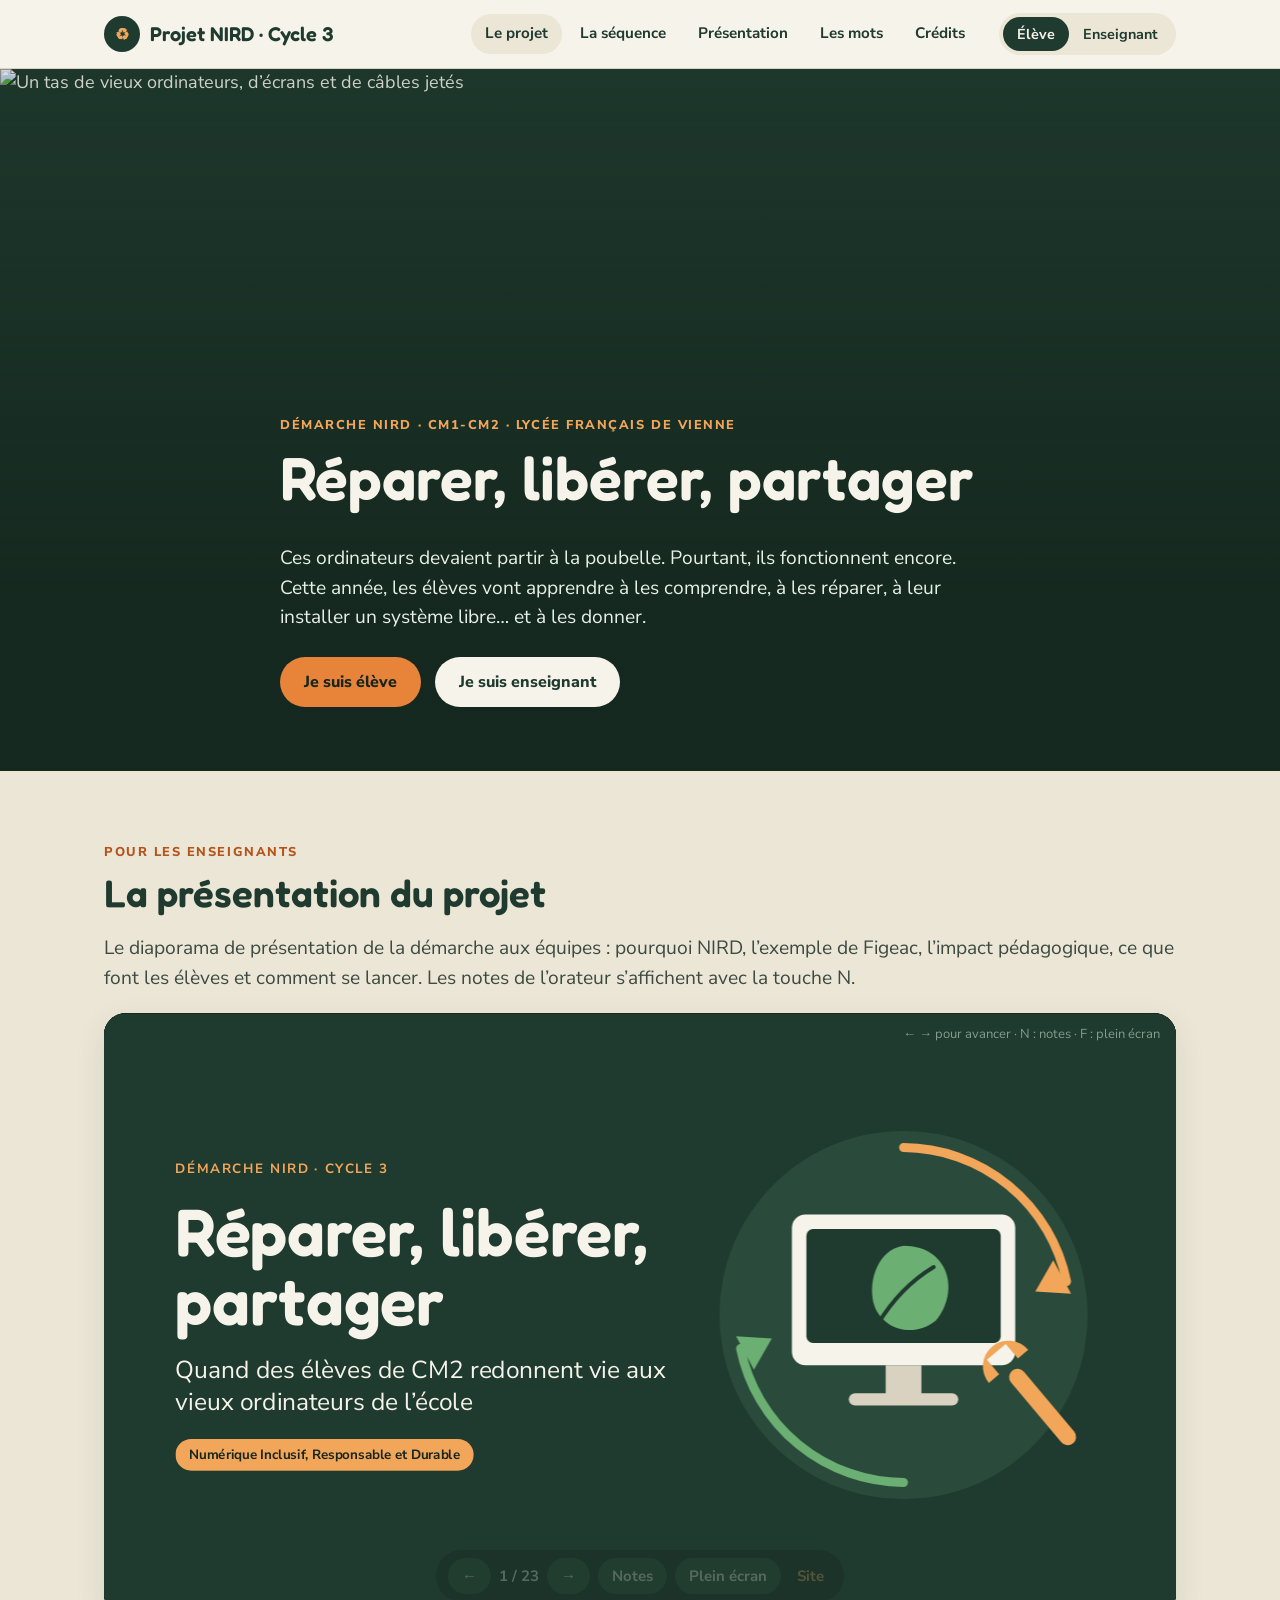
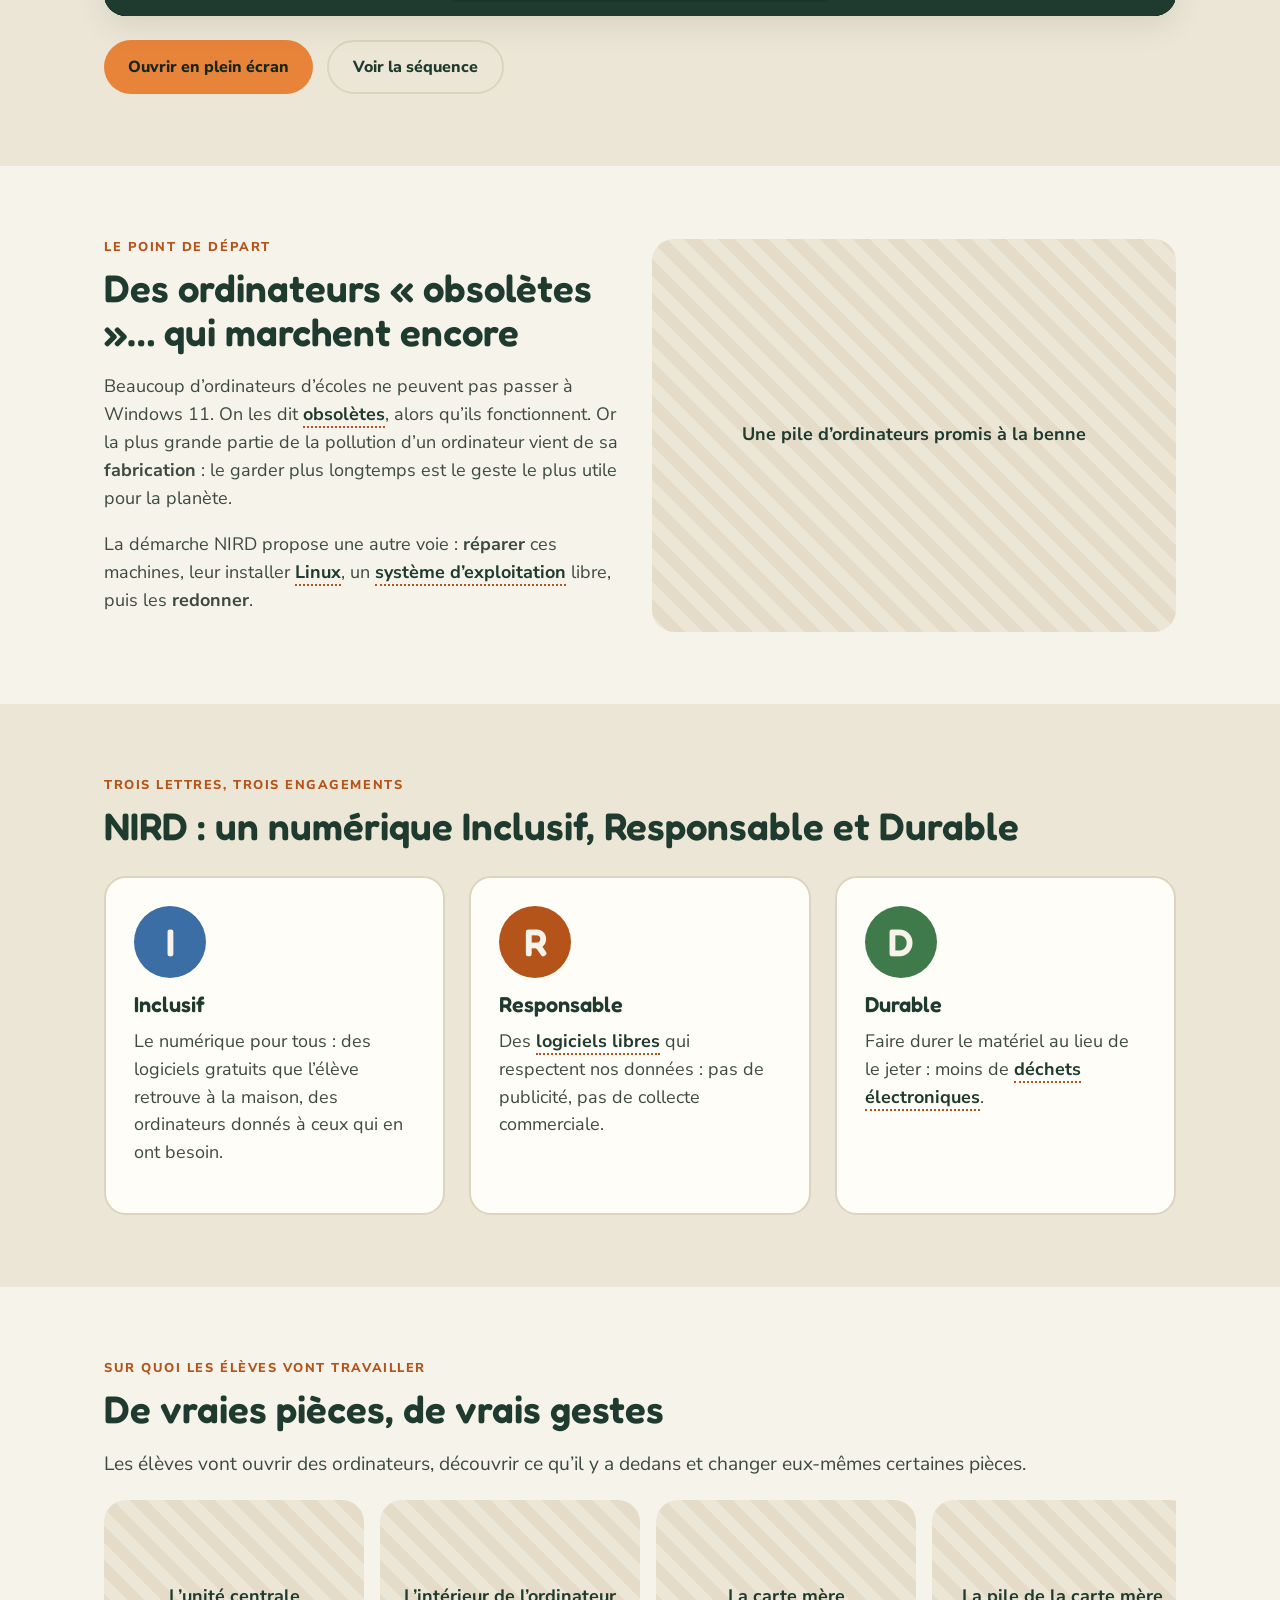
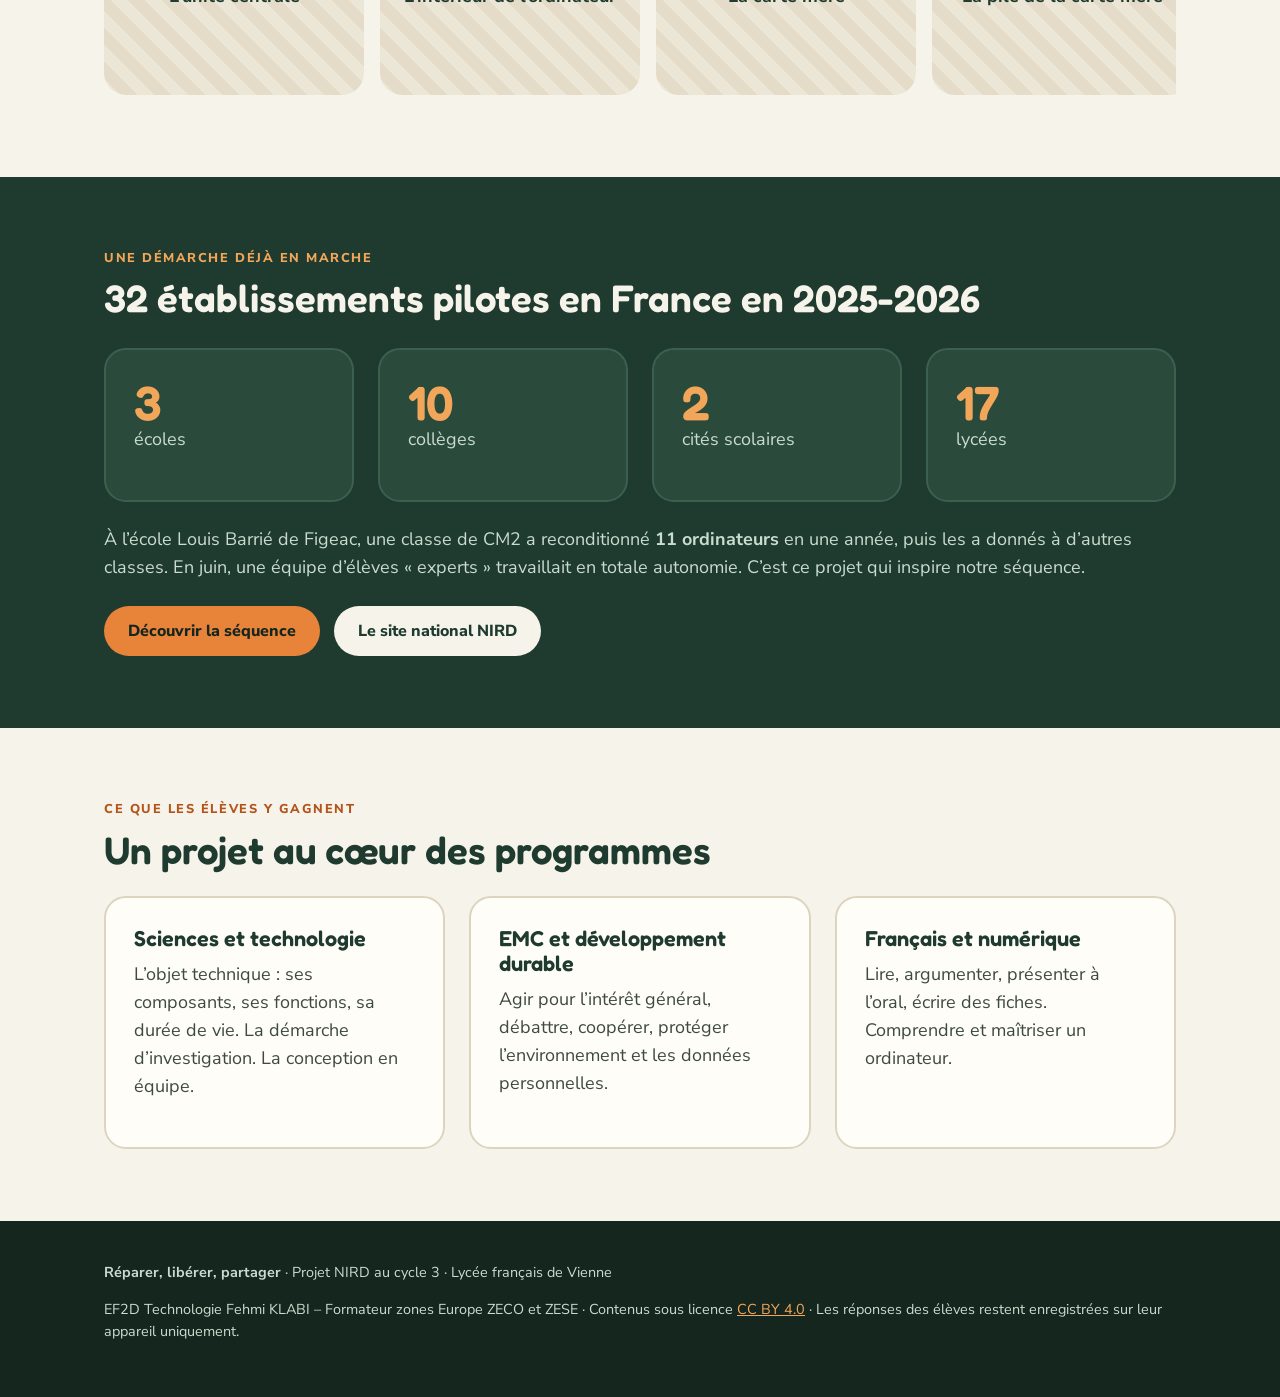
==== commit a34e1d36: "Pied de page : formateur zones Europe ZECO et ZESE ; emplacement des logos AEFE et LFV Co-Authored-B" ====
--- a/index.html
+++ b/index.html
@@ -14,6 +14,7 @@
 <header class="topbar">
   <div class="wrap">
     <a class="brand" href="#accueil"><span class="dot">♻</span><span class="brand-txt">Projet NIRD · Cycle 3</span></a>
+    <div class="logos"><img src="assets/logo-aefe.png" alt="AEFE" onerror="this.remove()"><img src="assets/logo-lfv.png" alt="Lycée Français de Vienne" onerror="this.remove()"></div>
     <nav class="nav">
       <a href="#accueil">Le projet</a>
       <a href="#sequence">La séquence</a>
@@ -131,7 +132,7 @@
   <div class="s-head"><div class="wrap">
     <p class="eyebrow">La séquence</p>
     <h1>14 séances, de novembre à juin</h1>
-    <p>Chaque séance dure environ une heure. Les séances 1 à 10 sont prêtes ; les suivantes arrivent bientôt.</p>
+    <p>Chaque séance dure environ une heure. Les 14 séances sont prêtes, avec une fiche élève et un guide enseignant pour chacune.</p>
     <div class="s-meta"><span>CM1-CM2</span><span>≈ 1 h par séance</span><span>5 phases</span></div>
   </div></div>
   <div class="wrap">
@@ -164,10 +165,10 @@
 
     <div class="phase-title"><span>Phase 5</span><h2 style="margin:0">Agir pour les autres</h2></div>
     <div class="grid g2" style="margin-bottom:60px">
-      <div class="card seance soon"><div class="num">11</div><div><h3>Atelier de reconditionnement</h3><p>Remettre en état un lot de machines et documenter.</p><span class="tag">Bientôt</span></div></div>
-      <div class="card seance soon"><div class="num">12</div><div><h3>Préparer la présentation</h3><p>Construire l’exposé pour ceux qui recevront les ordinateurs.</p><span class="tag">Bientôt</span></div></div>
-      <div class="card seance soon"><div class="num">13</div><div><h3>Livrer et présenter</h3><p>Installer les postes, présenter son travail.</p><span class="tag">Bientôt</span></div></div>
-      <div class="card seance soon"><div class="num">14</div><div><h3>Bilan et prolongement</h3><p>Faire le bilan, découvrir la programmation.</p><span class="tag">Bientôt</span></div></div>
+      <a class="card seance" href="#seance-11"><div class="num">11</div><div><h3>Atelier de reconditionnement</h3><p>Remettre en état un lot de machines et documenter.</p><span class="tag ok">Prête</span></div></a>
+      <a class="card seance" href="#seance-12"><div class="num">12</div><div><h3>Préparer la présentation</h3><p>Construire l’exposé pour ceux qui recevront les ordinateurs.</p><span class="tag ok">Prête</span></div></a>
+      <a class="card seance" href="#seance-13"><div class="num">13</div><div><h3>Livrer et présenter</h3><p>Installer les postes, présenter son travail.</p><span class="tag ok">Prête</span></div></a>
+      <a class="card seance" href="#seance-14"><div class="num">14</div><div><h3>Bilan et prolongement</h3><p>Faire le bilan, découvrir la programmation.</p><span class="tag ok">Prête</span></div></a>
     </div>
   </div>
 </div>
@@ -1659,7 +1660,503 @@
         </div>
       </div>
     </div>
-    <div class="s-nav no-print"><a class="btn ghost" href="#seance-9">← Séance 9</a><a class="btn primary" href="#sequence">La séquence →</a></div>
+    <div class="s-nav no-print"><a class="btn ghost" href="#seance-9">← Séance 9</a><a class="btn primary" href="#seance-11">Séance 11 →</a></div>
+  </div>
+</div>
+
+<!-- ======================= SÉANCE 11 ======================= -->
+<div class="view" id="seance-11">
+  <div class="s-head"><div class="wrap">
+    <p class="eyebrow">Phase 5 · Séance 11</p>
+    <h1>Atelier de reconditionnement</h1>
+    <p>Aujourd’hui, mon équipe remet en état un lot d’ordinateurs, de plus en plus seule. Une partie de la classe répare, l’autre documente.</p>
+    <div class="s-meta"><span>⏱ 1 h</span><span>Demi-classe, groupes de 3</span><span class="only-prof">Fiche élève + guide</span></div>
+  </div></div>
+  <div class="toolbar no-print"><div class="wrap">
+    <button class="btn small primary" data-print>🖨 Imprimer</button>
+    <button class="btn small ghost" data-clear>Effacer ma fiche</button>
+    <span class="progress-txt only-eleve" style="font-weight:700"></span>
+    <span class="info"></span>
+  </div></div>
+  <div class="wrap">
+    <div class="guide only-prof">
+      <h2>Séance 11</h2>
+      <div class="grid g2">
+        <div>
+          <h3>Objectifs</h3>
+          <ul><li>Reconditionner un ordinateur en suivant les cartes missions, avec de moins en moins d’aide.</li><li>Contrôler la qualité du travail avant de déclarer une machine prête.</li><li>Documenter le travail (photos légendées, bande dessinée).</li></ul>
+          <h3>Matériel</h3>
+          <ul><li>Le lot d’ordinateurs (4 à 6 machines du même modèle si possible), un par groupe.</li><li>Le kit : tournevis, souffleurs, piles CR2032, SSD, clés USB PrimTux, autocollants NIRD.</li><li>Les cartes missions écrites en séance 10, une feuille de suivi par machine.</li><li>Une tablette ou un appareil photo par groupe ; AutoBD (dans PrimTux) pour la bande dessinée.</li></ul>
+        </div>
+        <div>
+          <h3>Déroulé</h3>
+          <ol class="timeline"><li><b>Mise en route</b><span class="min">10 min</span><br>Activité 1 : vérifier le matériel, rappeler les rôles et la sécurité.</li><li><b>Atelier, premier temps</b><span class="min">35 min</span><br>Demi-classe A : activités 2 et 4. Demi-classe B : activité 3.</li><li><b>On échange les demi-classes</b><span class="min">35 min</span><br>Les demi-classes A et B inversent leurs activités.</li><li><b>Bilan de l’atelier</b><span class="min">10 min</span><br>Ce qui a marché, ce qui a bloqué. Je retiens.</li></ol>
+        </div>
+      </div>
+      <div class="note" style="margin-top:16px"><b>Une séance qui se répète :</b> elle revient à chaque lot. À Figeac, il a fallu une demi-journée par lot, en deux temps, avec plusieurs adultes en renfort au début. Fin janvier, les élèves suivaient seuls la trame projetée ; en juin, une équipe d’« experts » reconditionnait une machine en totale autonomie.<br><br><b>Conseils de Figeac pour la première fois :</b> faire une pause après les cinq premières missions, travailler en demi-classe ou en APC, utiliser des machines identiques, répartir sur plusieurs jours.<br><br><b>Sécurité :</b> machines débranchées ; on touche le métal du boîtier ; les piles sont distribuées et récupérées par l’adulte ; le BIOS reste réglé par l’adulte tant que les élèves ne sont pas experts.<br><br><b>Le contrôle final</b> (activité 4) se fait toujours avec un adulte avant de coller l’autocollant NIRD.</div>
+      <h3 style="margin-top:24px">Liens avec les programmes</h3>
+      <div class="links-prog"><div><b>Sciences et technologie :</b> organiser le travail, fabriquer en équipe, vérifier que la solution répond au problème et la modifier si besoin (CM2) ; décrire le fonctionnement d’un objet et produire un croquis légendé (CM1).</div><div><b>EDD :</b> domaine 2, agir concrètement et collectivement pour faire durer le matériel.</div><div><b>EMC :</b> CM2, engagement, sens des responsabilités, coopération dans un projet collectif.</div><div><b>Numérique :</b> résoudre des problèmes techniques ; produire des documents multimédias (photos légendées, BD).</div><div><b>Compétences transversales :</b> autonomie, coopération, respect d’une procédure, rendre compte de son travail.</div></div>
+    </div>
+
+    <div class="fiche">
+      <div class="ident">
+        <div><label>Prénom</label><input data-id="prenom" data-k="id-prenom"></div>
+        <div><label>Classe</label><input data-id="classe" data-k="id-classe"></div>
+        <div><label>Groupe</label><input data-id="groupe" data-k="id-groupe"></div>
+        <div><label>Date</label><input data-k="s11-date"></div>
+      </div>
+      <div class="grid g2" style="align-items:center">
+        <figure class="photo"><img data-file="ATX_computer_case.jpg" data-w="900" alt="Une unité centrale ouverte"><figcaption>Au travail !</figcaption></figure>
+        <div>
+          <h2>Le grand jour</h2>
+          <p>Nous savons tout faire. Aujourd’hui, nous reconditionnons un <b>lot d’ordinateurs</b> pour notre destinataire.</p>
+          <p class="consigne">Une moitié de la classe répare, l’autre moitié <span class="mot" data-mot="documenter">documente</span>. Puis on échange.</p>
+        </div>
+      </div>
+      <h3 style="margin-top:24px">Les mots du jour <a class="allwords no-print" href="#lexique">· voir tous les mots</a></h3>
+      <div class="mots">
+        <div class="mot-card" data-ill="icon:box"><b>Lot</b>Un groupe de plusieurs ordinateurs que l’on reconditionne ensemble.</div>
+        <div class="mot-card" data-ill="icon:camera"><b>Documenter</b>Garder une trace de son travail : photos, textes, dessins.</div>
+        <div class="mot-card" data-ill="icon:check"><b>Contrôle</b>La vérification finale : l’ordinateur marche-t-il vraiment ?</div>
+        <div class="mot-card" data-ill="icon:star"><b>Autonomie</b>Savoir faire seul, sans l’aide de l’adulte.</div>
+      </div>
+      <div class="act">
+        <h3 data-ico="list"><span class="n">1</span>Avant de commencer<span class="time">5 min</span></h3>
+        <p class="consigne">Vérifiez que vous avez tout. Cochez.</p>
+        <div class="checks">
+          <label><input type="checkbox" data-k="s11-m1"> Un tournevis</label>
+          <label><input type="checkbox" data-k="s11-m2"> Un souffleur</label>
+          <label><input type="checkbox" data-k="s11-m3"> Une pile neuve (donnée par l’adulte)</label>
+          <label><input type="checkbox" data-k="s11-m4"> Un SSD</label>
+          <label><input type="checkbox" data-k="s11-m5"> La clé USB PrimTux</label>
+          <label><input type="checkbox" data-k="s11-m6"> Les cartes missions</label>
+          <label><input type="checkbox" data-k="s11-m7"> La feuille de suivi</label>
+        </div>
+        <p style="margin-top:12px"><b>Mon rôle au début de l’atelier :</b></p>
+        <div class="radios"><label><input type="radio" name="s11-role" value="photo" data-k="s11-role"> Photographe</label><label><input type="radio" name="s11-role" value="op" data-k="s11-role"> Opérateur</label><label><input type="radio" name="s11-role" value="ctrl" data-k="s11-role"> Contrôleur</label></div>
+      </div>
+
+      <div class="act">
+        <h3 data-ico="wrench"><span class="n">2</span>La feuille de suivi de notre machine<span class="time">35 min</span></h3>
+        <p><b>Machine n°</b> <input class="blank" data-k="s11-num" style="width:60px"> · <b>Pour :</b> <input class="blank" data-k="s11-pour"></p>
+        <div class="checks" style="grid-template-columns:1fr">
+          <label><input type="checkbox" data-k="s11-e1"> 1. Nettoyée (poussière soufflée)</label>
+          <label><input type="checkbox" data-k="s11-e2"> 2. Pile de la carte mère changée</label>
+          <label><input type="checkbox" data-k="s11-e3"> 3. SSD installé à la place du disque dur</label>
+          <label><input type="checkbox" data-k="s11-e4"> 4. BIOS réglé (avec l’adulte)</label>
+          <label><input type="checkbox" data-k="s11-e5"> 5. PrimTux installé</label>
+          <label><input type="checkbox" data-k="s11-e6"> 6. Mises à jour faites</label>
+        </div>
+        <p style="margin-top:12px"><b>Un problème rencontré, et comment on l’a résolu :</b></p>
+        <div class="write" data-k="s11-pb"></div>
+      </div>
+
+      <div class="act">
+        <h3 data-ico="camera"><span class="n">3</span>Je documente<span class="time">35 min</span></h3>
+        <p class="consigne">Choisissez trois photos prises par les photographes. Écrivez une légende pour chacune, avec les mots du projet.</p>
+        <table class="t">
+          <tr><th style="width:22%">Photo n°</th><th>Légende</th></tr>
+          <tr><td><div class="write short" data-k="s11-ph1"></div></td><td><div class="write short" data-k="s11-lg1"></div></td></tr>
+          <tr><td><div class="write short" data-k="s11-ph2"></div></td><td><div class="write short" data-k="s11-lg2"></div></td></tr>
+          <tr><td><div class="write short" data-k="s11-ph3"></div></td><td><div class="write short" data-k="s11-lg3"></div></td></tr>
+        </table>
+        <p style="margin-top:14px"><b>Une case de bande dessinée :</b> dessine une étape du reconditionnement, avec une bulle qui l’explique. (Vous pourrez ensuite la refaire avec AutoBD.)</p>
+        <div class="draw" data-k="s11-bd"></div>
+      </div>
+
+      <div class="act">
+        <h3 data-ico="check"><span class="n">4</span>Le contrôle final<span class="time">10 min</span></h3>
+        <p class="consigne">Avec l’adulte, le contrôleur teste la machine.</p>
+        <div class="checks">
+          <label><input type="checkbox" data-k="s11-c1"> L’ordinateur démarre sur PrimTux</label>
+          <label><input type="checkbox" data-k="s11-c2"> La date et l’heure sont justes</label>
+          <label><input type="checkbox" data-k="s11-c3"> Le clavier écrit les bonnes lettres</label>
+          <label><input type="checkbox" data-k="s11-c4"> La souris fonctionne</label>
+          <label><input type="checkbox" data-k="s11-c5"> L’écran affiche bien l’image</label>
+        </div>
+        <p style="margin-top:12px">Machine prête ? On colle l’autocollant NIRD !</p>
+        <div class="radios"><label><input type="radio" name="s11-ok" value="oui" data-k="s11-ok"> Oui, elle est prête</label><label><input type="radio" name="s11-ok" value="non" data-k="s11-ok"> Pas encore : il reste à faire…</label></div>
+        <div class="write short" data-k="s11-reste"></div>
+      </div>
+
+      <div class="retiens" data-check>
+        <h3 data-ico="bookmark">Je retiens</h3>
+        <p>Avant de donner une machine, le <input class="blank" data-k="s11-t1" data-answer="contrôleur|controleur" placeholder="………"> vérifie qu’elle <input class="blank" data-k="s11-t2" data-answer="fonctionne|marche|démarre|demarre" placeholder="………">. Pendant l’atelier, les rôles tournent pour que chacun apprenne tout.</p>
+        <button class="btn small ghost no-print" data-check-btn>Vérifier mes réponses</button>
+        <div class="feedback"></div>
+      </div>
+
+      <div class="act">
+        <h3 data-ico="star">Mon bilan</h3>
+        <p>Aujourd’hui, j’ai eu besoin de l’adulte :</p>
+        <div class="radios"><label><input type="radio" name="s11-b" value="souvent" data-k="s11-b"> souvent</label><label><input type="radio" name="s11-b" value="parfois" data-k="s11-b"> parfois</label><label><input type="radio" name="s11-b" value="jamais" data-k="s11-b"> jamais : je suis presque expert !</label></div>
+      </div>
+    </div>
+    <div class="s-nav no-print"><a class="btn ghost" href="#seance-10">← Séance 10</a><a class="btn primary" href="#seance-12">Séance 12 →</a></div>
+  </div>
+</div>
+
+<!-- ======================= SÉANCE 12 ======================= -->
+<div class="view" id="seance-12">
+  <div class="s-head"><div class="wrap">
+    <p class="eyebrow">Phase 5 · Séance 12</p>
+    <h1>Préparer la présentation</h1>
+    <p>Aujourd’hui, nous préparons l’exposé que nous ferons à ceux qui vont recevoir nos ordinateurs.</p>
+    <div class="s-meta"><span>⏱ 1 h</span><span>Par groupes de 3</span><span class="only-prof">Fiche élève + guide</span></div>
+  </div></div>
+  <div class="toolbar no-print"><div class="wrap">
+    <button class="btn small primary" data-print>🖨 Imprimer</button>
+    <button class="btn small ghost" data-clear>Effacer ma fiche</button>
+    <span class="progress-txt only-eleve" style="font-weight:700"></span>
+    <span class="info"></span>
+  </div></div>
+  <div class="wrap">
+    <div class="guide only-prof">
+      <h2>Séance 12</h2>
+      <div class="grid g2">
+        <div>
+          <h3>Objectifs</h3>
+          <ul><li>Préparer un exposé oral adapté à un public.</li><li>Expliquer le fonctionnement d’un objet et la démarche du projet avec un vocabulaire précis.</li><li>S’entraîner et s’évaluer à l’aide de critères.</li></ul>
+          <h3>Matériel</h3>
+          <ul><li>Les photos prises pendant les ateliers, les bandes dessinées.</li><li>Un ordinateur sous PrimTux pour préparer la démonstration d’un logiciel.</li><li>La fiche élève.</li></ul>
+        </div>
+        <div>
+          <h3>Déroulé</h3>
+          <ol class="timeline"><li><b>Notre public</b><span class="min">5 min</span><br>Activité 1.</li><li><b>La carte mentale</b><span class="min">15 min</span><br>Activité 2.</li><li><b>Le plan de l’exposé</b><span class="min">15 min</span><br>Activité 3, puis activité 5 : le logiciel à montrer.</li><li><b>Entraînement</b><span class="min">20 min</span><br>Activité 4 : chaque groupe passe devant un autre groupe, qui l’évalue avec la grille.</li><li><b>Je retiens</b><span class="min">5 min</span><br></li></ol>
+        </div>
+      </div>
+      <div class="note" style="margin-top:16px"><b>Comment ça s’est passé à Figeac :</b> les élèves ont préparé leur exposé avec une carte mentale. Le jour de la livraison, ils présentaient par groupes de trois pendant que trois autres élèves installaient l’ordinateur dans la classe. Des CM2 ont par exemple présenté aux CE1 un logiciel de la suite GCompris.<br><br><b>Choisir le logiciel selon le public :</b> GCompris pour des plus jeunes (lecture, calcul, souris) ; un logiciel de dessin ou de traitement de texte pour des camarades ; la démarche et les chiffres de la séance 6 pour des adultes.<br><br><b>Durée visée :</b> 3 à 5 minutes par groupe.</div>
+      <h3 style="margin-top:24px">Liens avec les programmes</h3>
+      <div class="links-prog"><div><b>Sciences et technologie :</b> expliquer le fonctionnement d’un objet à l’oral ou à l’écrit (CM1) ; mobiliser un vocabulaire précis.</div><div><b>EDD :</b> domaine 2, sensibiliser les autres à la durée de vie du matériel.</div><div><b>EMC :</b> s’exprimer en public en respectant son auditoire ; coopérer.</div><div><b>Numérique :</b> développer un document multimédia (support avec photos).</div><div><b>Compétences transversales :</b> langage oral préparé, synthèse, adaptation au destinataire.</div></div>
+    </div>
+
+    <div class="fiche">
+      <div class="ident">
+        <div><label>Prénom</label><input data-id="prenom" data-k="id-prenom"></div>
+        <div><label>Classe</label><input data-id="classe" data-k="id-classe"></div>
+        <div><label>Groupe</label><input data-id="groupe" data-k="id-groupe"></div>
+        <div><label>Date</label><input data-k="s12-date"></div>
+      </div>
+      <h2>La mission</h2>
+      <p class="consigne">Nous allons livrer nos ordinateurs. Il faudra expliquer à notre <span class="mot" data-mot="public">public</span> ce que nous avons fait, et lui montrer comment se servir de PrimTux.</p>
+      <h3 style="margin-top:24px">Les mots du jour <a class="allwords no-print" href="#lexique">· voir tous les mots</a></h3>
+      <div class="mots">
+        <div class="mot-card" data-ill="icon:users"><b>Public</b>Les personnes qui écoutent notre exposé.</div>
+        <div class="mot-card" data-ill="icon:chat"><b>Exposé</b>Une présentation orale, préparée, devant un public.</div>
+        <div class="mot-card" data-ill="icon:layers"><b>Carte mentale</b>Un schéma avec une idée au centre et des branches pour les idées liées.</div>
+        <div class="mot-card" data-ill="icon:camera"><b>Support</b>Les photos, objets ou affiches que l’on montre pendant l’exposé.</div>
+      </div>
+      <div class="act">
+        <h3 data-ico="users"><span class="n">1</span>Notre public<span class="time">5 min</span></h3>
+        <p>Nous allons présenter à :</p>
+        <div class="radios"><label><input type="radio" name="s12-pub" value="petits" data-k="s12-pub"> des élèves plus jeunes</label><label><input type="radio" name="s12-pub" value="pairs" data-k="s12-pub"> des élèves de notre âge</label><label><input type="radio" name="s12-pub" value="adultes" data-k="s12-pub"> des adultes</label></div>
+        <p style="margin-top:12px"><b>Ce qu’ils savent sans doute déjà :</b></p><div class="write short" data-k="s12-a1"></div>
+        <p style="margin-top:10px"><b>Ce qu’ils doivent comprendre après notre exposé :</b></p><div class="write short" data-k="s12-a2"></div>
+      </div>
+
+      <div class="act">
+        <h3 data-ico="layers"><span class="n">2</span>Notre carte mentale<span class="time">15 min</span></h3>
+        <p class="consigne">Écris « Notre projet » au centre, puis trace des branches : pourquoi on répare, les étapes, PrimTux, ce qu’on a appris.</p>
+        <div class="draw" data-k="s12-carte"></div>
+      </div>
+
+      <div class="act">
+        <h3 data-ico="list"><span class="n">3</span>Le plan de notre exposé<span class="time">15 min</span></h3>
+        <table class="t">
+          <tr><th style="width:24%">Partie</th><th style="width:16%">Qui parle ?</th><th>Ce qu’on dit</th><th style="width:22%">Ce qu’on montre</th></tr>
+          <tr><td><b>Introduction : qui sommes-nous ?</b></td><td><div class="write short" data-k="s12-q1"></div></td><td><div class="write short" data-k="s12-c1"></div></td><td><div class="write short" data-k="s12-m1"></div></td></tr>
+          <tr><td><b>Pourquoi nous réparons des ordinateurs</b></td><td><div class="write short" data-k="s12-q2"></div></td><td><div class="write short" data-k="s12-c2"></div></td><td><div class="write short" data-k="s12-m2"></div></td></tr>
+          <tr><td><b>Comment nous avons fait</b></td><td><div class="write short" data-k="s12-q3"></div></td><td><div class="write short" data-k="s12-c3"></div></td><td><div class="write short" data-k="s12-m3"></div></td></tr>
+          <tr><td><b>Le logiciel que nous vous montrons</b></td><td><div class="write short" data-k="s12-q4"></div></td><td><div class="write short" data-k="s12-c4"></div></td><td><div class="write short" data-k="s12-m4"></div></td></tr>
+          <tr><td><b>Conclusion</b></td><td><div class="write short" data-k="s12-q5"></div></td><td><div class="write short" data-k="s12-c5"></div></td><td><div class="write short" data-k="s12-m5"></div></td></tr>
+        </table>
+      </div>
+
+      <div class="act">
+        <h3 data-ico="chat"><span class="n">4</span>Je m’entraîne<span class="time">20 min</span></h3>
+        <p class="consigne">Présentez votre exposé à un autre groupe. Il coche ce que vous réussissez.</p>
+        <div class="checks">
+          <label><input type="checkbox" data-k="s12-g1"> Je parle fort et clairement</label>
+          <label><input type="checkbox" data-k="s12-g2"> Je regarde le public</label>
+          <label><input type="checkbox" data-k="s12-g3"> J’utilise les mots du projet</label>
+          <label><input type="checkbox" data-k="s12-g4"> Je montre des photos ou des objets</label>
+          <label><input type="checkbox" data-k="s12-g5"> Nous respectons le temps (3 à 5 minutes)</label>
+        </div>
+        <p style="margin-top:12px"><b>Un conseil reçu pour s’améliorer :</b></p><div class="write short" data-k="s12-cons"></div>
+      </div>
+
+      <div class="act">
+        <h3 data-ico="cap"><span class="n">5</span>Le logiciel que nous montrons<span class="time">10 min</span></h3>
+        <p><b>Nom du logiciel :</b></p><div class="write short" data-k="s12-log"></div>
+        <p style="margin-top:10px"><b>À quoi il sert :</b></p><div class="write short" data-k="s12-serv"></div>
+        <p style="margin-top:10px"><b>Comment on l’ouvre (les étapes) :</b></p><div class="write" data-k="s12-ouv"></div>
+      </div>
+
+      <div class="retiens" data-check>
+        <h3 data-ico="bookmark">Je retiens</h3>
+        <p>Pour réussir un exposé, je m’adapte à mon <input class="blank" data-k="s12-t1" data-answer="public" placeholder="………">, je parle <input class="blank" data-k="s12-t2" data-answer="fort|clairement|lentement" placeholder="………"> et je montre des <input class="blank" data-k="s12-t3" data-answer="photos|images|objets" placeholder="………"> pour aider à comprendre.</p>
+        <button class="btn small ghost no-print" data-check-btn>Vérifier mes réponses</button>
+        <div class="feedback"></div>
+      </div>
+
+      <div class="act">
+        <h3 data-ico="star">Mon bilan</h3>
+        <p>Je me sens prêt pour l’exposé :</p>
+        <div class="radios">
+          <label><input type="radio" name="s12-b" value="oui" data-k="s12-b"> Oui</label>
+          <label><input type="radio" name="s12-b" value="un peu" data-k="s12-b"> Un peu</label>
+          <label><input type="radio" name="s12-b" value="pas encore" data-k="s12-b"> Pas encore</label>
+        </div>
+      </div>
+    </div>
+    <div class="s-nav no-print"><a class="btn ghost" href="#seance-11">← Séance 11</a><a class="btn primary" href="#seance-13">Séance 13 →</a></div>
+  </div>
+</div>
+
+<!-- ======================= SÉANCE 13 ======================= -->
+<div class="view" id="seance-13">
+  <div class="s-head"><div class="wrap">
+    <p class="eyebrow">Phase 5 · Séance 13</p>
+    <h1>Livrer et présenter</h1>
+    <p>C’est le jour de la livraison ! J’installe les ordinateurs chez notre destinataire et je présente notre travail.</p>
+    <div class="s-meta"><span>⏱ 1 h</span><span>Par groupes de 3</span><span class="only-prof">Fiche élève + guide</span></div>
+  </div></div>
+  <div class="toolbar no-print"><div class="wrap">
+    <button class="btn small primary" data-print>🖨 Imprimer</button>
+    <button class="btn small ghost" data-clear>Effacer ma fiche</button>
+    <span class="progress-txt only-eleve" style="font-weight:700"></span>
+    <span class="info"></span>
+  </div></div>
+  <div class="wrap">
+    <div class="guide only-prof">
+      <h2>Séance 13</h2>
+      <div class="grid g2">
+        <div>
+          <h3>Objectifs</h3>
+          <ul><li>Vérifier que la solution répond au besoin de l’utilisateur.</li><li>Présenter son travail à l’oral devant un vrai public.</li><li>Prendre conscience de l’utilité de son travail pour les autres.</li></ul>
+          <h3>Matériel</h3>
+          <ul><li>Les ordinateurs prêts, avec écrans, claviers, souris et câbles.</li><li>Une fiche d’utilisation simple à laisser avec chaque ordinateur.</li><li>Les supports d’exposé (photos, BD).</li><li>Si besoin : l’accord du service informatique pour brancher les postes sur le réseau.</li></ul>
+        </div>
+        <div>
+          <h3>Déroulé</h3>
+          <ol class="timeline"><li><b>Avant de partir</b><span class="min">10 min</span><br>Activité 1 : vérifier, emballer, répartir les rôles.</li><li><b>Installation et exposés</b><span class="min">30 à 45 min</span><br>Activités 2 et 3, chez le destinataire. Les installateurs branchent pendant que les présentateurs parlent.</li><li><b>Retour en classe</b><span class="min">15 min</span><br>Activités 4 et 5.</li><li><b>Je retiens</b><span class="min">5 min</span><br></li></ol>
+        </div>
+      </div>
+      <div class="note" style="margin-top:16px"><b>Organisation éprouvée à Figeac :</b> la livraison a lieu la semaine qui suit le reconditionnement. Les élèves transportent le matériel, présentent par groupes de trois avec des photos, pendant que trois autres installent l’ordinateur.<br><br><b>Au Lycée français de Vienne :</b> si le destinataire est dans l’établissement (une autre classe, le CDI), pas besoin de sortie ; vérifier à l’avance avec le service informatique l’intégration au réseau. Pour toute photo diffusée, s’assurer des autorisations de droit à l’image.<br><br><b>La fiche d’utilisation</b> à laisser peut tenir sur une page : comment allumer, comment éteindre, deux logiciels à découvrir, qui contacter en cas de souci.</div>
+      <h3 style="margin-top:24px">Liens avec les programmes</h3>
+      <div class="links-prog"><div><b>Sciences et technologie :</b> vérifier que la solution répond au besoin de l’utilisateur (CM2).</div><div><b>EDD :</b> domaine 4, l’équité et la solidarité : un ordinateur pour ceux qui en ont besoin.</div><div><b>EMC :</b> CM1, agir pour l’intérêt général ; CM2, participer à un projet collectif.</div><div><b>Numérique :</b> accompagner d’autres utilisateurs dans la prise en main d’un ordinateur.</div><div><b>Compétences transversales :</b> oral devant un public, sentiment d’utilité, estime de soi.</div></div>
+    </div>
+
+    <div class="fiche">
+      <div class="ident">
+        <div><label>Prénom</label><input data-id="prenom" data-k="id-prenom"></div>
+        <div><label>Classe</label><input data-id="classe" data-k="id-classe"></div>
+        <div><label>Groupe</label><input data-id="groupe" data-k="id-groupe"></div>
+        <div><label>Date</label><input data-k="s13-date"></div>
+      </div>
+      <div class="grid g2" style="align-items:center">
+        <figure class="photo contain"><img data-file="HP_ProDesk_600_G1_Tower_PC-001.jpg" data-w="500" alt="Une unité centrale prête à être livrée"><figcaption>Une machine prête, avec son autocollant NIRD</figcaption></figure>
+        <div>
+          <h2>Le jour J</h2>
+          <p>Nos ordinateurs ont été réparés, nettoyés, installés et contrôlés. Aujourd’hui, nous les <b>donnons</b>.</p>
+          <p class="consigne">Les installateurs branchent les ordinateurs pendant que les présentateurs expliquent notre travail.</p>
+        </div>
+      </div>
+      <div class="act">
+        <h3 data-ico="list"><span class="n">1</span>Avant de partir<span class="time">10 min</span></h3>
+        <div class="checks">
+          <label><input type="checkbox" data-k="s13-p1"> Chaque ordinateur a son autocollant NIRD</label>
+          <label><input type="checkbox" data-k="s13-p2"> Les câbles sont rangés avec chaque machine</label>
+          <label><input type="checkbox" data-k="s13-p3"> La fiche d’utilisation est prête</label>
+          <label><input type="checkbox" data-k="s13-p4"> Notre exposé et nos photos sont prêts</label>
+        </div>
+        <p style="margin-top:12px"><b>Mon rôle aujourd’hui :</b></p>
+        <div class="radios"><label><input type="radio" name="s13-role" value="install" data-k="s13-role"> Installateur</label><label><input type="radio" name="s13-role" value="present" data-k="s13-role"> Présentateur</label><label><input type="radio" name="s13-role" value="reporter" data-k="s13-role"> Reporter (photos)</label></div>
+      </div>
+
+      <div class="act">
+        <h3 data-ico="plug"><span class="n">2</span>L’installation<span class="time">15 min</span></h3>
+        <p class="consigne">Chez le destinataire, les installateurs cochent chaque étape.</p>
+        <div class="checks">
+          <label><input type="checkbox" data-k="s13-i1"> Brancher l’écran, le clavier, la souris et l’alimentation</label>
+          <label><input type="checkbox" data-k="s13-i2"> Allumer et vérifier que PrimTux démarre</label>
+          <label><input type="checkbox" data-k="s13-i3"> Ouvrir un logiciel pour tester</label>
+          <label><input type="checkbox" data-k="s13-i4"> Montrer comment éteindre correctement</label>
+        </div>
+      </div>
+
+      <div class="act">
+        <h3 data-ico="chat"><span class="n">3</span>Notre exposé<span class="time">15 min</span></h3>
+        <p class="consigne">Après l’exposé, notez les questions du public et vos réponses.</p>
+        <table class="t">
+          <tr><th style="width:50%">Une question qu’on nous a posée</th><th>Notre réponse</th></tr>
+          <tr><td><div class="write" data-k="s13-q1"></div></td><td><div class="write" data-k="s13-r1"></div></td></tr>
+          <tr><td><div class="write" data-k="s13-q2"></div></td><td><div class="write" data-k="s13-r2"></div></td></tr>
+        </table>
+      </div>
+
+      <div class="act">
+        <h3 data-ico="heart"><span class="n">4</span>Ce que j’ai ressenti<span class="time">5 min</span></h3>
+        <p>Pendant la livraison, je me suis senti :</p>
+        <div class="checks">
+          <label><input type="checkbox" data-k="s13-f1"> fier</label>
+          <label><input type="checkbox" data-k="s13-f2"> utile</label>
+          <label><input type="checkbox" data-k="s13-f3"> stressé</label>
+          <label><input type="checkbox" data-k="s13-f4"> content</label>
+          <label><input type="checkbox" data-k="s13-f5"> autre</label>
+        </div>
+        <p style="margin-top:12px"><b>Pourquoi ?</b></p><div class="write short" data-k="s13-pq"></div>
+      </div>
+
+      <div class="act">
+        <h3 data-ico="bulb"><span class="n">5</span>Retour en classe<span class="time">10 min</span></h3>
+        <table class="t">
+          <tr><th style="width:50%">Ce qui a bien marché</th><th>Ce qu’on améliore la prochaine fois</th></tr>
+          <tr><td><div class="write" data-k="s13-b1"></div></td><td><div class="write" data-k="s13-m1"></div></td></tr>
+        </table>
+      </div>
+
+      <div class="retiens" data-check>
+        <h3 data-ico="bookmark">Je retiens</h3>
+        <p>Donner un ordinateur reconditionné, c’est <input class="blank" data-k="s13-t1" data-answer="aider|partager|être solidaire|etre solidaire|donner" placeholder="………"> les autres et c’est bon pour la <input class="blank" data-k="s13-t2" data-answer="planète|planete|terre|nature" placeholder="………"> : on évite de fabriquer un appareil neuf.</p>
+        <button class="btn small ghost no-print" data-check-btn>Vérifier mes réponses</button>
+        <div class="feedback"></div>
+      </div>
+
+      <div class="act">
+        <h3 data-ico="star">Mon bilan</h3>
+        <p>Je suis content de ce que nous avons donné :</p>
+        <div class="radios">
+          <label><input type="radio" name="s13-b" value="oui" data-k="s13-b"> Oui</label>
+          <label><input type="radio" name="s13-b" value="un peu" data-k="s13-b"> Un peu</label>
+          <label><input type="radio" name="s13-b" value="pas encore" data-k="s13-b"> Pas encore</label>
+        </div>
+      </div>
+    </div>
+    <div class="s-nav no-print"><a class="btn ghost" href="#seance-12">← Séance 12</a><a class="btn primary" href="#seance-14">Séance 14 →</a></div>
+  </div>
+</div>
+
+<!-- ======================= SÉANCE 14 ======================= -->
+<div class="view" id="seance-14">
+  <div class="s-head"><div class="wrap">
+    <p class="eyebrow">Phase 5 · Séance 14</p>
+    <h1>Bilan et prolongement</h1>
+    <p>Aujourd’hui, je fais le bilan de notre année, je mesure ce que j’ai appris, et je découvre la programmation avec Scratch.</p>
+    <div class="s-meta"><span>⏱ 1 h</span><span>Seul, puis en binômes</span><span class="only-prof">Fiche élève + guide</span></div>
+  </div></div>
+  <div class="toolbar no-print"><div class="wrap">
+    <button class="btn small primary" data-print>🖨 Imprimer</button>
+    <button class="btn small ghost" data-clear>Effacer ma fiche</button>
+    <span class="progress-txt only-eleve" style="font-weight:700"></span>
+    <span class="info"></span>
+  </div></div>
+  <div class="wrap">
+    <div class="guide only-prof">
+      <h2>Séance 14</h2>
+      <div class="grid g2">
+        <div>
+          <h3>Objectifs</h3>
+          <ul><li>Faire le bilan du projet et s’autopositionner sur les compétences travaillées.</li><li>Présenter le bilan à un public.</li><li>Découvrir la programmation par blocs : associer un bloc à son effet, repérer une boucle et une condition.</li></ul>
+          <h3>Matériel</h3>
+          <ul><li>Les traces de l’année (fiches, photos, BD).</li><li>Des ordinateurs sous PrimTux avec Scratch.</li><li>La fiche élève.</li></ul>
+        </div>
+        <div>
+          <h3>Déroulé</h3>
+          <ol class="timeline"><li><b>Notre année en chiffres</b><span class="min">10 min</span><br>Activité 1, collectivement.</li><li><b>Mon autopositionnement</b><span class="min">10 min</span><br>Activité 2, seul.</li><li><b>Ce que je retiens de l’année</b><span class="min">10 min</span><br>Activité 3.</li><li><b>Découvrir Scratch</b><span class="min">25 min</span><br>Activité 4, en binômes.</li><li><b>Un conseil pour l’an prochain</b><span class="min">5 min</span><br>Activité 5.</li></ol>
+        </div>
+      </div>
+      <div class="note" style="margin-top:16px"><b>Valoriser le bilan :</b> à Figeac, les CM2 ont présenté seuls leur bilan pendant une quinzaine de minutes, en répondant aux questions, sans intervention de l’enseignant. Pistes de public : la direction, les familles, une classe de 6e dans le cadre du conseil école-collège.<br><br><b>Pourquoi Scratch :</b> le reconditionnement ne travaille pas les objectifs de programmation du programme de sciences et technologie (associer un bloc à son effet en CM1 ; repérer boucles et conditions en CM2). Scratch, déjà installé dans PrimTux, permet de les aborder sur les machines que les élèves ont eux-mêmes réparées.<br><br><b>Corrigé de l’activité 4 :</b> « quand le drapeau vert est cliqué » → le programme démarre ; « avancer de 10 pas » → le personnage se déplace ; « répéter 10 fois » → les blocs à l’intérieur recommencent 10 fois (une boucle) ; « si… alors » → les blocs ne s’exécutent que si la condition est vraie (une condition).</div>
+      <h3 style="margin-top:24px">Liens avec les programmes</h3>
+      <div class="links-prog"><div><b>Sciences et technologie :</b> associer chaque bloc à son effet observable (CM1) ; repérer les boucles et les conditions dans un programme par blocs, tester et améliorer un programme (CM2).</div><div><b>EDD :</b> relier les enjeux du développement durable à des actions individuelles et collectives.</div><div><b>EMC :</b> porter un regard réflexif sur son engagement.</div><div><b>Numérique :</b> programmer avec un langage par blocs.</div><div><b>Compétences transversales :</b> s’autopositionner, expliquer ses apprentissages, présenter un bilan.</div></div>
+    </div>
+
+    <div class="fiche">
+      <div class="ident">
+        <div><label>Prénom</label><input data-id="prenom" data-k="id-prenom"></div>
+        <div><label>Classe</label><input data-id="classe" data-k="id-classe"></div>
+        <div><label>Groupe</label><input data-id="groupe" data-k="id-groupe"></div>
+        <div><label>Date</label><input data-k="s14-date"></div>
+      </div>
+      <h2>Le bilan de notre année</h2>
+      <p class="consigne">Qu’avons-nous appris ? Qu’avons-nous donné ? Et maintenant, que peut-on faire avec ces ordinateurs ?</p>
+      <h3 style="margin-top:24px">Les mots du jour <a class="allwords no-print" href="#lexique">· voir tous les mots</a></h3>
+      <div class="mots">
+        <div class="mot-card" data-ill="icon:code"><b>Programme</b>Une suite d’instructions, dans l’ordre, qui dit à l’ordinateur ce qu’il doit faire.</div>
+        <div class="mot-card" data-ill="icon:code"><b>Scratch</b>Un logiciel pour programmer avec des blocs, comme un puzzle. Il est dans PrimTux.</div>
+        <div class="mot-card" data-ill="icon:refresh"><b>Boucle</b>Un bloc qui fait répéter des instructions plusieurs fois.</div>
+        <div class="mot-card" data-ill="icon:question"><b>Condition</b>Un bloc « si… alors » : les instructions ne s’exécutent que si c’est vrai.</div>
+      </div>
+      <div class="act">
+        <h3 data-ico="star"><span class="n">1</span>Notre année en chiffres<span class="time">10 min</span></h3>
+        <table class="t">
+          <tr><th style="width:60%">Ce que nous avons fait</th><th>Combien ?</th></tr>
+          <tr><td><b>Ordinateurs reconditionnés</b></td><td><div class="write short" data-k="s14-n1"></div></td></tr>
+          <tr><td><b>Piles changées</b></td><td><div class="write short" data-k="s14-n2"></div></td></tr>
+          <tr><td><b>SSD installés</b></td><td><div class="write short" data-k="s14-n3"></div></td></tr>
+          <tr><td><b>Destinataires (classes, personnes…)</b></td><td><div class="write short" data-k="s14-n4"></div></td></tr>
+        </table>
+      </div>
+
+      <div class="act">
+        <h3 data-ico="check"><span class="n">2</span>Mon autopositionnement<span class="time">10 min</span></h3>
+        <table class="t">
+          <tr><th style="width:52%">Compétence</th><th>Je sais le faire…</th></tr>
+          <tr><td>Je sais nommer les pièces d’un ordinateur et dire à quoi elles servent.</td><td><div class="radios"><label><input type="radio" name="s14-c1" value="seul" data-k="s14-c1"> seul</label><label><input type="radio" name="s14-c1" value="aide" data-k="s14-c1"> avec de l’aide</label><label><input type="radio" name="s14-c1" value="pas" data-k="s14-c1"> pas encore</label></div></td></tr>
+          <tr><td>Je sais expliquer pourquoi il vaut mieux réparer que racheter.</td><td><div class="radios"><label><input type="radio" name="s14-c2" value="seul" data-k="s14-c2"> seul</label><label><input type="radio" name="s14-c2" value="aide" data-k="s14-c2"> avec de l’aide</label><label><input type="radio" name="s14-c2" value="pas" data-k="s14-c2"> pas encore</label></div></td></tr>
+          <tr><td>Je sais changer la pile ou le disque en suivant une carte mission.</td><td><div class="radios"><label><input type="radio" name="s14-c3" value="seul" data-k="s14-c3"> seul</label><label><input type="radio" name="s14-c3" value="aide" data-k="s14-c3"> avec de l’aide</label><label><input type="radio" name="s14-c3" value="pas" data-k="s14-c3"> pas encore</label></div></td></tr>
+          <tr><td>Je sais ce qu’est un logiciel libre.</td><td><div class="radios"><label><input type="radio" name="s14-c4" value="seul" data-k="s14-c4"> seul</label><label><input type="radio" name="s14-c4" value="aide" data-k="s14-c4"> avec de l’aide</label><label><input type="radio" name="s14-c4" value="pas" data-k="s14-c4"> pas encore</label></div></td></tr>
+          <tr><td>Je sais protéger les données des autres.</td><td><div class="radios"><label><input type="radio" name="s14-c5" value="seul" data-k="s14-c5"> seul</label><label><input type="radio" name="s14-c5" value="aide" data-k="s14-c5"> avec de l’aide</label><label><input type="radio" name="s14-c5" value="pas" data-k="s14-c5"> pas encore</label></div></td></tr>
+          <tr><td>Je sais présenter notre travail à l’oral.</td><td><div class="radios"><label><input type="radio" name="s14-c6" value="seul" data-k="s14-c6"> seul</label><label><input type="radio" name="s14-c6" value="aide" data-k="s14-c6"> avec de l’aide</label><label><input type="radio" name="s14-c6" value="pas" data-k="s14-c6"> pas encore</label></div></td></tr>
+        </table>
+      </div>
+
+      <div class="act">
+        <h3 data-ico="heart"><span class="n">3</span>Ce que je retiens de l’année<span class="time">10 min</span></h3>
+        <p><b>La chose la plus importante que j’ai apprise :</b></p><div class="write" data-k="s14-a3"></div>
+        <p style="margin-top:12px"><b>Dessine le moment du projet que tu as préféré :</b></p>
+        <div class="draw" data-k="s14-dessin"></div>
+      </div>
+
+      <div class="act" data-check>
+        <h3 data-ico="code"><span class="n">4</span>Découvrir la programmation avec Scratch<span class="time">25 min</span></h3>
+        <p class="consigne">Ouvre <span class="mot" data-mot="scratch">Scratch</span> dans PrimTux. Défi : fais avancer le chat quand on clique sur le drapeau vert, puis fais-le avancer 10 fois de suite.</p>
+        <p><b>Associe chaque bloc à son effet :</b></p>
+        <table class="t">
+          <tr><th style="width:40%">Le bloc</th><th>Ce qu’il fait</th></tr>
+          <tr><td><b>« quand le drapeau vert est cliqué »</b></td><td><select data-k="s14-bl1" data-answer="drapeau"><option value="">— choisir —</option><option value="drapeau">le programme démarre</option><option value="avancer">le personnage se déplace</option><option value="repeter">les blocs à l’intérieur recommencent plusieurs fois</option><option value="si">les blocs ne s’exécutent que si c’est vrai</option></select></td></tr>
+          <tr><td><b>« avancer de 10 pas »</b></td><td><select data-k="s14-bl2" data-answer="avancer"><option value="">— choisir —</option><option value="drapeau">le programme démarre</option><option value="avancer">le personnage se déplace</option><option value="repeter">les blocs à l’intérieur recommencent plusieurs fois</option><option value="si">les blocs ne s’exécutent que si c’est vrai</option></select></td></tr>
+          <tr><td><b>« répéter 10 fois »</b></td><td><select data-k="s14-bl3" data-answer="repeter"><option value="">— choisir —</option><option value="drapeau">le programme démarre</option><option value="avancer">le personnage se déplace</option><option value="repeter">les blocs à l’intérieur recommencent plusieurs fois</option><option value="si">les blocs ne s’exécutent que si c’est vrai</option></select></td></tr>
+          <tr><td><b>« si … alors »</b></td><td><select data-k="s14-bl4" data-answer="si"><option value="">— choisir —</option><option value="drapeau">le programme démarre</option><option value="avancer">le personnage se déplace</option><option value="repeter">les blocs à l’intérieur recommencent plusieurs fois</option><option value="si">les blocs ne s’exécutent que si c’est vrai</option></select></td></tr>
+        </table>
+        <button class="btn small ghost no-print" style="margin-top:14px" data-check-btn>Vérifier mes réponses</button>
+        <div class="feedback"></div>
+        <p style="margin-top:12px"><b>Mon programme : j’écris les blocs que j’ai utilisés, dans l’ordre.</b></p><div class="write" data-k="s14-prog"></div>
+      </div>
+
+      <div class="act">
+        <h3 data-ico="flag"><span class="n">5</span>Un conseil pour l’an prochain<span class="time">5 min</span></h3>
+        <p class="consigne">Une autre classe va peut-être se lancer l’an prochain. Quel conseil lui donnes-tu ?</p><div class="write" data-k="s14-conseil"></div>
+      </div>
+
+      <div class="retiens" data-check>
+        <h3 data-ico="bookmark">Je retiens</h3>
+        <p>Un ordinateur dit obsolète n’est pas forcément <input class="blank" data-k="s14-t1" data-answer="cassé|casse" placeholder="………">. On peut le <input class="blank" data-k="s14-t2" data-answer="réparer|reparer" placeholder="………">, lui installer un système <input class="blank" data-k="s14-t3" data-answer="libre" placeholder="………"> et le <input class="blank" data-k="s14-t4" data-answer="donner|redonner" placeholder="………">.</p>
+        <button class="btn small ghost no-print" data-check-btn>Vérifier mes réponses</button>
+        <div class="feedback"></div>
+      </div>
+
+      <div class="act">
+        <h3 data-ico="star">Mon bilan</h3>
+        <p>Je suis fier de ce que nous avons fait cette année :</p>
+        <div class="radios">
+          <label><input type="radio" name="s14-b" value="oui" data-k="s14-b"> Oui</label>
+          <label><input type="radio" name="s14-b" value="un peu" data-k="s14-b"> Un peu</label>
+          <label><input type="radio" name="s14-b" value="pas encore" data-k="s14-b"> Pas encore</label>
+        </div>
+      </div>
+    </div>
+    <div class="s-nav no-print"><a class="btn ghost" href="#seance-13">← Séance 13</a><a class="btn primary" href="#sequence">La séquence →</a></div>
   </div>
 </div>
 
@@ -1726,7 +2223,7 @@
 <footer>
   <div class="wrap">
     <p><b>Réparer, libérer, partager</b> · Projet NIRD au cycle 3 · Lycée français de Vienne</p>
-    <p>EF2D Technologie Fehmi KLABI – Groupe EducFi AEFE · Contenus sous licence <a href="https://creativecommons.org/licenses/by/4.0/deed.fr">CC BY 4.0</a> · Les réponses des élèves restent enregistrées sur leur appareil uniquement.</p>
+    <p>EF2D Technologie Fehmi KLABI – Formateur zones Europe ZECO et ZESE · Contenus sous licence <a href="https://creativecommons.org/licenses/by/4.0/deed.fr">CC BY 4.0</a> · Les réponses des élèves restent enregistrées sur leur appareil uniquement.</p>
   </div>
 </footer>
 
--- a/assets/style.css
+++ b/assets/style.css
@@ -263,3 +263,10 @@
 .sort-row.stack > span{font-weight:700}
 .deck-frame{position:relative;aspect-ratio:16/9;border-radius:var(--radius);overflow:hidden;box-shadow:var(--shadow);background:#0F1D16;margin:20px 0}
 .deck-frame iframe{position:absolute;inset:0;width:100%;height:100%;border:0}
+
+/* Logos institutionnels */
+.logos{display:flex;align-items:center;gap:10px;margin-left:12px}
+.logos img{height:34px;width:auto;background:#fff;border-radius:6px;padding:3px 6px}
+.logos:empty{display:none}
+@media (max-width:600px){.logos img{height:26px}}
+@media print{.logos img{height:28px}}
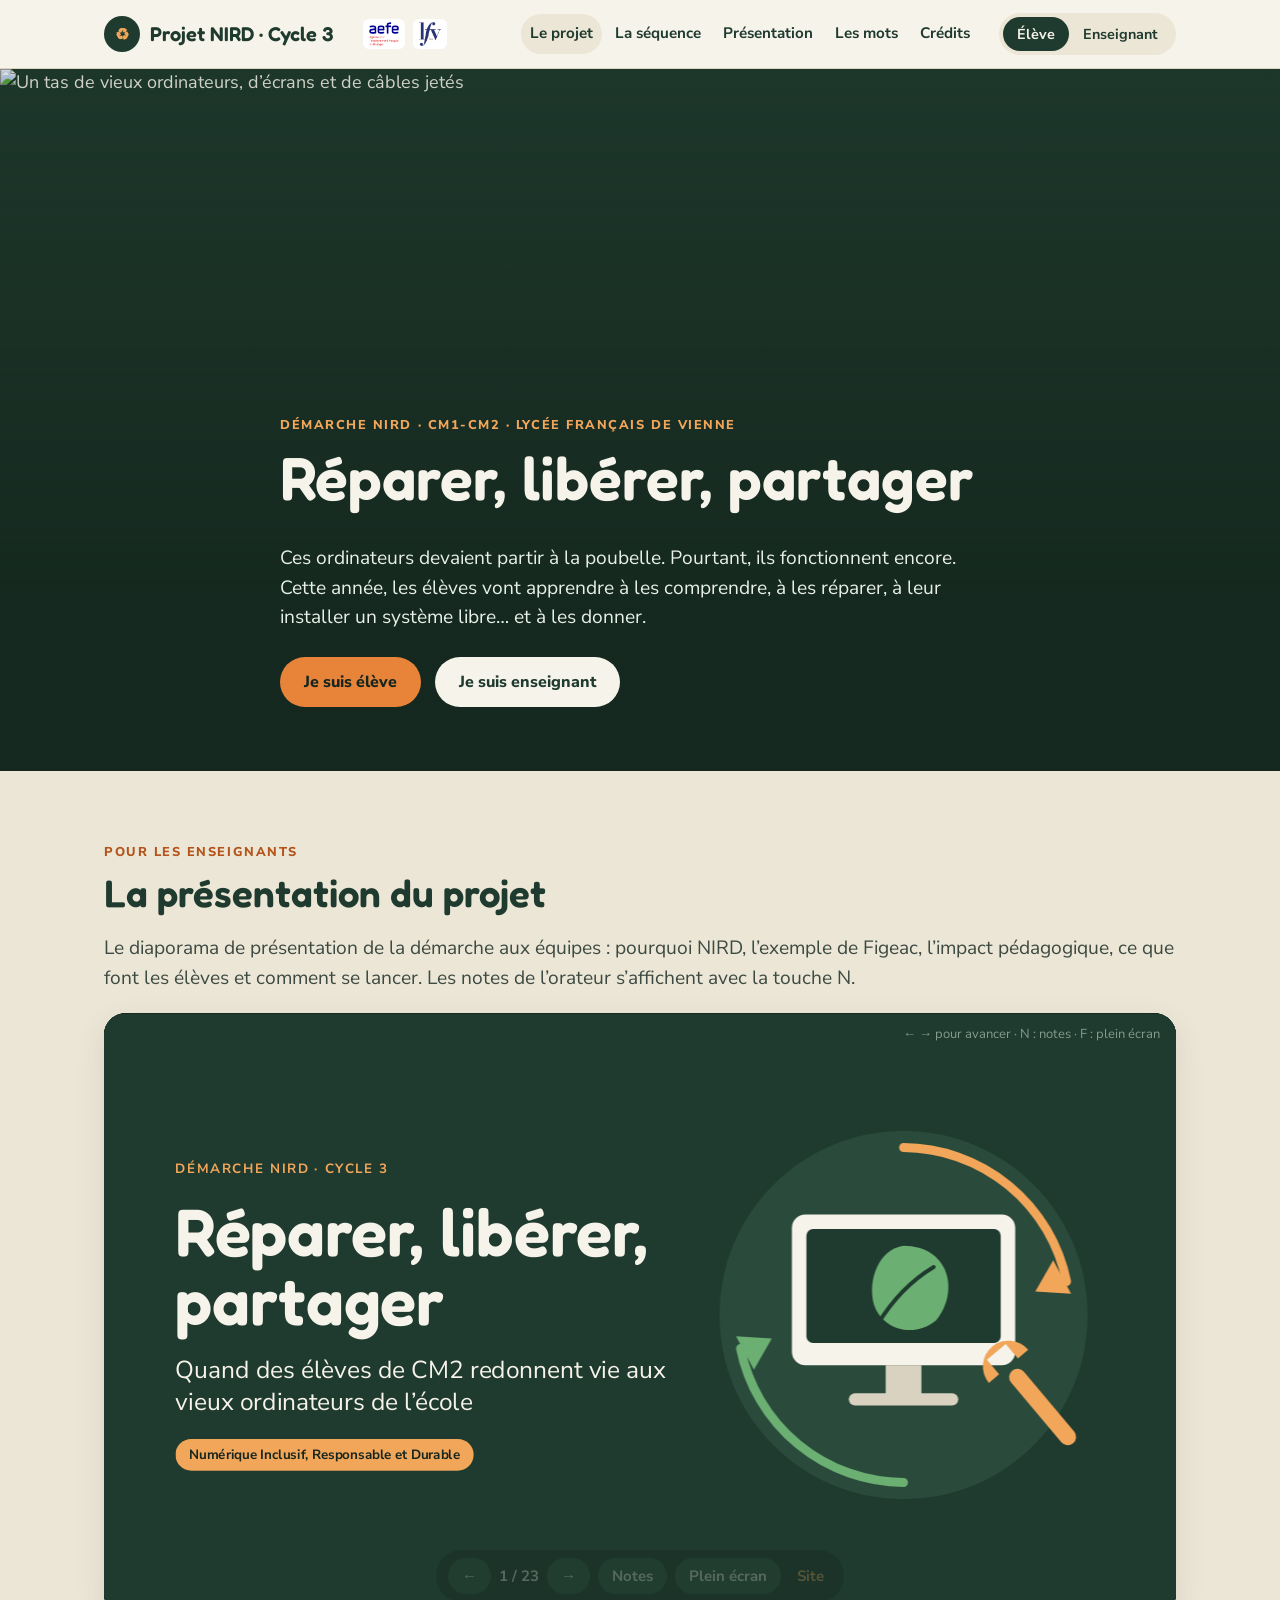
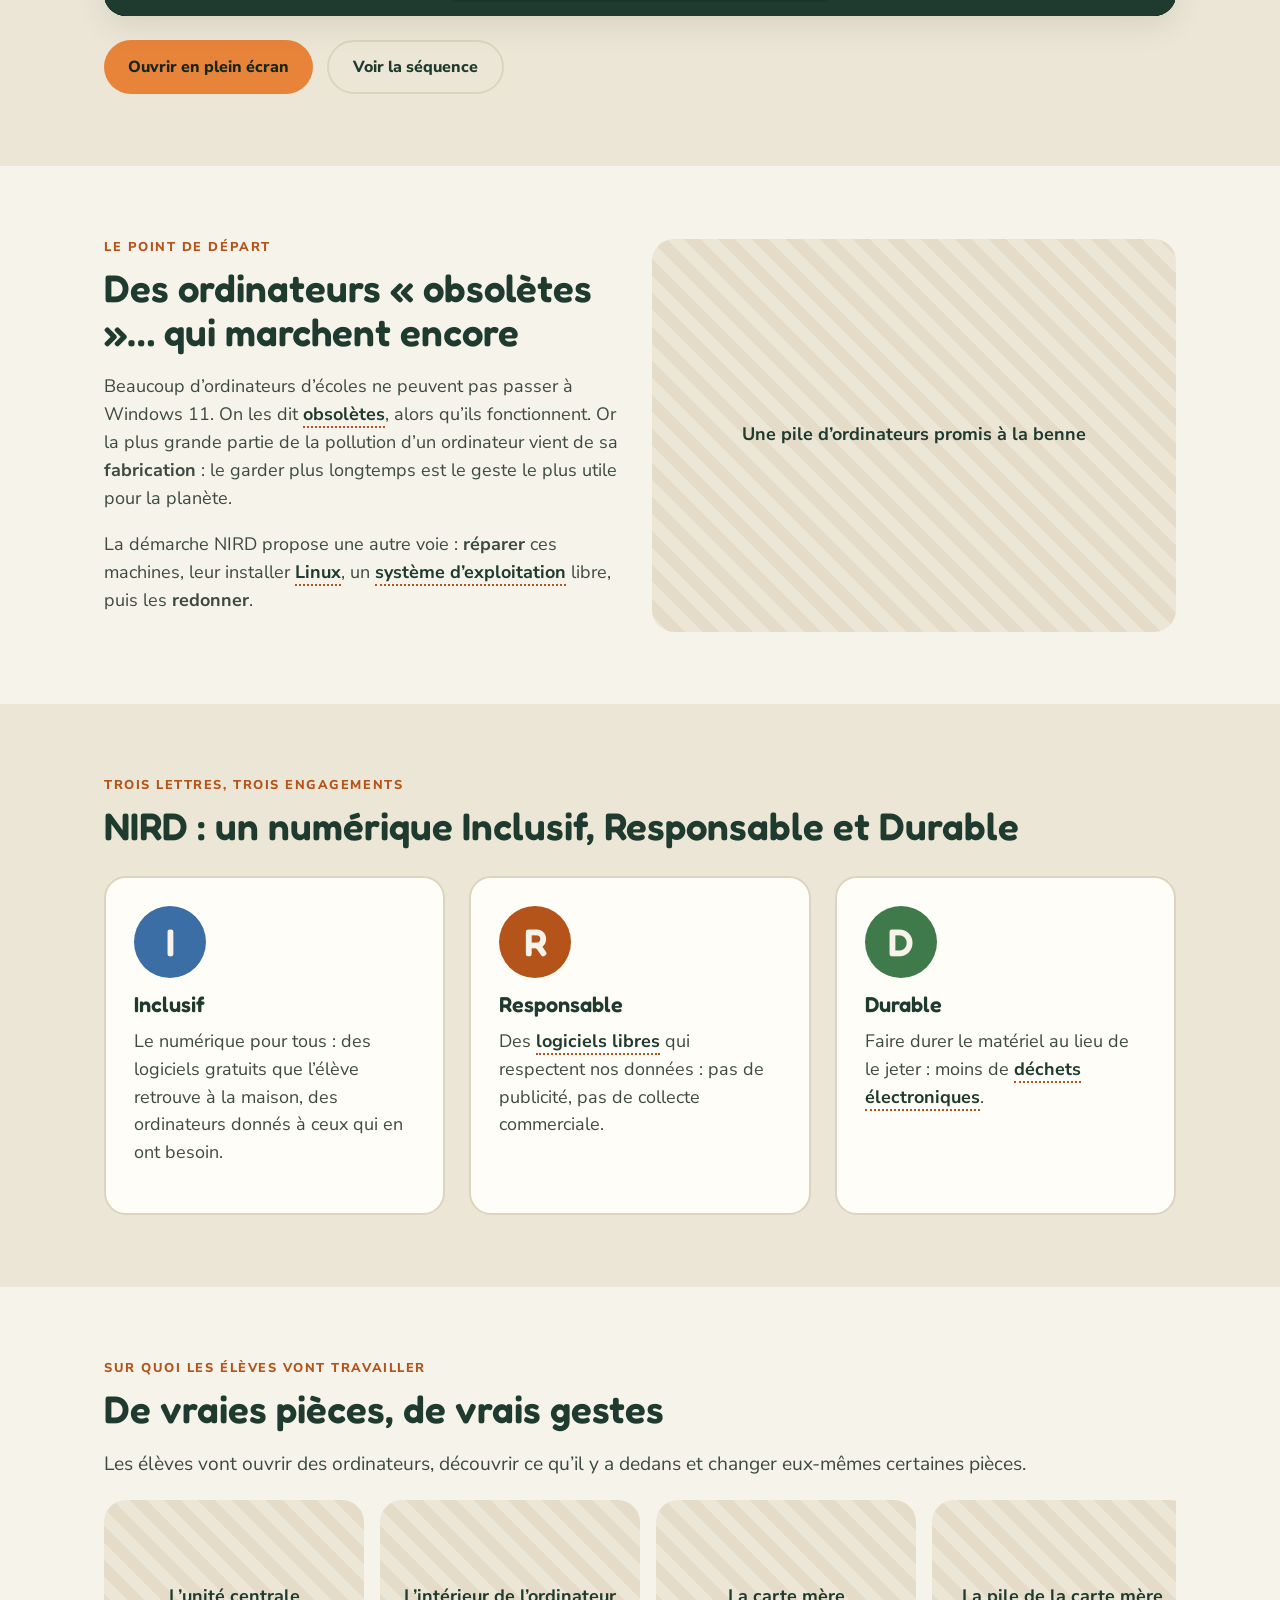
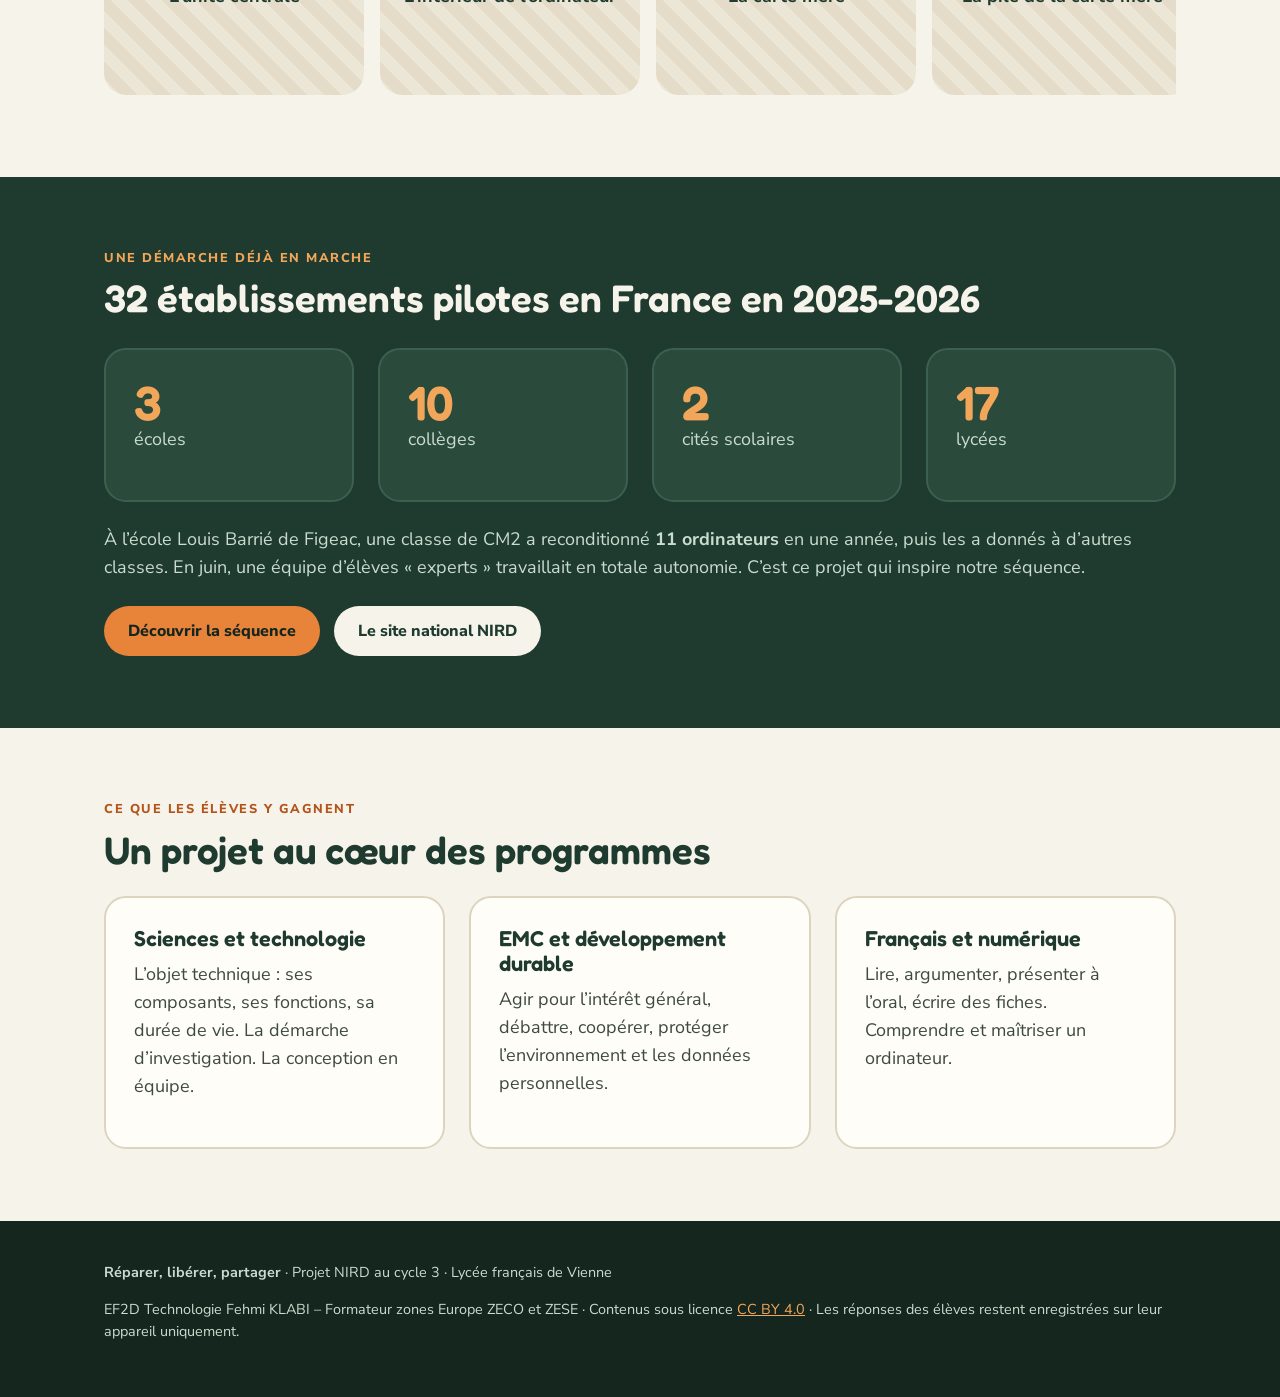
==== commit e55d6b71: "Ajoute les logos AEFE, LFV et IRF Europe du Sud-Est dans l'en-tête Co-Authored-By: Claude Opus 5.5 <" ====
--- a/index.html
+++ b/index.html
@@ -14,7 +14,7 @@
 <header class="topbar">
   <div class="wrap">
     <a class="brand" href="#accueil"><span class="dot">♻</span><span class="brand-txt">Projet NIRD · Cycle 3</span></a>
-    <div class="logos"><img src="assets/logo-aefe.png" alt="AEFE" onerror="this.remove()"><img src="assets/logo-lfv.png" alt="Lycée Français de Vienne" onerror="this.remove()"></div>
+    <div class="logos"><img src="assets/logo-aefe.png" alt="AEFE" onerror="this.remove()"><img src="assets/logo-lfv.png" alt="Lycée Français de Vienne" onerror="this.remove()"><img class="irf" src="assets/logo-irf.png" alt="Institut régional de formation Europe du Sud-Est – AEFE" onerror="this.remove()"></div>
     <nav class="nav">
       <a href="#accueil">Le projet</a>
       <a href="#sequence">La séquence</a>
--- a/assets/style.css
+++ b/assets/style.css
@@ -270,3 +270,11 @@
 .logos:empty{display:none}
 @media (max-width:600px){.logos img{height:26px}}
 @media print{.logos img{height:28px}}
+.logos img.irf{padding:0;background:none}
+@media (max-width:760px){.logos img.irf{display:none}}
+.brand-txt{white-space:nowrap}
+.nav{flex-wrap:nowrap;white-space:nowrap}
+.logos{gap:8px;margin-left:10px;flex-shrink:0}
+.logos img{height:30px}
+@media (max-width:1360px){.nav a{padding-left:9px;padding-right:9px}.logos img.irf{display:none}}
+@media (max-width:1100px){.brand-txt{display:none}}
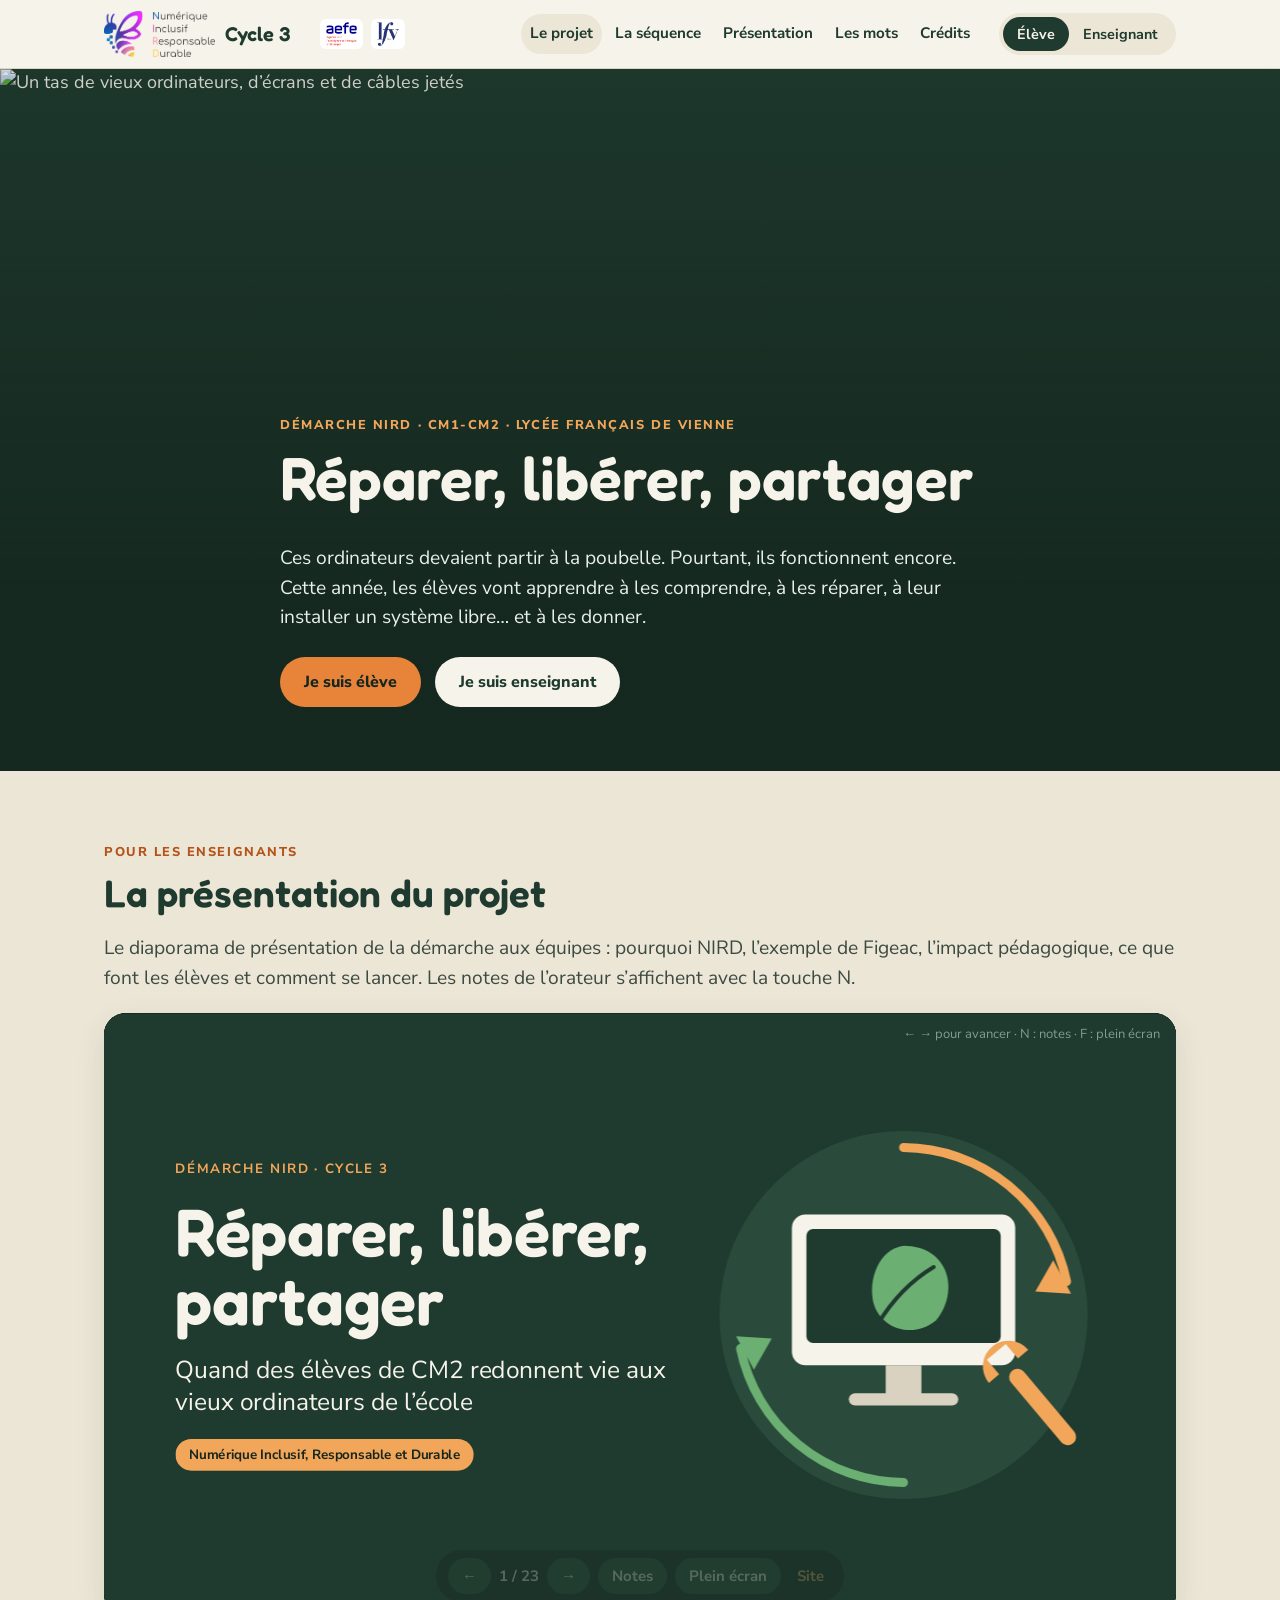
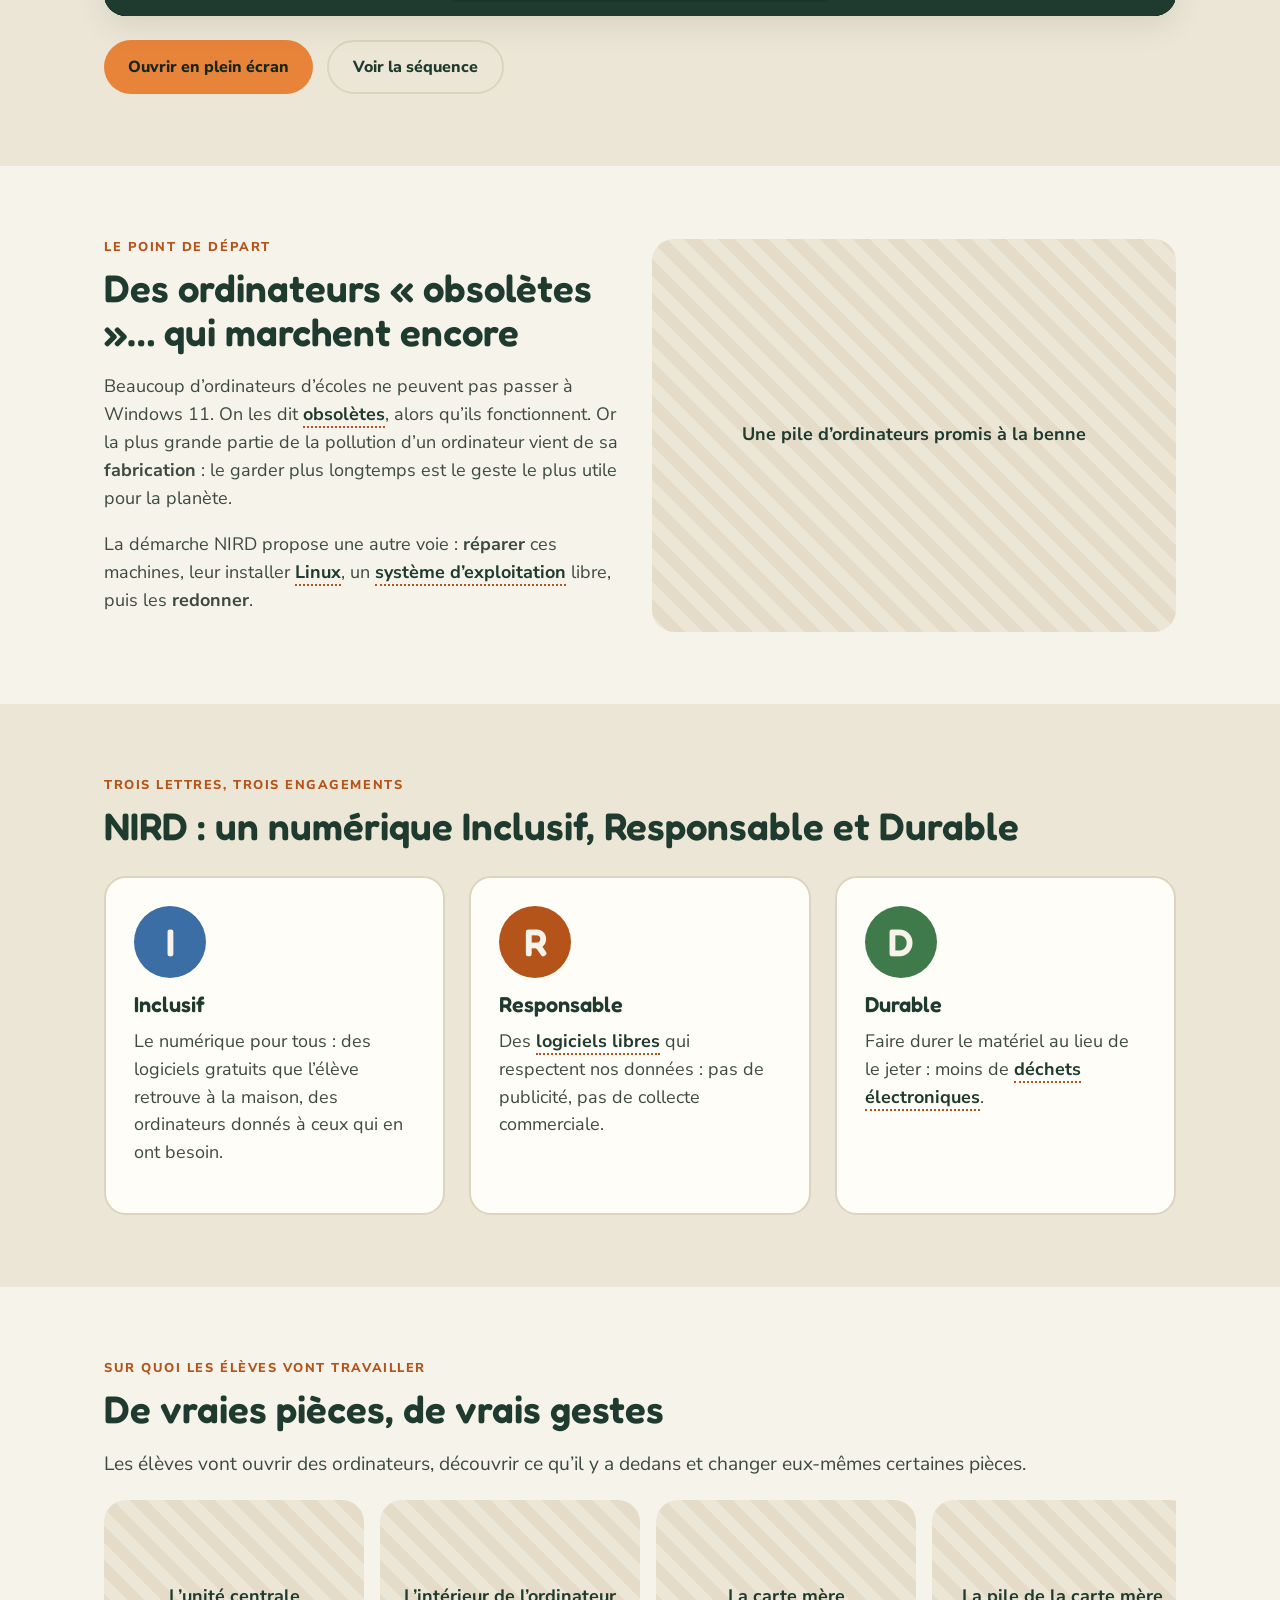
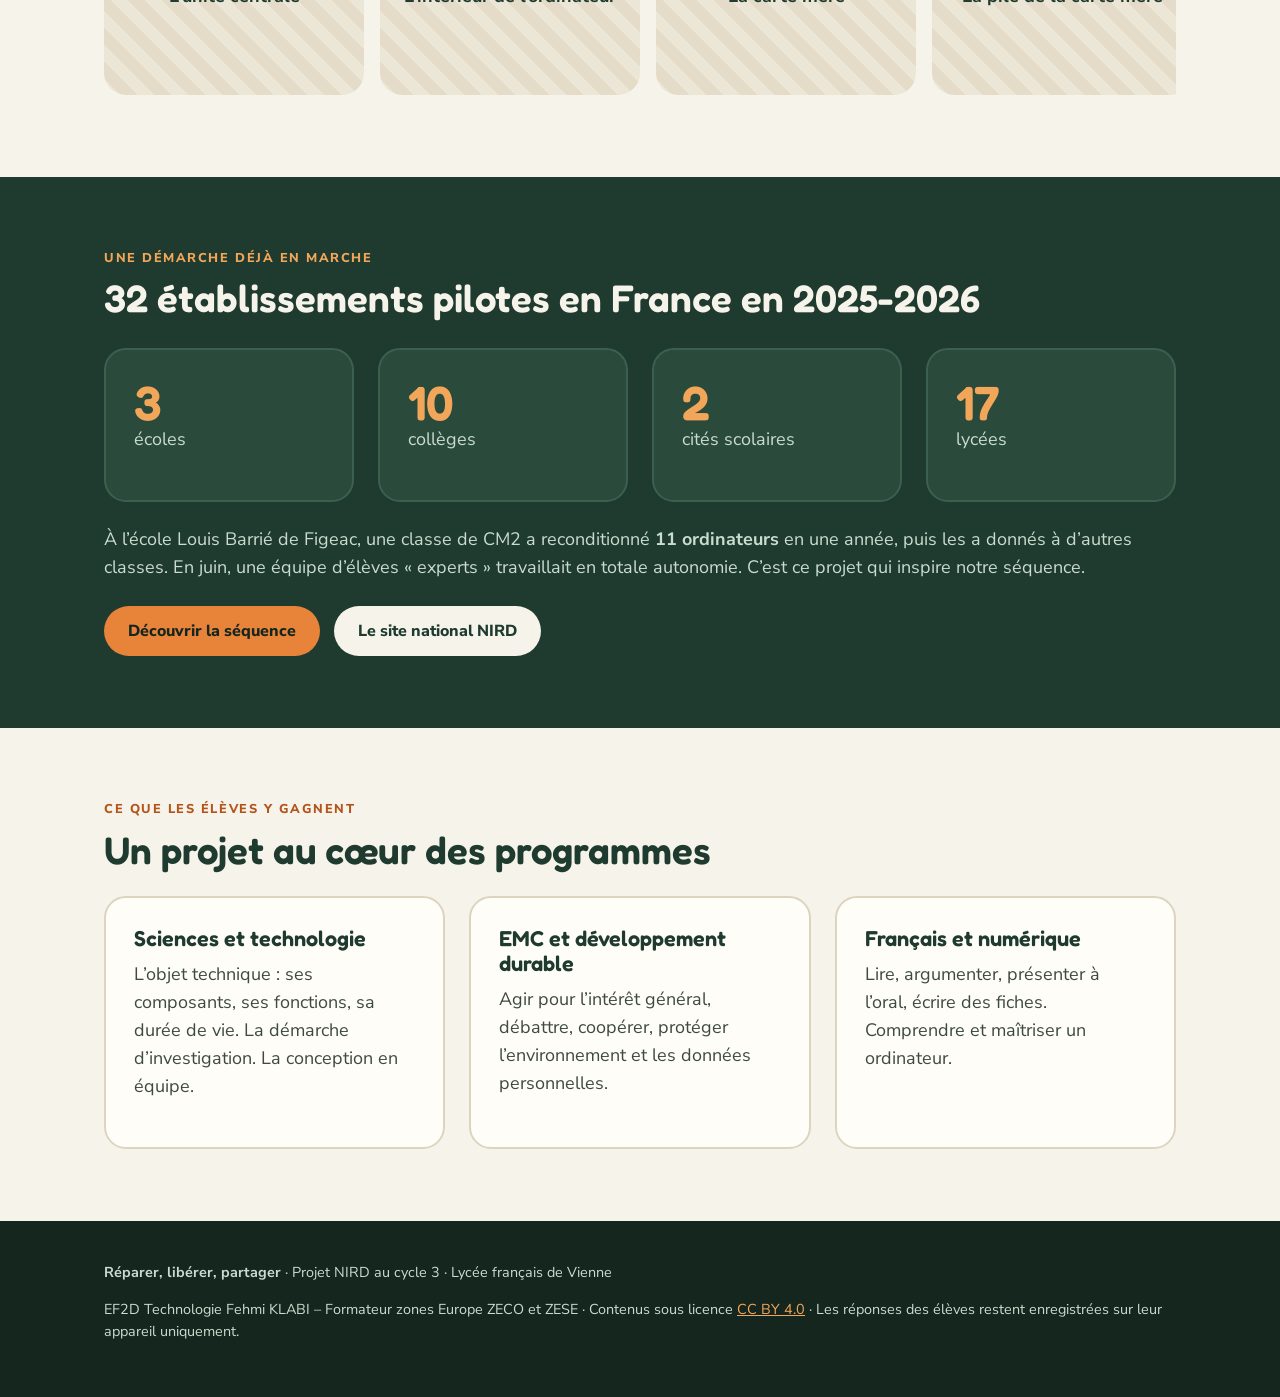
==== commit 2e599d7e: "Ajoute le logo NIRD dans l'en-tête et en icône d'onglet Co-Authored-By: Claude Opus 5.5 <noreply@ant" ====
--- a/index.html
+++ b/index.html
@@ -8,12 +8,13 @@
 <link rel="preconnect" href="https://fonts.googleapis.com">
 <link rel="stylesheet" href="https://fonts.googleapis.com/css2?family=Fredoka:wght@400..700&family=Nunito+Sans:wght@400;600;700;800&display=swap">
 <link rel="stylesheet" href="assets/style.css">
+<link rel="icon" href="assets/favicon-nird.png">
 </head>
 <body>
 
 <header class="topbar">
   <div class="wrap">
-    <a class="brand" href="#accueil"><span class="dot">♻</span><span class="brand-txt">Projet NIRD · Cycle 3</span></a>
+    <a class="brand" href="#accueil"><img class="brand-logo" src="assets/logo-nird.png" alt="NIRD – Numérique Inclusif, Responsable et Durable"><span class="brand-txt">Cycle 3</span></a>
     <div class="logos"><img src="assets/logo-aefe.png" alt="AEFE" onerror="this.remove()"><img src="assets/logo-lfv.png" alt="Lycée Français de Vienne" onerror="this.remove()"><img class="irf" src="assets/logo-irf.png" alt="Institut régional de formation Europe du Sud-Est – AEFE" onerror="this.remove()"></div>
     <nav class="nav">
       <a href="#accueil">Le projet</a>
--- a/assets/style.css
+++ b/assets/style.css
@@ -278,3 +278,10 @@
 .logos img{height:30px}
 @media (max-width:1360px){.nav a{padding-left:9px;padding-right:9px}.logos img.irf{display:none}}
 @media (max-width:1100px){.brand-txt{display:none}}
+.brand-logo{height:40px;width:auto;display:block}
+.brand{gap:10px}
+@media (max-width:600px){.brand-logo{height:30px}}
+.brand{flex-shrink:0}
+.brand-logo{height:46px;max-width:none;flex-shrink:0}
+@media (max-width:600px){.brand-logo{height:34px}.logos img{height:24px}}
+@media (max-width:480px){.logos{display:none}}
